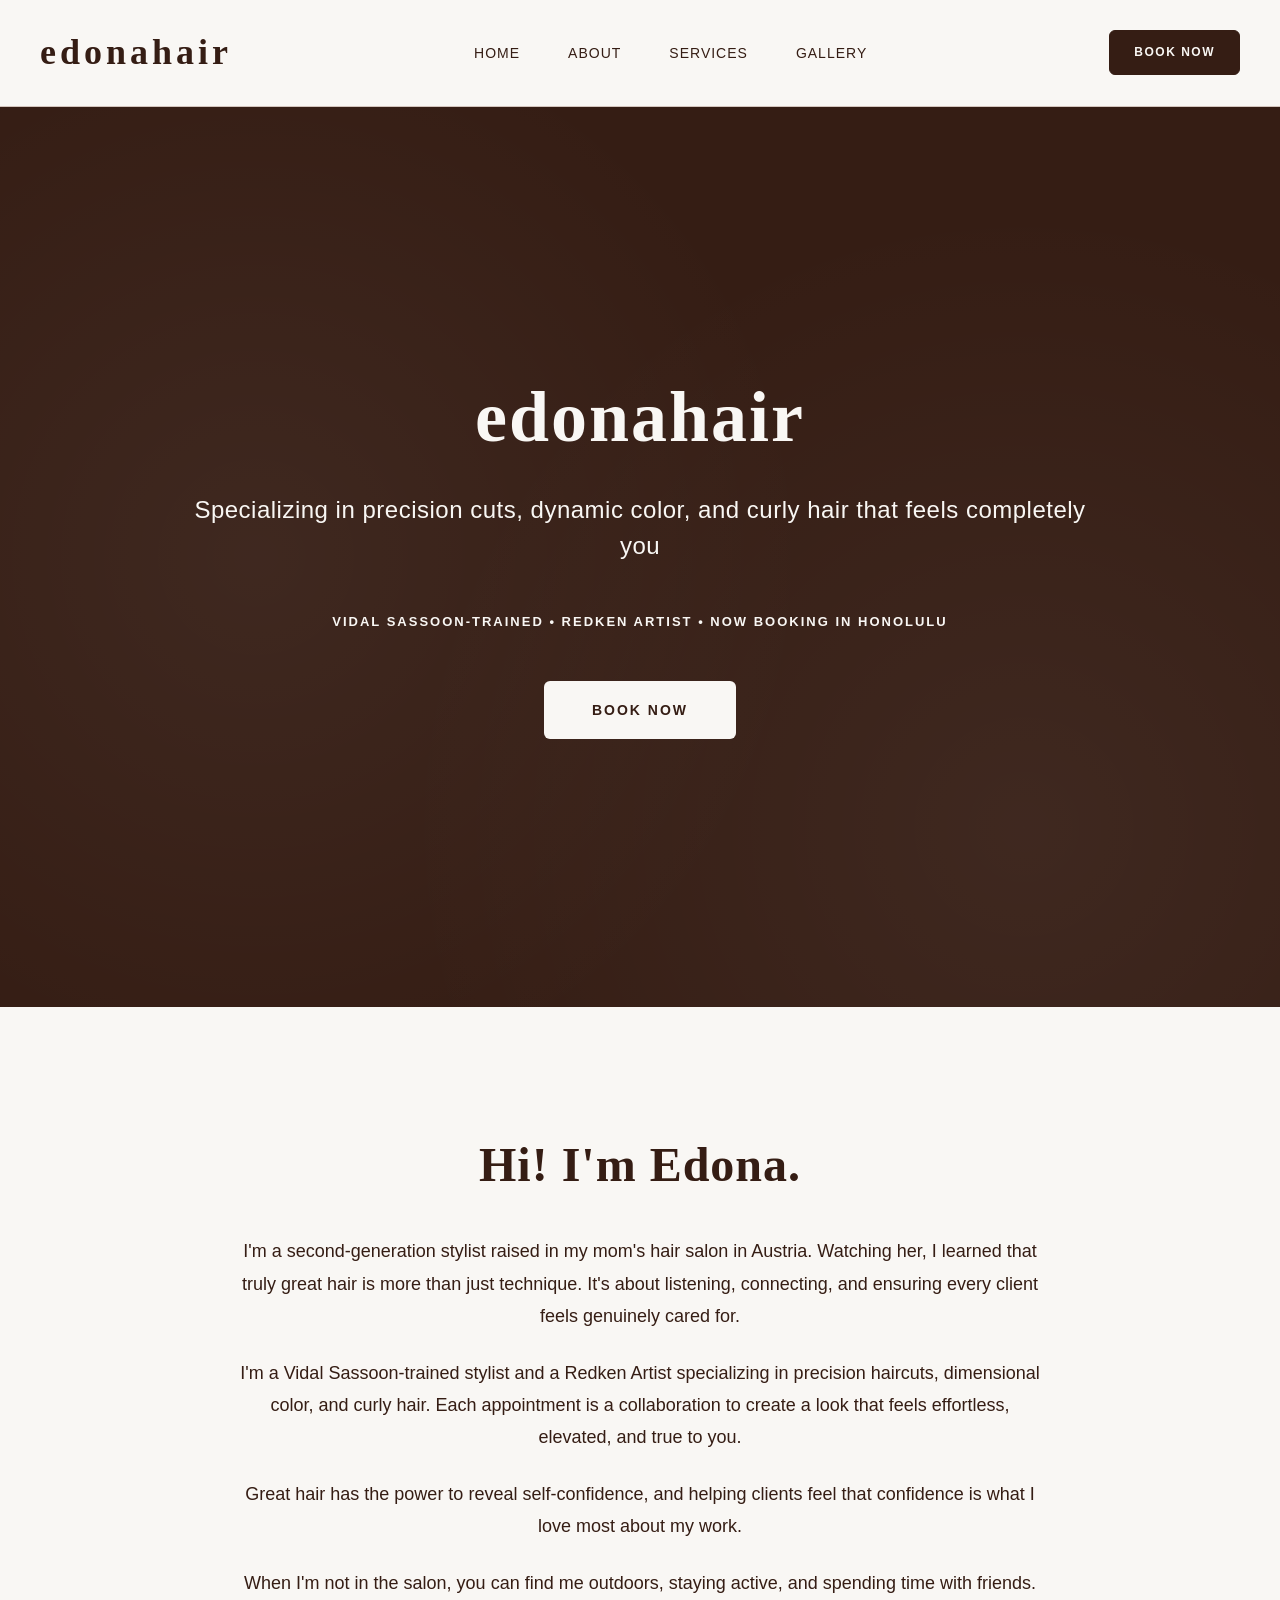
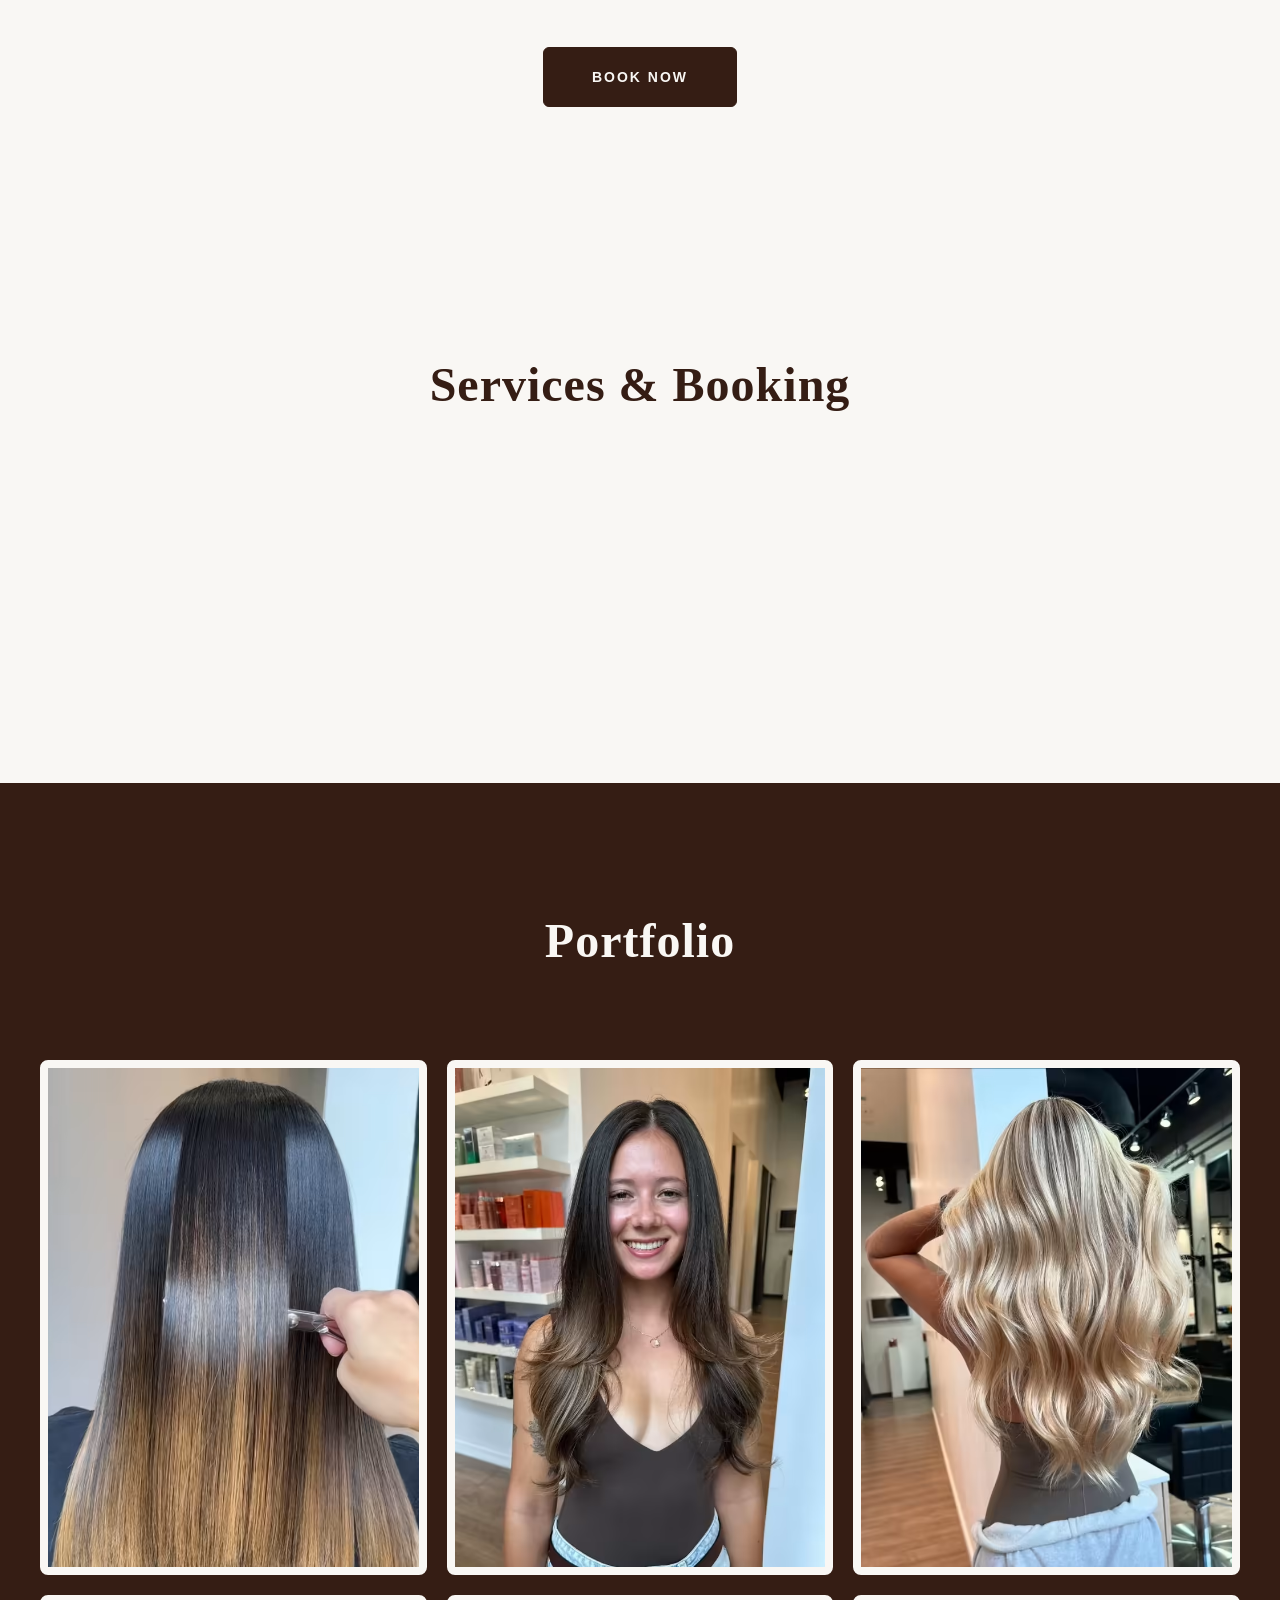
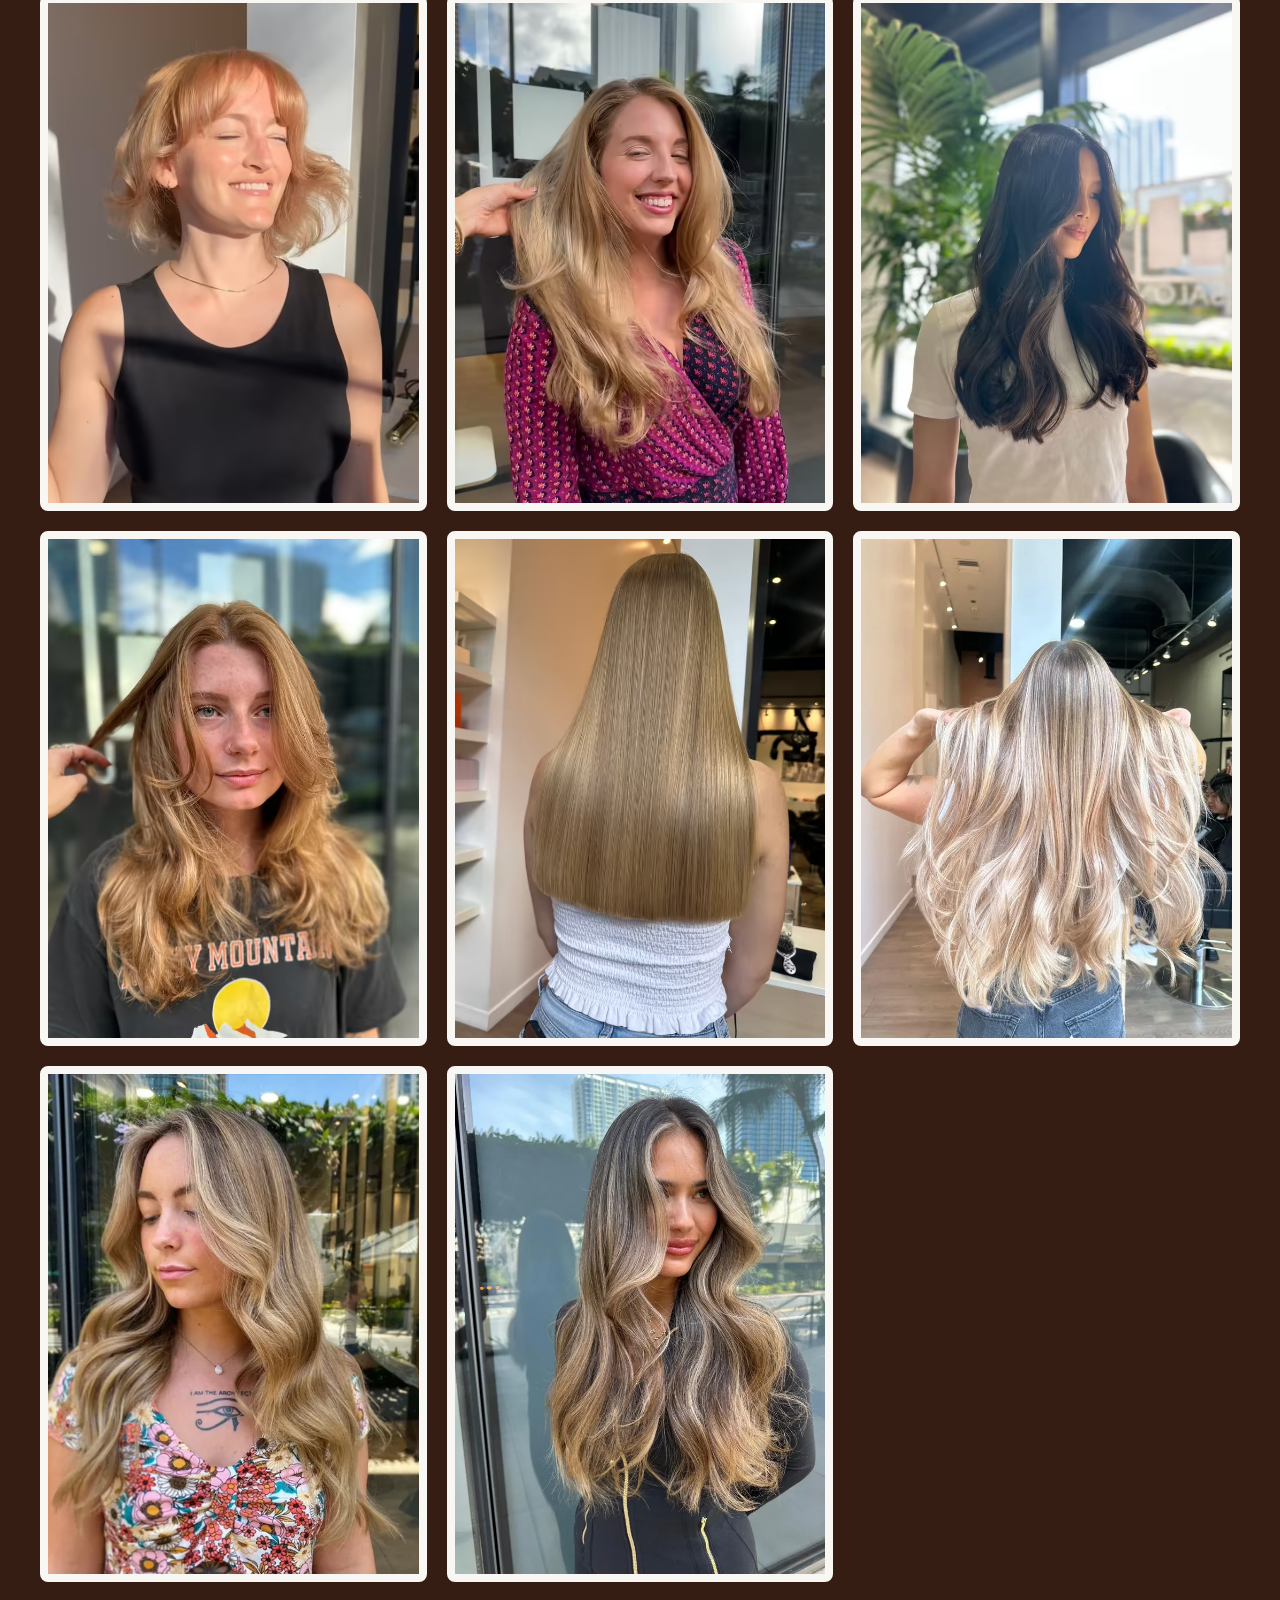
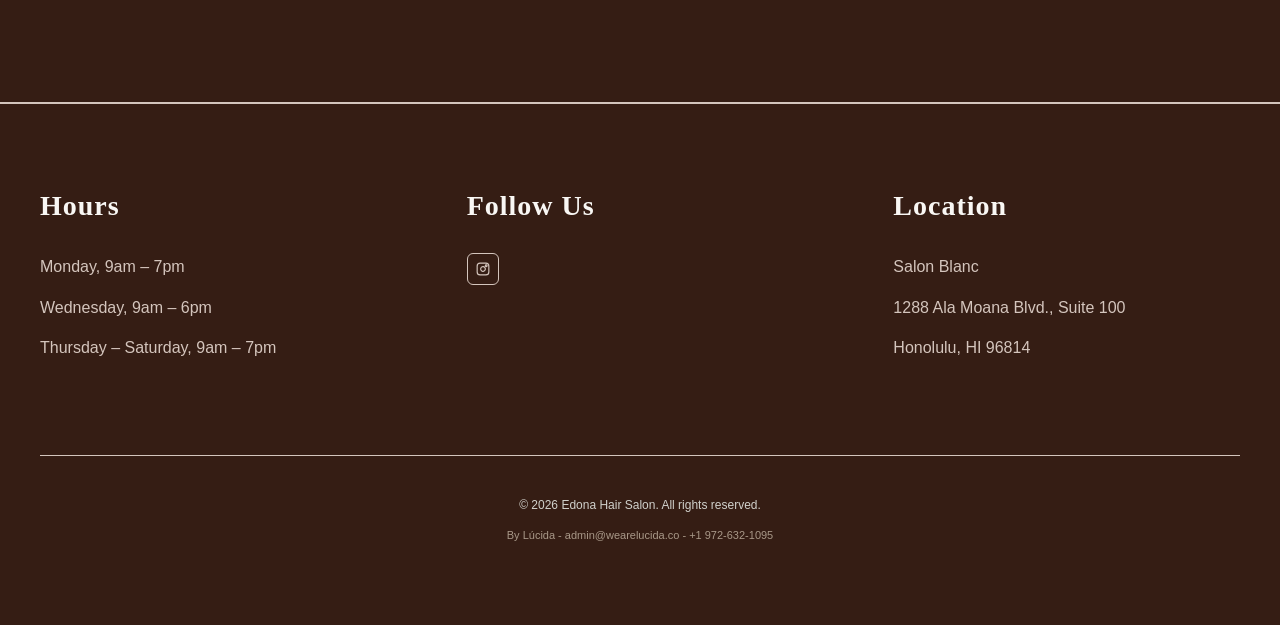
==== index.html @ de40e61d "Add Lúcida agency credit line in footer Added footer credit with: - Agency name 'Lúcida' linked to h" ====
<!doctype html>
<html lang="en">
  <head>
    <meta charset="UTF-8" />
    <meta http-equiv="X-UA-Compatible" content="IE=edge" />
    <meta name="viewport" content="width=device-width, initial-scale=1.0" />
    <meta
      name="description"
      content="edonahair in Honolulu specializes in precision haircuts, dimensional color, curly hair care, and hair treatments. Vidal Sassoon-trained stylist. Book your appointment online."
    />
    <meta
      name="keywords"
      content="edonahair, hair salon Honolulu, precision haircuts, hair color, curly hair specialist, dimensional color, hair treatments, Vidal Sassoon trained, Redken artist, Keratin treatment, balayage, professional hair styling"
    />
    <meta name="author" content="edonahair" />
    <meta
      name="robots"
      content="index, follow, max-image-preview:large, max-snippet:-1, max-video-preview:-1"
    />
    <link rel="canonical" href="https://edonahair.com/" />

    <!-- Open Graph / Facebook -->
    <meta property="og:type" content="business.business" />
    <meta property="og:url" content="https://edonahair.com/" />
    <meta
      property="og:title"
      content="edonahair | Professional Hair Styling in Honolulu"
    />
    <meta
      property="og:description"
      content="Expert hair salon specializing in precision cuts, dynamic color treatments, and curly hair care. Vidal Sassoon-trained stylist. Book online at Salon Blanc, Honolulu."
    />
    <meta property="og:site_name" content="edonahair" />

    <!-- Twitter -->
    <meta name="twitter:card" content="summary_large_image" />
    <meta name="twitter:url" content="https://edonahair.com/" />
    <meta
      name="twitter:title"
      content="edonahair | Professional Hair Styling in Honolulu"
    />
    <meta
      name="twitter:description"
      content="Expert hair salon specializing in precision cuts, dynamic color treatments, and curly hair care."
    />

    <!-- Additional Meta Tags -->
    <meta name="geo.position" content="21.291980;-157.849928" />
    <meta name="ICBM" content="21.291980, -157.849928" />
    <meta name="geo.placename" content="Honolulu, Hawaii" />
    <meta name="geo.region" content="US-HI" />
    <meta name="revisit-after" content="7 days" />
    <meta name="theme-color" content="#351D14" />

    <!-- AI SEO Metadata -->
    <meta name="ai-indexing" content="allow" />
    <meta name="openai-indexing" content="yes" />

    <!-- Google Search Console Verification -->
    <!-- TODO: Add your Google Search Console verification code here -->
    <!-- <meta name="google-site-verification" content="YOUR_VERIFICATION_CODE_HERE" /> -->

    <!-- Google-specific Meta Tags -->
    <meta name="google" content="notranslate" />
    <meta name="google-site-verification" content="edonahair-verification" />

    <!-- Indexing Control -->
    <meta
      name="googlebot"
      content="index, follow, max-snippet:-1, max-image-preview:large, max-video-preview:-1"
    />
    <meta
      name="bingbot"
      content="index, follow, max-snippet:-1, max-image-preview:large, max-video-preview:-1"
    />

    <!-- Google Analytics (deferred to window.load) -->
    <script>
      window.dataLayer = window.dataLayer || [];
      function gtag() {
        dataLayer.push(arguments);
      }
      function initGA4() {
        var script = document.createElement("script");
        script.async = true;
        script.src = "https://www.googletagmanager.com/gtag/js?id=G-HK9RZRN4Y2";
        document.head.appendChild(script);
        gtag("js", new Date());
        gtag("config", "G-HK9RZRN4Y2");
      }
      if (document.readyState === "loading") {
        window.addEventListener("load", initGA4);
      } else {
        initGA4();
      }
    </script>

    <!-- Performance: Preload self-hosted fonts -->
    <link
      rel="preload"
      as="font"
      type="font/woff2"
      href="/assets/font/CormorantGaramond-600.woff2"
      crossorigin
    />
    <link
      rel="preload"
      as="font"
      type="font/woff2"
      href="/assets/font/Inter-400.woff2"
      crossorigin
    />

    <!-- Favicon and Apple Touch Icon -->
    <link
      rel="icon"
      type="image/svg+xml"
      href="data:image/svg+xml,<svg xmlns='http://www.w3.org/2000/svg' viewBox='0 0 100 100'><text y='75' font-size='75' font-family='serif' font-weight='bold' fill='%23351d14'>E</text></svg>"
    />
    <link
      rel="apple-touch-icon"
      type="image/svg+xml"
      href="data:image/svg+xml,<svg xmlns='http://www.w3.org/2000/svg' viewBox='0 0 180 180'><rect fill='%23351d14' width='180' height='180'/><text y='130' x='90' text-anchor='middle' font-size='100' font-family='serif' font-weight='bold' fill='%23f9f7f4'>E</text></svg>"
    />

    <title>edonahair | Precision Cuts & Dynamic Color in Honolulu</title>
    <!-- External CSS (includes self-hosted fonts) -->
    <link rel="stylesheet" href="styles/main.css" />

    <!-- Schema.org Structured Data -->
    <script type="application/ld+json">
      {
        "@context": "https://schema.org",
        "@type": "LocalBusiness",
        "name": "edonahair",
        "description": "Professional hair salon specializing in precision haircuts, dimensional color treatments, and curly hair care in Honolulu.",
        "address": {
          "@type": "PostalAddress",
          "streetAddress": "1288 Ala Moana Blvd., Suite 100",
          "addressLocality": "Honolulu",
          "addressRegion": "HI",
          "postalCode": "96814",
          "addressCountry": "US"
        },
        "telephone": "+1-808-772-7285",
        "email": "contact@edonahair.com",
        "url": "https://edonahair.com",
        "priceRange": "$$",
        "areaServed": {
          "@type": "City",
          "name": "Honolulu, Hawaii"
        },
        "sameAs": ["https://www.instagram.com/edonahair/"],
        "openingHoursSpecification": [
          {
            "@type": "OpeningHoursSpecification",
            "dayOfWeek": "Monday",
            "opens": "09:00",
            "closes": "19:00"
          },
          {
            "@type": "OpeningHoursSpecification",
            "dayOfWeek": "Wednesday",
            "opens": "09:00",
            "closes": "18:00"
          },
          {
            "@type": "OpeningHoursSpecification",
            "dayOfWeek": ["Thursday", "Friday", "Saturday"],
            "opens": "09:00",
            "closes": "19:00"
          }
        ]
      }
    </script>

    <script type="application/ld+json">
      {
        "@context": "https://schema.org",
        "@type": "HairSalon",
        "name": "edonahair",
        "url": "https://edonahair.com",
        "telephone": "+1-808-772-7285",
        "email": "contact@edonahair.com",
        "address": {
          "@type": "PostalAddress",
          "streetAddress": "1288 Ala Moana Blvd., Suite 100",
          "addressLocality": "Honolulu",
          "addressRegion": "HI",
          "postalCode": "96814",
          "addressCountry": "US"
        },
        "geo": {
          "@type": "GeoCoordinates",
          "latitude": "21.291980",
          "longitude": "-157.849928"
        },
        "knowsAbout": [
          "Hair Coloring",
          "Hair Cutting",
          "Hair Styling",
          "Curly Hair Care",
          "Hair Treatments",
          "Keratin Treatment",
          "Balayage",
          "Highlights",
          "Dimensional Color",
          "Precision Cuts"
        ],
        "potentialAction": {
          "@type": "BookAction",
          "target": {
            "@type": "EntryPoint",
            "urlTemplate": "https://edonahair.com/#services"
          }
        }
      }
    </script>

    <!-- Breadcrumb Schema for better SERP appearance -->
    <script type="application/ld+json">
      {
        "@context": "https://schema.org",
        "@type": "BreadcrumbList",
        "itemListElement": [
          {
            "@type": "ListItem",
            "position": 1,
            "name": "Home",
            "item": "https://edonahair.com/#home"
          },
          {
            "@type": "ListItem",
            "position": 2,
            "name": "About",
            "item": "https://edonahair.com/#about"
          },
          {
            "@type": "ListItem",
            "position": 3,
            "name": "Services",
            "item": "https://edonahair.com/#services"
          },
          {
            "@type": "ListItem",
            "position": 4,
            "name": "Portfolio",
            "item": "https://edonahair.com/#gallery"
          }
        ]
      }
    </script>

    <!-- Organization Schema for better brand recognition -->
    <script type="application/ld+json">
      {
        "@context": "https://schema.org",
        "@type": "Organization",
        "name": "edonahair",
        "url": "https://edonahair.com",
        "description": "Professional hair salon specializing in precision haircuts, dimensional color treatments, and curly hair care in Honolulu.",
        "sameAs": ["https://www.instagram.com/edonahair/"],
        "address": {
          "@type": "PostalAddress",
          "streetAddress": "1288 Ala Moana Blvd., Suite 100",
          "addressLocality": "Honolulu",
          "addressRegion": "HI",
          "postalCode": "96814",
          "addressCountry": "US"
        },
        "contactPoint": {
          "@type": "ContactPoint",
          "contactType": "Customer Service",
          "telephone": "+1-808-772-7285",
          "email": "contact@edonahair.com"
        }
      }
    </script>

    <!-- Google Tag Manager (deferred to window.load) -->
    <script>
      function initGTM() {
        (function (w, d, s, l, i) {
          w[l] = w[l] || [];
          w[l].push({ "gtm.start": new Date().getTime(), event: "gtm.js" });
          var f = d.getElementsByTagName(s)[0],
            j = d.createElement(s),
            dl = l != "dataLayer" ? "&l=" + l : "";
          j.async = true;
          j.src = "https://www.googletagmanager.com/gtm.js?id=" + i + dl;
          f.parentNode.insertBefore(j, f);
        })(window, document, "script", "dataLayer", "GTM-N7R44NGS");
      }
      if (document.readyState === "loading") {
        window.addEventListener("load", initGTM);
      } else {
        initGTM();
      }
    </script>
    <!-- End Google Tag Manager -->
  </head>

  <body>
    <!-- Google Tag Manager (noscript) -->
    <noscript
      ><iframe
        src="https://www.googletagmanager.com/ns.html?id=GTM-N7R44NGS"
        height="0"
        width="0"
        style="display: none; visibility: hidden"
      ></iframe
    ></noscript>
    <!-- End Google Tag Manager (noscript) -->

    <!-- HEADER -->
    <header>
      <div class="header-container">
        <!-- LEFT: Logo -->
        <a href="#home" class="logo">edonahair</a>

        <!-- CENTER: Nav Menu -->
        <nav id="navMenu" class="nav-center">
          <button
            class="menu-toggle"
            id="menuToggle"
            aria-label="Toggle navigation menu"
            aria-expanded="false"
            aria-controls="navMenu"
          >
            <span></span>
            <span></span>
            <span></span>
          </button>
          <ul>
            <li><a href="#home">Home</a></li>
            <li><a href="#about">About</a></li>
            <li><a href="#services">Services</a></li>
            <li><a href="#gallery">Gallery</a></li>
            <li class="nav-cta-item"><a href="#services" class="btn-nav-cta btn-nav-cta-mobile">Book Now</a></li>
          </ul>
        </nav>

        <!-- RIGHT: CTA Button (Desktop only) -->
        <a href="#services" class="btn-nav-cta btn-nav-cta-desktop">Book Now</a>
      </div>
    </header>

    <main>
      <!-- HERO SECTION -->
      <section id="home" class="hero">
        <div class="hero-content">
          <h1>edonahair</h1>
          <p class="tagline">
            Specializing in precision cuts, dynamic color, and curly hair that
            feels completely you
          </p>
          <p class="credentials">
            Vidal Sassoon-trained • Redken Artist • Now booking in Honolulu
          </p>
          <a href="#services" class="btn-primary">Book Now</a>
        </div>
      </section>

      <!-- ABOUT SECTION -->
      <section id="about" class="about">
        <div class="about-grid">
          <div>
            <h2>Hi! I'm Edona.</h2>
            <p class="about-text">
              I'm a second-generation stylist raised in my mom's hair salon in
              Austria. Watching her, I learned that truly great hair is more
              than just technique. It's about listening, connecting, and
              ensuring every client feels genuinely cared for.
            </p>
            <p class="about-text">
              I'm a Vidal Sassoon-trained stylist and a Redken Artist
              specializing in precision haircuts, dimensional color, and curly
              hair. Each appointment is a collaboration to create a look that
              feels effortless, elevated, and true to you.
            </p>
            <p class="about-text">
              Great hair has the power to reveal self-confidence, and helping
              clients feel that confidence is what I love most about my work.
            </p>
            <p class="about-text">
              When I'm not in the salon, you can find me outdoors, staying
              active, and spending time with friends.
            </p>
            <div style="margin-top: 48px;">
              <a href="#services" class="btn-primary-dark">Book Now</a>
            </div>
          </div>
        </div>
      </section>

      <!-- SERVICES SECTION -->
      <section id="services" class="services">
        <div class="services-container">
          <h2>Services & Booking</h2>
          <div style="margin-top: 60px; max-width: 100%">
            <iframe
              src="https://official.edonahair.com/booking/edona-hair-salon-booking-page?heightMode=full&showHeader=false"
              allow="payment"
              style="width: 100%; border: none; overflow: hidden"
              scrolling="no"
              id="G7p79NZRAK5zwK5qVTRk_1788448643982"
            ></iframe
            ><br />
            <script
              src="https://official.edonahair.com/js/form_embed.js"
              type="text/javascript"
            ></script>
          </div>
        </div>
      </section>
      <script
        src="https://official.edonahair.com/js/form_embed.js"
        type="text/javascript"
        defer
      ></script>

      <!-- GALLERY SECTION -->
      <section id="gallery" class="gallery">
        <div class="gallery-container">
          <h2>Portfolio</h2>
          <div class="gallery-grid">
            <div class="gallery-item">
              <img
                src="assets/imgs/portoflio (1).avif"
                alt="Professional hair styling - Edona Hair Salon Honolulu"
                width="400"
                height="533"
                loading="lazy"
              />
            </div>
            <div class="gallery-item">
              <img
                src="assets/imgs/portoflio (3).avif"
                alt="Dimensional hair color - Expert colorist Edona"
                width="400"
                height="533"
                loading="lazy"
              />
            </div>
            <div class="gallery-item">
              <img
                src="assets/imgs/portoflio (4).avif"
                alt="Curly hair styling - Specialized curly hair care Honolulu"
                width="400"
                height="533"
                loading="lazy"
              />
            </div>
            <div class="gallery-item">
              <img
                src="assets/imgs/portoflio (5).avif"
                alt="Hair transformation - Before and after salon results"
                width="400"
                height="533"
                loading="lazy"
              />
            </div>
            <div class="gallery-item">
              <img
                src="assets/imgs/morePortfolio (8).avif"
                alt="Precision haircut - Professional styling technique"
                width="400"
                height="533"
                loading="lazy"
              />
            </div>
            <div class="gallery-item">
              <img
                src="assets/imgs/morePortfolio (10).avif"
                alt="Curly hair transformation - Specialty curl styling"
                width="400"
                height="533"
                loading="lazy"
              />
            </div>
            <div class="gallery-item">
              <img
                src="assets/imgs/morePortfolio (11).avif"
                alt="Color correction specialist - Professional color services"
                width="400"
                height="533"
                loading="lazy"
              />
            </div>
            <div class="gallery-item">
              <img
                src="assets/imgs/morePortfolio (12).avif"
                alt="Hair styling expertise - Edona Hair portfolio"
                width="400"
                height="533"
                loading="lazy"
              />
            </div>
            <div class="gallery-item">
              <img
                src="assets/imgs/portf (1).webp"
                alt="Professional hair styling - Expert color and cuts"
                width="400"
                height="533"
                loading="lazy"
              />
            </div>
            <div class="gallery-item">
              <img
                src="assets/imgs/portf (2).webp"
                alt="Hair transformation - Precision styling results"
                width="400"
                height="533"
                loading="lazy"
              />
            </div>
            <div class="gallery-item">
              <img
                src="assets/imgs/portf (3).webp"
                alt="Curly hair expertise - Specialized curl care"
                width="400"
                height="533"
                loading="lazy"
              />
            </div>
          </div>
        </div>
      </section>
    </main>

    <!-- FOOTER -->
    <footer>
      <div class="footer-container">
        <!-- HOURS -->
        <div class="footer-section">
          <h3>Hours</h3>
          <p>Monday, 9am – 7pm</p>
          <p>Wednesday, 9am – 6pm</p>
          <p>Thursday – Saturday, 9am – 7pm</p>
        </div>

        <!-- INSTAGRAM -->
        <div class="footer-section">
          <h3>Follow Us</h3>
          <div class="social-links">
            <a
              href="https://www.instagram.com/edonahair/"
              target="_blank"
              rel="noopener noreferrer"
              title="Instagram"
            >
              <svg
                xmlns="http://www.w3.org/2000/svg"
                viewBox="0 0 24 24"
                fill="none"
                stroke="currentColor"
                stroke-width="2"
                stroke-linecap="round"
                stroke-linejoin="round"
              >
                <rect x="2" y="2" width="20" height="20" rx="5" ry="5"></rect>
                <path
                  d="M16 11.37A4 4 0 1 1 12.63 8 4 4 0 0 1 16 11.37z"
                ></path>
                <circle cx="17.5" cy="6.5" r="1.5"></circle>
              </svg>
            </a>
          </div>
        </div>

        <!-- LOCATION -->
        <div class="footer-section">
          <h3>Location</h3>
          <p>Salon Blanc</p>
          <a
            href="https://maps.app.goo.gl/y6pg4Un8zgK1PC1k6"
            target="_blank"
            rel="noopener noreferrer"
          >
            <p>1288 Ala Moana Blvd., Suite 100</p>
            <p>Honolulu, HI 96814</p>
          </a>
        </div>
      </div>

      <div class="footer-bottom">
        <p>&copy; 2026 Edona Hair Salon. All rights reserved.</p>
        <p class="footer-credit">
          By <a href="https://wearelucida.co" target="_blank" rel="noopener noreferrer">Lúcida</a> -
          <a href="mailto:admin@wearelucida.co">admin@wearelucida.co</a> -
          <a href="tel:+19726321095">+1 972-632-1095</a>
        </p>
      </div>
    </footer>

    <!-- External JavaScript -->
    <script src="js/main.js"></script>
  </body>
</html>
---- styles/main.css ----
/* ========== FONTS (Self-hosted) ========== */
@font-face {
  font-family: "Cormorant Garamond";
  src: url("/assets/font/CormorantGaramond-400.woff2") format("woff2");
  font-weight: 400;
  font-display: swap;
}

@font-face {
  font-family: "Cormorant Garamond";
  src: url("/assets/font/CormorantGaramond-500.woff2") format("woff2");
  font-weight: 500;
  font-display: swap;
}

@font-face {
  font-family: "Cormorant Garamond";
  src: url("/assets/font/CormorantGaramond-600.woff2") format("woff2");
  font-weight: 600;
  font-display: swap;
}

@font-face {
  font-family: "Inter";
  src: url("/assets/font/Inter-300.woff2") format("woff2");
  font-weight: 300;
  font-display: swap;
}

@font-face {
  font-family: "Inter";
  src: url("/assets/font/Inter-400.woff2") format("woff2");
  font-weight: 400;
  font-display: swap;
}

@font-face {
  font-family: "Inter";
  src: url("/assets/font/Inter-500.woff2") format("woff2");
  font-weight: 500;
  font-display: swap;
}

@font-face {
  font-family: "Inter";
  src: url("/assets/font/Inter-600.woff2") format("woff2");
  font-weight: 600;
  font-display: swap;
}

/* ========== GLOBAL STYLES ========== */
* {
  margin: 0;
  padding: 0;
  -webkit-box-sizing: border-box;
  -moz-box-sizing: border-box;
  box-sizing: border-box;
}

html {
  scroll-behavior: smooth;
  /* Fallback for browsers that don't support smooth scroll */
  -webkit-scroll-behavior: smooth;
}

body {
  font-family: "Inter", sans-serif;
  background-color: #f9f7f4;
  color: #351d14;
  line-height: 1.6;
  font-size: 18px;
}

/* ========== HEADER ========== */
header {
  background-color: #f9f7f4;
  border-bottom: 1px solid #d4c5bd;
  position: sticky;
  position: -webkit-sticky;
  top: 0;
  z-index: 100;
  -webkit-backface-visibility: hidden;
  backface-visibility: hidden;
}

.header-container {
  max-width: 1400px;
  margin: 0 auto;
  padding: 24px 40px;
  display: flex;
  justify-content: space-between;
  align-items: center;
  gap: 40px;
}

.logo {
  font-family: "Cormorant Garamond", serif;
  font-size: 36px;
  font-weight: 600;
  letter-spacing: 4px;
  color: #351d14;
  text-decoration: none;
  flex-shrink: 0;
  min-width: fit-content;
}

.nav-center {
  display: flex;
  align-items: center;
  flex: 1;
  justify-content: center;
}

nav ul {
  list-style: none;
  display: flex;
  gap: 48px;
}

.mobile-cta-row {
  display: none;
  background-color: #f9f7f4;
  border-top: 1px solid #d4c5bd;
  padding: 16px 40px;
  text-align: center;
}

nav a {
  text-decoration: none;
  color: #351d14;
  font-size: 14px;
  font-weight: 500;
  letter-spacing: 1px;
  text-transform: uppercase;
  transition: color 0.3s ease;
  -webkit-transition: color 0.3s ease;
  position: relative;
  -webkit-user-select: none;
  -moz-user-select: none;
  user-select: none;
}

nav a:hover {
  color: #d4c5bd;
}

nav a::after {
  content: "";
  position: absolute;
  bottom: -4px;
  left: 0;
  width: 0;
  height: 0.5px;
  background-color: #351d14;
  transition: width 0.3s ease;
}

nav a:hover::after {
  width: 100%;
}

/* Mobile Menu Toggle */
.menu-toggle {
  display: none;
  -webkit-flex-direction: column;
  flex-direction: column;
  cursor: pointer;
  gap: 6px;
  background: none;
  border: none;
  padding: 8px;
  -webkit-appearance: none;
  appearance: none;
  -webkit-tap-highlight-color: transparent;
}

.menu-toggle span {
  width: 24px;
  height: 2px;
  background-color: #351d14;
  transition: all 0.3s ease;
}

.menu-toggle.active span:nth-child(1) {
  -webkit-transform: rotate(45deg) translate(8px, 8px);
  transform: rotate(45deg) translate(8px, 8px);
}

.menu-toggle.active span:nth-child(2) {
  opacity: 0;
}

.menu-toggle.active span:nth-child(3) {
  -webkit-transform: rotate(-45deg) translate(8px, -8px);
  transform: rotate(-45deg) translate(8px, -8px);
}

nav {
  position: static;
  max-height: none;
  opacity: 1;
  display: flex;
}

/* ========== HERO SECTION ========== */
.hero {
  min-height: 100vh;
  display: flex;
  flex-direction: column;
  justify-content: center;
  align-items: center;
  text-align: center;
  padding: 80px 40px;
  background-color: #351d14;
  position: relative;
  overflow: hidden;
}

.hero::before {
  content: "";
  position: absolute;
  top: 0;
  left: 0;
  right: 0;
  bottom: 0;
  background:
    radial-gradient(
      circle at 20% 50%,
      rgba(255, 255, 255, 0.05) 0%,
      transparent 50%
    ),
    radial-gradient(
      circle at 80% 80%,
      rgba(255, 255, 255, 0.05) 0%,
      transparent 50%
    );
  pointer-events: none;
}

.hero-content {
  position: relative;
  z-index: 1;
  max-width: 900px;
}

.hero h1 {
  font-family: "Cormorant Garamond", serif;
  font-size: 72px;
  font-weight: 600;
  letter-spacing: 2px;
  color: #f9f7f4;
  margin-bottom: 32px;
  line-height: 1.2;
}

.hero .tagline {
  font-size: 24px;
  color: #f9f7f4;
  margin-bottom: 48px;
  font-weight: 300;
  letter-spacing: 0.5px;
  line-height: 1.5;
}

.hero .credentials {
  font-size: 13px;
  color: #f9f7f4;
  letter-spacing: 2px;
  text-transform: uppercase;
  margin-bottom: 48px;
  font-weight: 600;
  opacity: 1;
}

.btn-primary {
  display: inline-block;
  padding: 18px 48px;
  background-color: #f9f7f4;
  color: #351d14;
  text-decoration: none;
  font-size: 14px;
  letter-spacing: 2px;
  text-transform: uppercase;
  font-weight: 600;
  border: 1px solid #f9f7f4;
  transition: all 0.3s ease;
  -webkit-transition: all 0.3s ease;
  cursor: pointer;
  border: none;
  border-radius: 6px;
  -webkit-border-radius: 6px;
  -webkit-tap-highlight-color: transparent;
  -webkit-appearance: none;
  appearance: none;
}

.btn-primary:hover {
  background-color: #d4c5bd;
  color: #351d14;
  border-color: #d4c5bd;
}

.btn-primary-dark {
  display: inline-block;
  padding: 18px 48px;
  background-color: #351d14;
  color: #f9f7f4;
  text-decoration: none;
  font-size: 14px;
  letter-spacing: 2px;
  text-transform: uppercase;
  font-weight: 600;
  border: 1px solid #351d14;
  transition: all 0.3s ease;
  -webkit-transition: all 0.3s ease;
  cursor: pointer;
  border-radius: 6px;
  -webkit-border-radius: 6px;
  -webkit-tap-highlight-color: transparent;
  -webkit-appearance: none;
  appearance: none;
}

.btn-primary-dark:hover {
  background-color: #d4c5bd;
  color: #351d14;
  border-color: #d4c5bd;
}

/* ========== NAVIGATION CTA BUTTON ========== */
.btn-nav-cta {
  display: inline-block;
  padding: 12px 24px;
  background-color: #351d14;
  color: #f9f7f4;
  text-decoration: none;
  font-size: 12px;
  letter-spacing: 1.5px;
  text-transform: uppercase;
  font-weight: 600;
  border: 1px solid #351d14;
  transition: all 0.3s ease;
  -webkit-transition: all 0.3s ease;
  cursor: pointer;
  border-radius: 6px;
  -webkit-border-radius: 6px;
  -webkit-tap-highlight-color: transparent;
  -webkit-appearance: none;
  appearance: none;
}

.btn-nav-cta:hover {
  background-color: #d4c5bd;
  color: #351d14;
  border-color: #d4c5bd;
}

.btn-nav-cta-desktop {
  display: inline-block;
  flex-shrink: 0;
}

.nav-cta-item {
  display: none !important;
}

.btn-nav-cta-mobile {
  display: none;
}

/* ========== ABOUT SECTION ========== */
.about {
  padding: 120px 40px;
  background-color: #f9f7f4;
  max-width: 1400px;
  margin: 0 auto;
}

.about-grid {
  display: grid;
  grid-template-columns: 1fr;
  gap: 80px;
  align-items: center;
  max-width: 800px;
  margin: 0 auto;
  text-align: center;
}

.about h2 {
  font-family: "Cormorant Garamond", serif;
  font-size: 48px;
  font-weight: 600;
  letter-spacing: 1px;
  margin-bottom: 32px;
  color: #351d14;
}

.about-text {
  font-size: 18px;
  color: #351d14;
  line-height: 1.8;
  margin-bottom: 24px;
}

.about-text:last-child {
  margin-bottom: 0;
}

.about-image {
  width: 85%;
  aspect-ratio: 3/4;
  display: flex;
  align-items: center;
  justify-content: center;
  overflow: hidden;
  border: 12px solid #351d14;
  border-radius: 8px;
  margin: 0 auto;
}

.about-image img {
  width: 100%;
  height: 100%;
  object-fit: cover;
}

/* ========== SERVICES SECTION ========== */
.services {
  padding: 120px 40px;
  background-color: #f9f7f4;
}

.services-container {
  max-width: 1400px;
  margin: 0 auto;
}

.services h2 {
  font-family: "Cormorant Garamond", serif;
  font-size: 48px;
  font-weight: 600;
  letter-spacing: 1px;
  margin-bottom: 80px;
  color: #351d14;
  text-align: center;
}

.services-grid {
  display: grid;
  grid-template-columns: repeat(2, 1fr);
  gap: 60px;
}

.service-category {
  border-top: 1px solid #d4c5bd;
  padding-top: 40px;
  border-radius: 6px;
}

.service-category h3 {
  font-family: "Cormorant Garamond", serif;
  font-size: 32px;
  font-weight: 600;
  letter-spacing: 1px;
  margin-bottom: 32px;
  color: #351d14;
  text-transform: uppercase;
  font-size: 24px;
}

.service-table {
  width: 100%;
  border-collapse: collapse;
  margin-bottom: 40px;
}

.service-table th {
  border-bottom: 1px solid #d4c5bd;
  padding: 12px 0;
  text-align: left;
  font-weight: 600;
  font-size: 13px;
  letter-spacing: 1px;
  text-transform: uppercase;
  color: #351d14;
}

.service-table td {
  border-bottom: 1px solid #d4c5bd;
  padding: 16px 0;
  font-size: 14px;
  color: #351d14;
}

.service-table td:nth-child(n + 2) {
  text-align: right;
}

.service-table th:nth-child(n + 2) {
  text-align: right;
}

.service-table tr:last-child td {
  border-bottom: none;
}

/* ========== GALLERY SECTION ========== */
.gallery {
  padding: 120px 40px;
  background-color: #351d14;
}

.gallery-container {
  max-width: 1400px;
  margin: 0 auto;
}

.gallery h2 {
  font-family: "Cormorant Garamond", serif;
  font-size: 48px;
  font-weight: 600;
  letter-spacing: 1px;
  margin-bottom: 80px;
  color: #f9f7f4;
  text-align: center;
}

.gallery-grid {
  display: grid;
  grid-template-columns: repeat(3, 1fr);
  gap: 20px;
}

.gallery-item {
  aspect-ratio: 3/4;
  display: flex;
  align-items: center;
  justify-content: center;
  overflow: hidden;
  border-radius: 8px;
  border: 8px solid #f9f7f4;
}

.gallery-item img {
  width: 100%;
  height: 100%;
  object-fit: cover;
  display: block;
}

/* ========== FOOTER ========== */
footer {
  background-color: #351d14;
  color: #f9f7f4;
  padding: 80px 40px;
  border-top: 2px solid #d4c5bd;
}

.footer-container {
  max-width: 1400px;
  margin: 0 auto;
  display: grid;
  grid-template-columns: repeat(3, 1fr);
  gap: 80px;
}

.footer-section h3 {
  font-family: "Cormorant Garamond", serif;
  font-size: 28px;
  font-weight: 600;
  letter-spacing: 1px;
  margin-bottom: 24px;
  color: #f9f7f4;
}

.footer-section p {
  font-size: 16px;
  line-height: 1.8;
  margin-bottom: 12px;
  color: #d4c5bd;
}

.footer-section a {
  color: #d4c5bd;
  text-decoration: none;
  transition: color 0.3s ease;
}

.footer-section a:hover {
  color: #f9f7f4;
}

.social-links {
  display: flex;
  gap: 12px;
  margin-top: 12px;
}

.social-links a {
  display: inline-flex;
  align-items: center;
  justify-content: center;
  width: 32px;
  height: 32px;
  border: 1px solid #d4c5bd;
  border-radius: 6px;
  transition: all 0.3s ease;
  color: #d4c5bd;
}

.social-links a:hover {
  background-color: #d4c5bd;
  color: #351d14;
}

.social-links svg {
  width: 14px;
  height: 14px;
}

.footer-bottom {
  max-width: 1400px;
  margin: 80px auto 0;
  padding-top: 40px;
  border-top: 1px solid #d4c5bd;
  text-align: center;
  font-size: 12px;
  color: #d1d1cc;
}

.footer-credit {
  margin-top: 12px;
  font-size: 11px;
  color: #a89888;
}

.footer-credit a {
  color: #a89888;
  text-decoration: none;
  transition: color 0.3s ease;
}

.footer-credit a:hover {
  color: #d4c5bd;
}

/* ========== RESPONSIVE DESIGN ========== */
@media (max-width: 1024px) {
  .header-container {
    padding: 20px 30px;
    gap: 24px;
  }

  nav ul {
    gap: 32px;
  }

  .btn-nav-cta-desktop {
    padding: 14px 28px;
    font-size: 11px;
  }

  .hero h1 {
    font-size: 48px;
  }

  .hero .tagline {
    font-size: 18px;
  }

  .about-grid {
    grid-template-columns: 1fr;
    gap: 48px;
  }

  .services-grid {
    grid-template-columns: 1fr;
  }

  .gallery-grid {
    grid-template-columns: repeat(2, 1fr);
  }

  .footer-container {
    grid-template-columns: 1fr;
    gap: 40px;
  }
}

@media (max-width: 768px) {
  /* HEADER */
  .header-container {
    padding: 16px 20px;
  }

  .logo {
    font-size: 24px;
    letter-spacing: 3px;
  }

  .menu-toggle {
    display: flex;
    position: absolute;
    right: 20px;
    top: 16px;
  }

  /* Mobile Layout: Stack into 3 rows */
  .header-container {
    flex-direction: column;
    gap: 0;
    padding: 16px 20px;
    position: relative;
  }

  .logo {
    font-size: 32px;
    letter-spacing: 3px;
    width: 100%;
    text-align: center;
    padding: 12px 0;
  }

  .nav-center {
    width: 100%;
    display: flex;
    justify-content: center;
    align-items: center;
  }

  nav {
    position: static;
    background-color: transparent;
    border: none;
    max-height: none;
    opacity: 1;
    transition: all 0.3s ease;
    z-index: 99;
    display: flex;
    justify-content: center;
    width: 100%;
    padding: 0;
  }

  nav.active {
    max-height: none;
    opacity: 1;
  }

  nav ul {
    flex-direction: column;
    gap: 0;
    padding: 0;
    align-items: center;
    width: 100%;
    justify-content: center;
    max-height: 0;
    overflow: hidden;
    opacity: 0;
    transition: all 0.3s ease;
  }

  nav.active ul {
    max-height: 300px;
    opacity: 1;
  }

  nav li {
    border-bottom: 1px solid #d4c5bd;
    width: 100%;
    text-align: center;
  }

  nav li:first-child {
    border-top: none;
  }

  nav li:last-child {
    border-bottom: 1px solid #d4c5bd;
  }

  nav a {
    display: block;
    padding: 16px 20px;
    font-size: 13px;
    text-align: center;
  }

  .btn-nav-cta-desktop {
    display: none;
  }

  /* CTA Button inside nav menu on mobile */
  .nav-cta-item {
    display: block !important;
    border-bottom: none;
    padding: 12px 20px;
  }

  .nav-cta-item .btn-nav-cta-mobile {
    display: inline-block;
    padding: 10px 28px;
    font-size: 12px;
    width: auto;
  }

  /* Add top border to nav when menu opens */
  nav ul {
    border-top: 1px solid #d4c5bd;
  }

  /* HERO */
  .hero {
    padding: 60px 20px;
    min-height: 70vh;
  }

  .hero h1 {
    font-size: 36px;
    margin-bottom: 20px;
    line-height: 1.2;
  }

  .hero .tagline {
    font-size: 18px;
    margin-bottom: 24px;
  }

  .hero .credentials {
    font-size: 12px;
    margin-bottom: 32px;
  }

  .btn-primary {
    padding: 16px 40px;
    font-size: 13px;
    letter-spacing: 1.5px;
    width: 100%;
    max-width: 280px;
  }

  /* ABOUT */
  .about {
    padding: 60px 20px;
  }

  .about-grid {
    gap: 32px;
  }

  .about h2 {
    font-size: 32px;
    margin-bottom: 24px;
  }

  .about-text {
    font-size: 16px;
    margin-bottom: 16px;
  }

  .about-image {
    width: 100%;
    border: 8px solid #351d14;
  }

  /* SERVICES */
  .services {
    padding: 60px 20px;
  }

  .services h2 {
    font-size: 32px;
    margin-bottom: 40px;
  }

  /* GALLERY */
  .gallery {
    padding: 60px 20px;
  }

  .gallery h2 {
    font-size: 32px;
    margin-bottom: 40px;
  }

  .gallery-grid {
    grid-template-columns: repeat(2, 1fr);
    gap: 15px;
  }

  /* FOOTER */
  footer {
    padding: 40px 20px;
  }

  .footer-container {
    grid-template-columns: 1fr;
    gap: 30px;
  }

  .footer-section h3 {
    font-size: 22px;
    margin-bottom: 16px;
  }

  .footer-section p {
    font-size: 15px;
  }

  .footer-bottom {
    margin-top: 30px;
    padding-top: 20px;
    font-size: 11px;
  }

  .footer-credit {
    font-size: 10px;
    margin-top: 10px;
  }
}

@media (max-width: 480px) {
  /* HEADER */
  .header-container {
    padding: 14px 16px;
    gap: 16px;
  }

  .logo {
    font-size: 28px;
    letter-spacing: 2px;
    padding: 10px 0;
  }

  .header-container {
    padding: 14px 16px;
  }

  nav {
    padding: 0;
  }

  nav ul {
    border-top: 1px solid #d4c5bd;
  }

  .nav-cta-item .btn-nav-cta-mobile {
    padding: 10px 26px;
    font-size: 11px;
  }

  /* HERO */
  .hero {
    padding: 50px 16px;
    min-height: 60vh;
  }

  .hero h1 {
    font-size: 28px;
    margin-bottom: 16px;
  }

  .hero .tagline {
    font-size: 16px;
    margin-bottom: 20px;
    line-height: 1.5;
  }

  .hero .credentials {
    font-size: 11px;
    letter-spacing: 1.5px;
    margin-bottom: 28px;
  }

  .btn-primary {
    padding: 14px 36px;
    font-size: 12px;
    width: 100%;
    max-width: 260px;
  }

  /* ABOUT */
  .about {
    padding: 50px 16px;
  }

  .about-grid {
    gap: 24px;
  }

  .about h2 {
    font-size: 28px;
    margin-bottom: 20px;
  }

  .about-text {
    font-size: 15px;
    margin-bottom: 14px;
    line-height: 1.6;
  }

  .about-image {
    width: 100%;
    aspect-ratio: 3/4;
    border: 6px solid #351d14;
    border-radius: 6px;
  }

  /* SERVICES */
  .services {
    padding: 50px 16px;
  }

  .services h2 {
    font-size: 28px;
    margin-bottom: 32px;
  }

  /* GALLERY */
  .gallery {
    padding: 50px 16px;
  }

  .gallery h2 {
    font-size: 28px;
    margin-bottom: 32px;
  }

  .gallery-grid {
    grid-template-columns: 1fr;
    gap: 12px;
  }

  .gallery-item {
    aspect-ratio: 3/4;
    border-radius: 6px;
    border: 6px solid #f9f7f4;
  }

  /* FOOTER */
  footer {
    padding: 36px 16px;
  }

  .footer-container {
    grid-template-columns: 1fr;
    gap: 24px;
  }

  .footer-section h3 {
    font-size: 20px;
    margin-bottom: 14px;
  }

  .footer-section p {
    font-size: 14px;
    margin-bottom: 10px;
  }

  .social-links {
    gap: 10px;
    margin-top: 10px;
  }

  .social-links a {
    width: 36px;
    height: 36px;
    border-radius: 6px;
  }

  .social-links svg {
    width: 16px;
    height: 16px;
  }

  .footer-bottom {
    margin-top: 24px;
    padding-top: 16px;
    font-size: 10px;
  }

  .footer-credit {
    font-size: 9px;
    margin-top: 8px;
  }
}
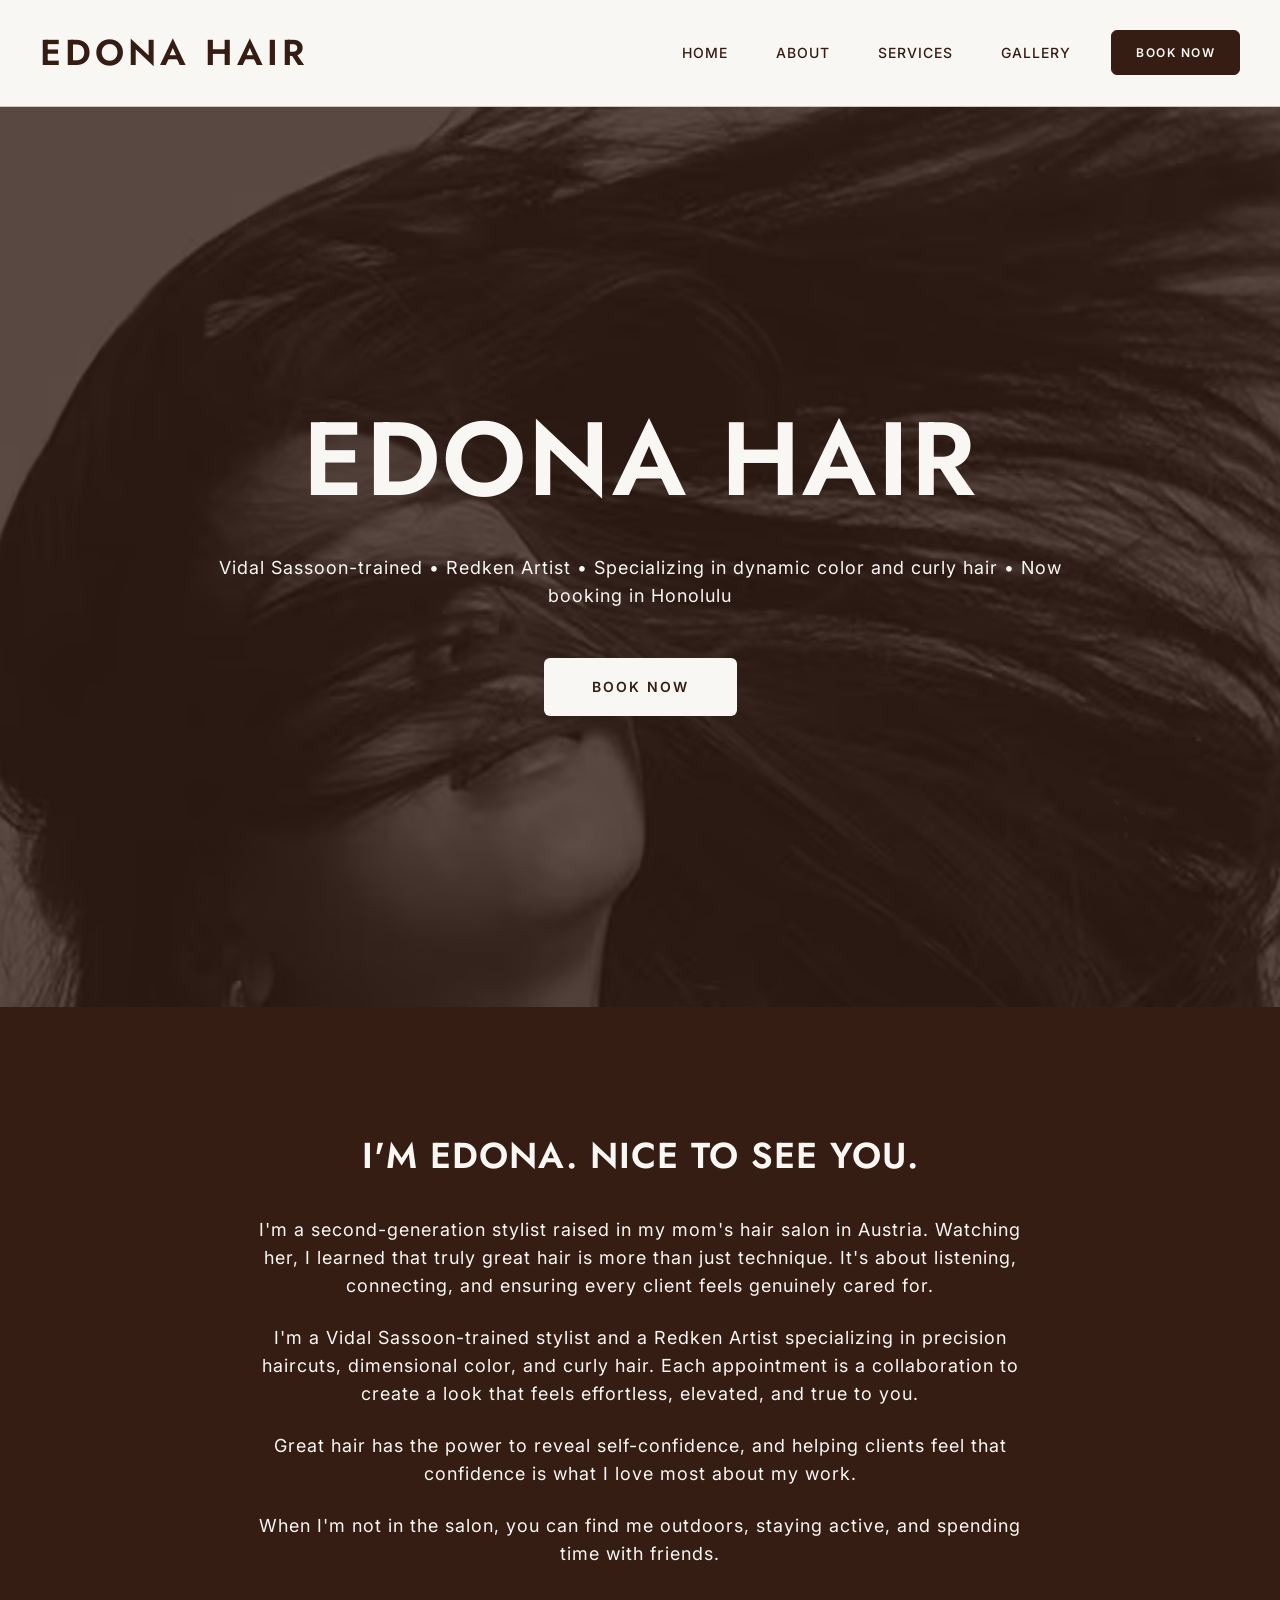
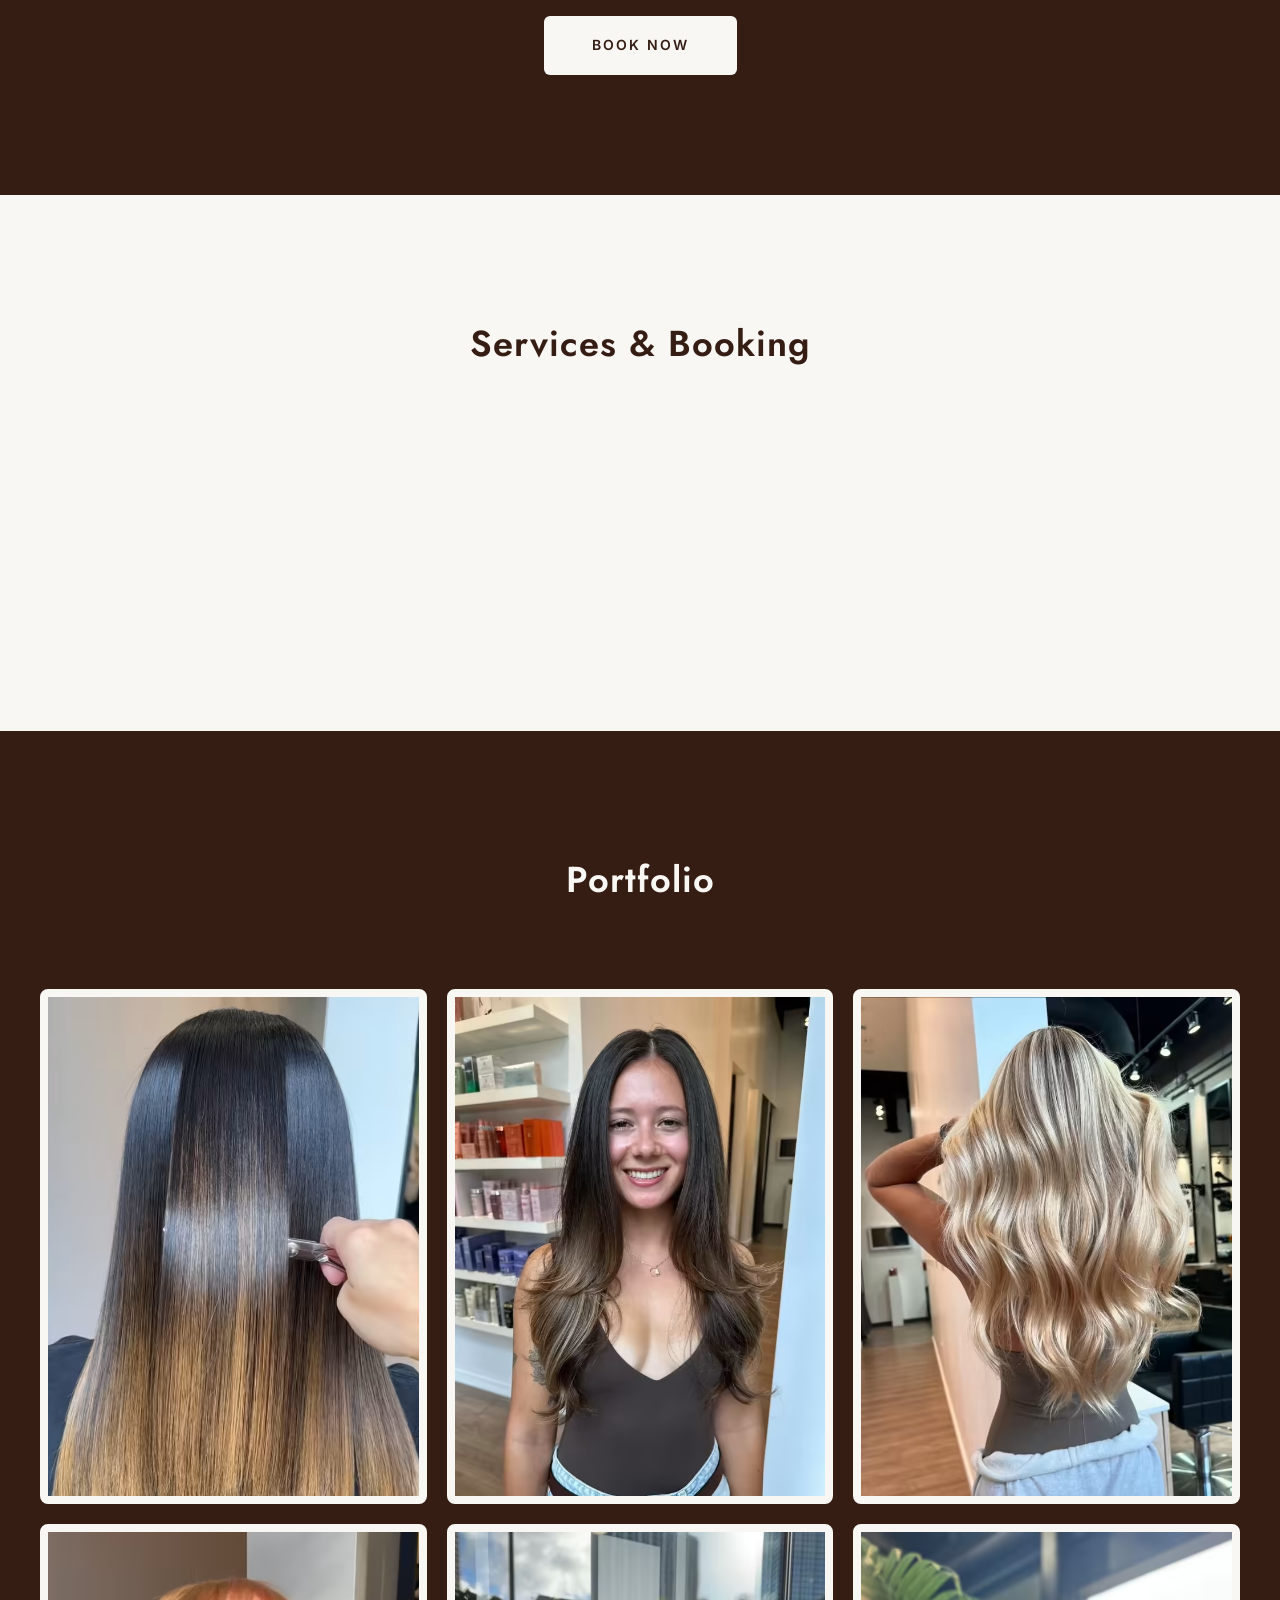
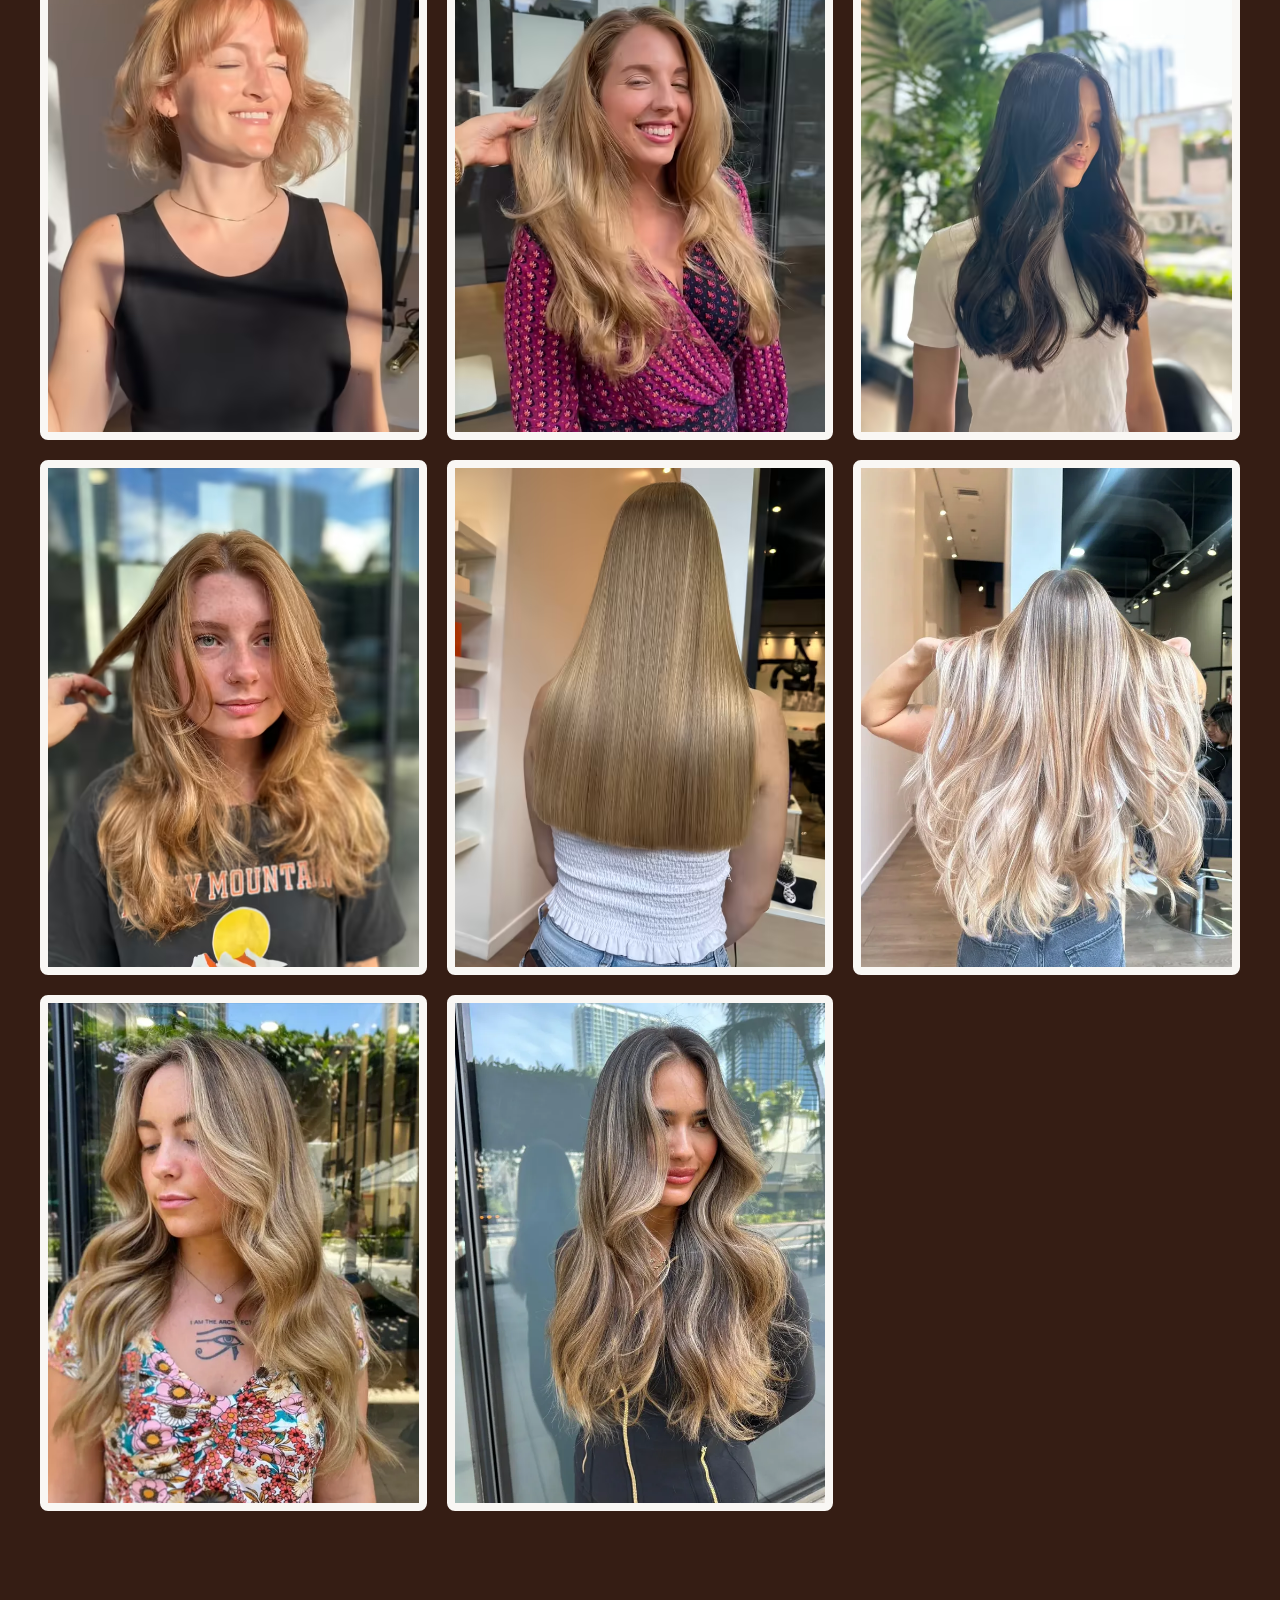
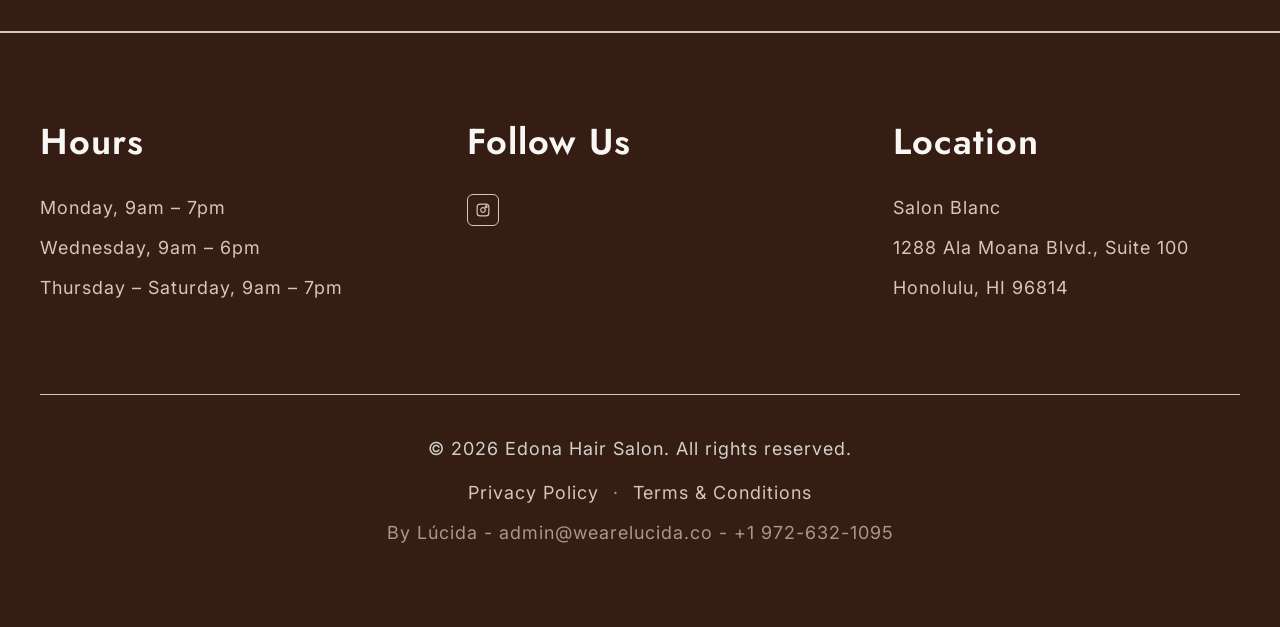
==== commit a6ee2b62: "added new privacy policies and T&C pages and updates and pushed live updates to main index files" ====
--- a/index.html
+++ b/index.html
@@ -100,15 +100,24 @@
       rel="preload"
       as="font"
       type="font/woff2"
-      href="/assets/font/CormorantGaramond-600.woff2"
+      href="/assets/font/Jost-SemiBold.woff2"
       crossorigin
     />
     <link
       rel="preload"
       as="font"
       type="font/woff2"
-      href="/assets/font/Inter-400.woff2"
+      href="/assets/font/Inter-Variable.woff2"
       crossorigin
+    />
+
+    <!-- Performance: Preload hero background image (LCP) -->
+    <link
+      rel="preload"
+      as="image"
+      type="image/avif"
+      href="/assets/imgs/EDONA_StylisticHero_Approved.avif"
+      fetchpriority="high"
     />
 
     <!-- Favicon and Apple Touch Icon -->
@@ -316,32 +325,39 @@
     <header>
       <div class="header-container">
         <!-- LEFT: Logo -->
-        <a href="#home" class="logo">edonahair</a>
-
-        <!-- CENTER: Nav Menu -->
-        <nav id="navMenu" class="nav-center">
-          <button
-            class="menu-toggle"
-            id="menuToggle"
-            aria-label="Toggle navigation menu"
-            aria-expanded="false"
-            aria-controls="navMenu"
+        <a href="#home" class="logo">Edona Hair</a>
+
+        <!-- RIGHT: Nav Menu + CTA -->
+        <div class="nav-actions">
+          <nav id="navMenu" class="nav-center">
+            <button
+              class="menu-toggle"
+              id="menuToggle"
+              aria-label="Toggle navigation menu"
+              aria-expanded="false"
+              aria-controls="navMenu"
+            >
+              <span></span>
+              <span></span>
+              <span></span>
+            </button>
+            <ul>
+              <li><a href="#home">Home</a></li>
+              <li><a href="#about">About</a></li>
+              <li><a href="#services">Services</a></li>
+              <li><a href="#gallery">Gallery</a></li>
+              <li class="nav-cta-item">
+                <a href="#services" class="btn-nav-cta btn-nav-cta-mobile"
+                  >Book Now</a
+                >
+              </li>
+            </ul>
+          </nav>
+
+          <a href="#services" class="btn-nav-cta btn-nav-cta-desktop"
+            >Book Now</a
           >
-            <span></span>
-            <span></span>
-            <span></span>
-          </button>
-          <ul>
-            <li><a href="#home">Home</a></li>
-            <li><a href="#about">About</a></li>
-            <li><a href="#services">Services</a></li>
-            <li><a href="#gallery">Gallery</a></li>
-            <li class="nav-cta-item"><a href="#services" class="btn-nav-cta btn-nav-cta-mobile">Book Now</a></li>
-          </ul>
-        </nav>
-
-        <!-- RIGHT: CTA Button (Desktop only) -->
-        <a href="#services" class="btn-nav-cta btn-nav-cta-desktop">Book Now</a>
+        </div>
       </div>
     </header>
 
@@ -349,13 +365,10 @@
       <!-- HERO SECTION -->
       <section id="home" class="hero">
         <div class="hero-content">
-          <h1>edonahair</h1>
+          <h1>Edona Hair</h1>
           <p class="tagline">
-            Specializing in precision cuts, dynamic color, and curly hair that
-            feels completely you
-          </p>
-          <p class="credentials">
-            Vidal Sassoon-trained • Redken Artist • Now booking in Honolulu
+            Vidal Sassoon-trained • Redken Artist • Specializing in dynamic
+            color and curly hair • Now booking in Honolulu
           </p>
           <a href="#services" class="btn-primary">Book Now</a>
         </div>
@@ -365,7 +378,7 @@
       <section id="about" class="about">
         <div class="about-grid">
           <div>
-            <h2>Hi! I'm Edona.</h2>
+            <h2>I'm Edona. Nice to see you.</h2>
             <p class="about-text">
               I'm a second-generation stylist raised in my mom's hair salon in
               Austria. Watching her, I learned that truly great hair is more
@@ -386,8 +399,8 @@
               When I'm not in the salon, you can find me outdoors, staying
               active, and spending time with friends.
             </p>
-            <div style="margin-top: 48px;">
-              <a href="#services" class="btn-primary-dark">Book Now</a>
+            <div style="margin-top: 48px">
+              <a href="#services" class="btn-primary">Book Now</a>
             </div>
           </div>
         </div>
@@ -585,9 +598,20 @@
 
       <div class="footer-bottom">
         <p>&copy; 2026 Edona Hair Salon. All rights reserved.</p>
+        <p class="footer-legal-links">
+          <a href="privacy-policy.html">Privacy Policy</a>
+          <span class="footer-legal-sep" aria-hidden="true">&middot;</span>
+          <a href="terms-and-conditions.html">Terms &amp; Conditions</a>
+        </p>
         <p class="footer-credit">
-          By <a href="https://wearelucida.co" target="_blank" rel="noopener noreferrer">Lúcida</a> -
-          <a href="mailto:admin@wearelucida.co">admin@wearelucida.co</a> -
+          By
+          <a
+            href="https://wearelucida.co"
+            target="_blank"
+            rel="noopener noreferrer"
+            >Lúcida</a
+          >
+          - <a href="mailto:admin@wearelucida.co">admin@wearelucida.co</a> -
           <a href="tel:+19726321095">+1 972-632-1095</a>
         </p>
       </div>
--- a/styles/main.css
+++ b/styles/main.css
@@ -1,50 +1,20 @@
 /* ========== FONTS (Self-hosted) ========== */
-@font-face {
-  font-family: "Cormorant Garamond";
-  src: url("/assets/font/CormorantGaramond-400.woff2") format("woff2");
-  font-weight: 400;
-  font-display: swap;
-}
-
-@font-face {
-  font-family: "Cormorant Garamond";
-  src: url("/assets/font/CormorantGaramond-500.woff2") format("woff2");
-  font-weight: 500;
-  font-display: swap;
-}
-
-@font-face {
-  font-family: "Cormorant Garamond";
-  src: url("/assets/font/CormorantGaramond-600.woff2") format("woff2");
-  font-weight: 600;
-  font-display: swap;
-}
-
+/* Variable font: one file covers weights 100-900 (and optical size) for all
+   body copy, nav, and button text set in Inter. */
 @font-face {
   font-family: "Inter";
-  src: url("/assets/font/Inter-300.woff2") format("woff2");
-  font-weight: 300;
+  src: url("/assets/font/Inter-Variable.woff2") format("woff2");
+  font-weight: 100 900;
+  font-style: normal;
   font-display: swap;
 }
 
+/* Headline typeface: only the SemiBold weight is used (h1 and h2-h6). */
 @font-face {
-  font-family: "Inter";
-  src: url("/assets/font/Inter-400.woff2") format("woff2");
-  font-weight: 400;
-  font-display: swap;
-}
-
-@font-face {
-  font-family: "Inter";
-  src: url("/assets/font/Inter-500.woff2") format("woff2");
-  font-weight: 500;
-  font-display: swap;
-}
-
-@font-face {
-  font-family: "Inter";
-  src: url("/assets/font/Inter-600.woff2") format("woff2");
+  font-family: "Jost";
+  src: url("/assets/font/Jost-SemiBold.woff2") format("woff2");
   font-weight: 600;
+  font-style: normal;
   font-display: swap;
 }
 
@@ -69,6 +39,27 @@
   color: #351d14;
   line-height: 1.6;
   font-size: 18px;
+}
+
+/* ========== BASE TYPOGRAPHY ========== */
+/* All body copy: Inter Regular, 18px, 28px line-height, 1px letter-spacing */
+p {
+  font-family: "Inter", sans-serif;
+  font-weight: 400;
+  font-size: 18px;
+  line-height: 28px;
+  letter-spacing: 1px;
+}
+
+/* All section headlines (h1 is sized/handled separately in the hero) */
+h2,
+h3,
+h4,
+h5,
+h6 {
+  font-family: "Jost", sans-serif;
+  font-size: 36px;
+  font-weight: 600;
 }
 
 /* ========== HEADER ========== */
@@ -94,21 +85,27 @@
 }
 
 .logo {
-  font-family: "Cormorant Garamond", serif;
+  font-family: "Jost", sans-serif;
   font-size: 36px;
   font-weight: 600;
   letter-spacing: 4px;
+  text-transform: uppercase;
   color: #351d14;
   text-decoration: none;
   flex-shrink: 0;
   min-width: fit-content;
 }
 
+/* RIGHT: Nav menu + CTA grouped together */
+.nav-actions {
+  display: flex;
+  align-items: center;
+  gap: 40px;
+}
+
 .nav-center {
   display: flex;
   align-items: center;
-  flex: 1;
-  justify-content: center;
 }
 
 nav ul {
@@ -212,10 +209,15 @@
   text-align: center;
   padding: 80px 40px;
   background-color: #351d14;
+  background-image: url("/assets/imgs/EDONA_StylisticHero_Approved.avif");
+  background-size: cover;
+  background-position: center;
+  background-repeat: no-repeat;
   position: relative;
   overflow: hidden;
 }
 
+/* Primary brown overlay at 50% opacity over the hero background image */
 .hero::before {
   content: "";
   position: absolute;
@@ -223,17 +225,7 @@
   left: 0;
   right: 0;
   bottom: 0;
-  background:
-    radial-gradient(
-      circle at 20% 50%,
-      rgba(255, 255, 255, 0.05) 0%,
-      transparent 50%
-    ),
-    radial-gradient(
-      circle at 80% 80%,
-      rgba(255, 255, 255, 0.05) 0%,
-      transparent 50%
-    );
+  background-color: rgba(53, 29, 20, 0.5);
   pointer-events: none;
 }
 
@@ -244,32 +236,19 @@
 }
 
 .hero h1 {
-  font-family: "Cormorant Garamond", serif;
-  font-size: 72px;
+  font-family: "Jost", sans-serif;
+  font-size: 104px;
   font-weight: 600;
   letter-spacing: 2px;
+  text-transform: uppercase;
   color: #f9f7f4;
   margin-bottom: 32px;
   line-height: 1.2;
 }
 
 .hero .tagline {
-  font-size: 24px;
   color: #f9f7f4;
   margin-bottom: 48px;
-  font-weight: 300;
-  letter-spacing: 0.5px;
-  line-height: 1.5;
-}
-
-.hero .credentials {
-  font-size: 13px;
-  color: #f9f7f4;
-  letter-spacing: 2px;
-  text-transform: uppercase;
-  margin-bottom: 48px;
-  font-weight: 600;
-  opacity: 1;
 }
 
 .btn-primary {
@@ -371,9 +350,7 @@
 /* ========== ABOUT SECTION ========== */
 .about {
   padding: 120px 40px;
-  background-color: #f9f7f4;
-  max-width: 1400px;
-  margin: 0 auto;
+  background-color: #351d14;
 }
 
 .about-grid {
@@ -387,18 +364,14 @@
 }
 
 .about h2 {
-  font-family: "Cormorant Garamond", serif;
-  font-size: 48px;
-  font-weight: 600;
   letter-spacing: 1px;
+  text-transform: uppercase;
   margin-bottom: 32px;
-  color: #351d14;
+  color: #f9f7f4;
 }
 
 .about-text {
-  font-size: 18px;
-  color: #351d14;
-  line-height: 1.8;
+  color: #f9f7f4;
   margin-bottom: 24px;
 }
 
@@ -436,9 +409,6 @@
 }
 
 .services h2 {
-  font-family: "Cormorant Garamond", serif;
-  font-size: 48px;
-  font-weight: 600;
   letter-spacing: 1px;
   margin-bottom: 80px;
   color: #351d14;
@@ -458,14 +428,10 @@
 }
 
 .service-category h3 {
-  font-family: "Cormorant Garamond", serif;
-  font-size: 32px;
-  font-weight: 600;
   letter-spacing: 1px;
   margin-bottom: 32px;
   color: #351d14;
   text-transform: uppercase;
-  font-size: 24px;
 }
 
 .service-table {
@@ -516,9 +482,6 @@
 }
 
 .gallery h2 {
-  font-family: "Cormorant Garamond", serif;
-  font-size: 48px;
-  font-weight: 600;
   letter-spacing: 1px;
   margin-bottom: 80px;
   color: #f9f7f4;
@@ -548,6 +511,119 @@
   display: block;
 }
 
+/* ========== LEGAL / POLICY PAGES ========== */
+.legal-hero {
+  padding: 100px 40px 60px;
+  background-color: #351d14;
+  text-align: center;
+}
+
+.legal-hero h1 {
+  font-family: "Jost", sans-serif;
+  font-size: 56px;
+  font-weight: 600;
+  letter-spacing: 1px;
+  text-transform: uppercase;
+  color: #f9f7f4;
+  margin-bottom: 16px;
+}
+
+.legal-hero .updated {
+  font-size: 13px;
+  letter-spacing: 2px;
+  text-transform: uppercase;
+  color: #d4c5bd;
+  font-weight: 500;
+}
+
+.legal-content {
+  padding: 100px 40px;
+}
+
+.legal-content-inner {
+  max-width: 800px;
+  margin: 0 auto;
+}
+
+.legal-back-link {
+  display: inline-block;
+  margin-bottom: 48px;
+  color: #351d14;
+  font-size: 14px;
+  font-weight: 500;
+  letter-spacing: 0.5px;
+  text-decoration: none;
+  border-bottom: 1px solid #d4c5bd;
+  transition: color 0.3s ease, border-color 0.3s ease;
+}
+
+.legal-back-link:hover {
+  color: #a89888;
+  border-color: #a89888;
+}
+
+.legal-content-inner h2 {
+  margin-top: 56px;
+  margin-bottom: 20px;
+  color: #351d14;
+}
+
+.legal-content-inner h2:first-of-type {
+  margin-top: 0;
+}
+
+.legal-content-inner h3 {
+  font-size: 22px;
+  margin-top: 32px;
+  margin-bottom: 12px;
+  color: #351d14;
+}
+
+.legal-content-inner p {
+  margin-bottom: 20px;
+  color: #351d14;
+}
+
+.legal-content-inner ul,
+.legal-content-inner ol {
+  margin: 0 0 20px 24px;
+}
+
+.legal-content-inner li {
+  margin-bottom: 10px;
+  font-family: "Inter", sans-serif;
+  font-size: 18px;
+  line-height: 28px;
+  letter-spacing: 1px;
+  color: #351d14;
+}
+
+.legal-content-inner a {
+  color: #351d14;
+  text-decoration: underline;
+  text-underline-offset: 3px;
+}
+
+.legal-content-inner a:hover {
+  color: #a89888;
+}
+
+.legal-callout {
+  background-color: rgba(212, 197, 189, 0.25);
+  border-left: 4px solid #351d14;
+  padding: 24px 28px;
+  margin-bottom: 20px;
+  border-radius: 4px;
+}
+
+.legal-callout p {
+  margin-bottom: 0;
+}
+
+.legal-callout p + p {
+  margin-top: 16px;
+}
+
 /* ========== FOOTER ========== */
 footer {
   background-color: #351d14;
@@ -565,17 +641,12 @@
 }
 
 .footer-section h3 {
-  font-family: "Cormorant Garamond", serif;
-  font-size: 28px;
-  font-weight: 600;
   letter-spacing: 1px;
   margin-bottom: 24px;
   color: #f9f7f4;
 }
 
 .footer-section p {
-  font-size: 16px;
-  line-height: 1.8;
   margin-bottom: 12px;
   color: #d4c5bd;
 }
@@ -624,13 +695,30 @@
   padding-top: 40px;
   border-top: 1px solid #d4c5bd;
   text-align: center;
-  font-size: 12px;
   color: #d1d1cc;
+}
+
+.footer-legal-links {
+  margin-top: 16px;
+}
+
+.footer-legal-links a {
+  color: #d4c5bd;
+  text-decoration: none;
+  transition: color 0.3s ease;
+}
+
+.footer-legal-links a:hover {
+  color: #f9f7f4;
+}
+
+.footer-legal-links .footer-legal-sep {
+  color: #a89888;
+  margin: 0 8px;
 }
 
 .footer-credit {
   margin-top: 12px;
-  font-size: 11px;
   color: #a89888;
 }
 
@@ -661,11 +749,19 @@
   }
 
   .hero h1 {
-    font-size: 48px;
-  }
-
-  .hero .tagline {
-    font-size: 18px;
+    font-size: 72px;
+  }
+
+  .legal-hero {
+    padding: 90px 30px 50px;
+  }
+
+  .legal-hero h1 {
+    font-size: 44px;
+  }
+
+  .legal-content {
+    padding: 80px 30px;
   }
 
   .about-grid {
@@ -705,7 +801,7 @@
     top: 16px;
   }
 
-  /* Mobile Layout: Stack into 3 rows */
+  /* Mobile Layout: Stack into 2 rows */
   .header-container {
     flex-direction: column;
     gap: 0;
@@ -719,6 +815,12 @@
     width: 100%;
     text-align: center;
     padding: 12px 0;
+  }
+
+  .nav-actions {
+    width: 100%;
+    flex-direction: column;
+    gap: 0;
   }
 
   .nav-center {
@@ -816,19 +918,34 @@
   }
 
   .hero h1 {
-    font-size: 36px;
+    font-size: 56px;
     margin-bottom: 20px;
     line-height: 1.2;
   }
 
   .hero .tagline {
-    font-size: 18px;
-    margin-bottom: 24px;
-  }
-
-  .hero .credentials {
-    font-size: 12px;
     margin-bottom: 32px;
+  }
+
+  .legal-hero {
+    padding: 70px 20px 40px;
+  }
+
+  .legal-hero h1 {
+    font-size: 32px;
+  }
+
+  .legal-content {
+    padding: 60px 20px;
+  }
+
+  .legal-content-inner h2 {
+    margin-top: 40px;
+    margin-bottom: 16px;
+  }
+
+  .legal-callout {
+    padding: 20px;
   }
 
   .btn-primary {
@@ -849,12 +966,10 @@
   }
 
   .about h2 {
-    font-size: 32px;
     margin-bottom: 24px;
   }
 
   .about-text {
-    font-size: 16px;
     margin-bottom: 16px;
   }
 
@@ -869,7 +984,6 @@
   }
 
   .services h2 {
-    font-size: 32px;
     margin-bottom: 40px;
   }
 
@@ -879,7 +993,6 @@
   }
 
   .gallery h2 {
-    font-size: 32px;
     margin-bottom: 40px;
   }
 
@@ -899,22 +1012,15 @@
   }
 
   .footer-section h3 {
-    font-size: 22px;
     margin-bottom: 16px;
-  }
-
-  .footer-section p {
-    font-size: 15px;
   }
 
   .footer-bottom {
     margin-top: 30px;
     padding-top: 20px;
-    font-size: 11px;
   }
 
   .footer-credit {
-    font-size: 10px;
     margin-top: 10px;
   }
 }
@@ -956,20 +1062,37 @@
   }
 
   .hero h1 {
-    font-size: 28px;
+    font-size: 40px;
     margin-bottom: 16px;
   }
 
   .hero .tagline {
-    font-size: 16px;
-    margin-bottom: 20px;
-    line-height: 1.5;
-  }
-
-  .hero .credentials {
-    font-size: 11px;
-    letter-spacing: 1.5px;
     margin-bottom: 28px;
+  }
+
+  .legal-hero {
+    padding: 56px 16px 32px;
+  }
+
+  .legal-hero h1 {
+    font-size: 26px;
+  }
+
+  .legal-content {
+    padding: 50px 16px;
+  }
+
+  .legal-content-inner h2 {
+    margin-top: 32px;
+    margin-bottom: 14px;
+  }
+
+  .legal-content-inner h3 {
+    font-size: 19px;
+  }
+
+  .legal-callout {
+    padding: 16px;
   }
 
   .btn-primary {
@@ -989,14 +1112,11 @@
   }
 
   .about h2 {
-    font-size: 28px;
     margin-bottom: 20px;
   }
 
   .about-text {
-    font-size: 15px;
     margin-bottom: 14px;
-    line-height: 1.6;
   }
 
   .about-image {
@@ -1012,7 +1132,6 @@
   }
 
   .services h2 {
-    font-size: 28px;
     margin-bottom: 32px;
   }
 
@@ -1022,7 +1141,6 @@
   }
 
   .gallery h2 {
-    font-size: 28px;
     margin-bottom: 32px;
   }
 
@@ -1048,13 +1166,7 @@
   }
 
   .footer-section h3 {
-    font-size: 20px;
     margin-bottom: 14px;
-  }
-
-  .footer-section p {
-    font-size: 14px;
-    margin-bottom: 10px;
   }
 
   .social-links {
@@ -1076,11 +1188,9 @@
   .footer-bottom {
     margin-top: 24px;
     padding-top: 16px;
-    font-size: 10px;
   }
 
   .footer-credit {
-    font-size: 9px;
     margin-top: 8px;
   }
 }
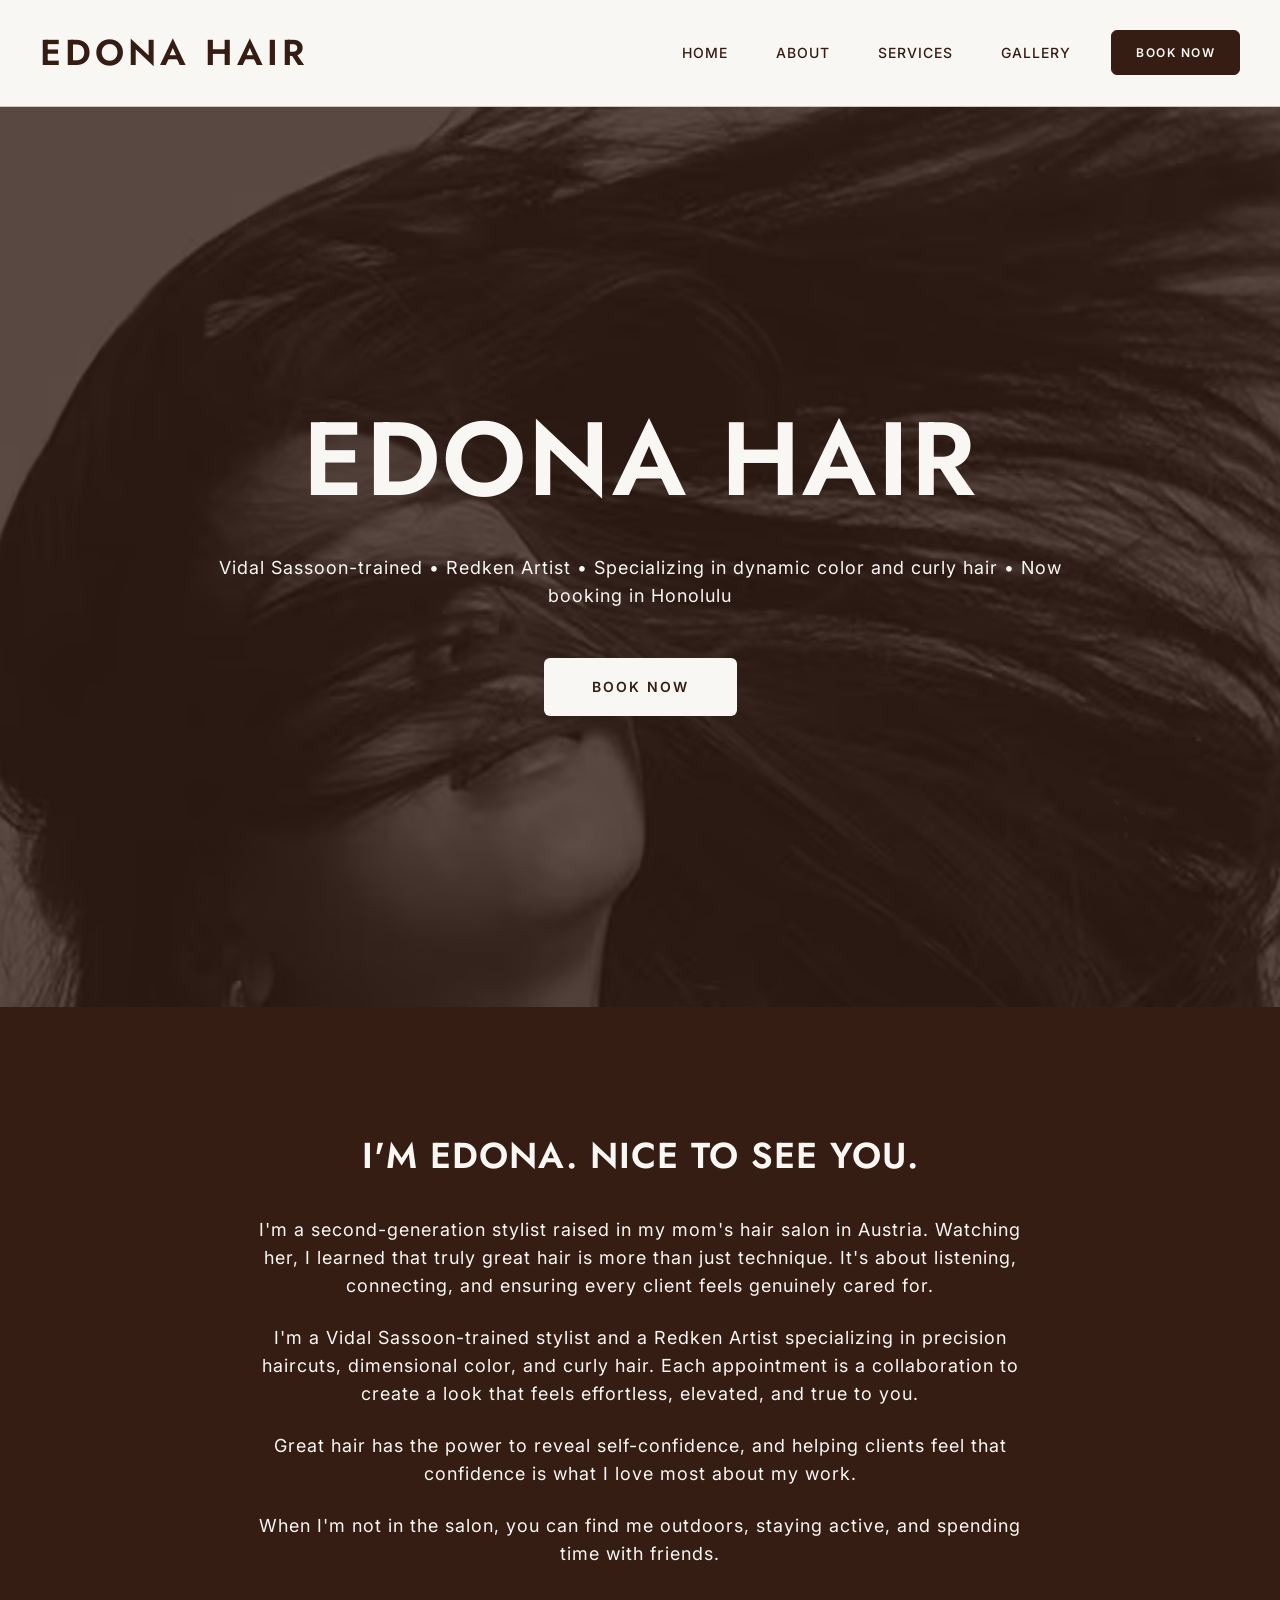
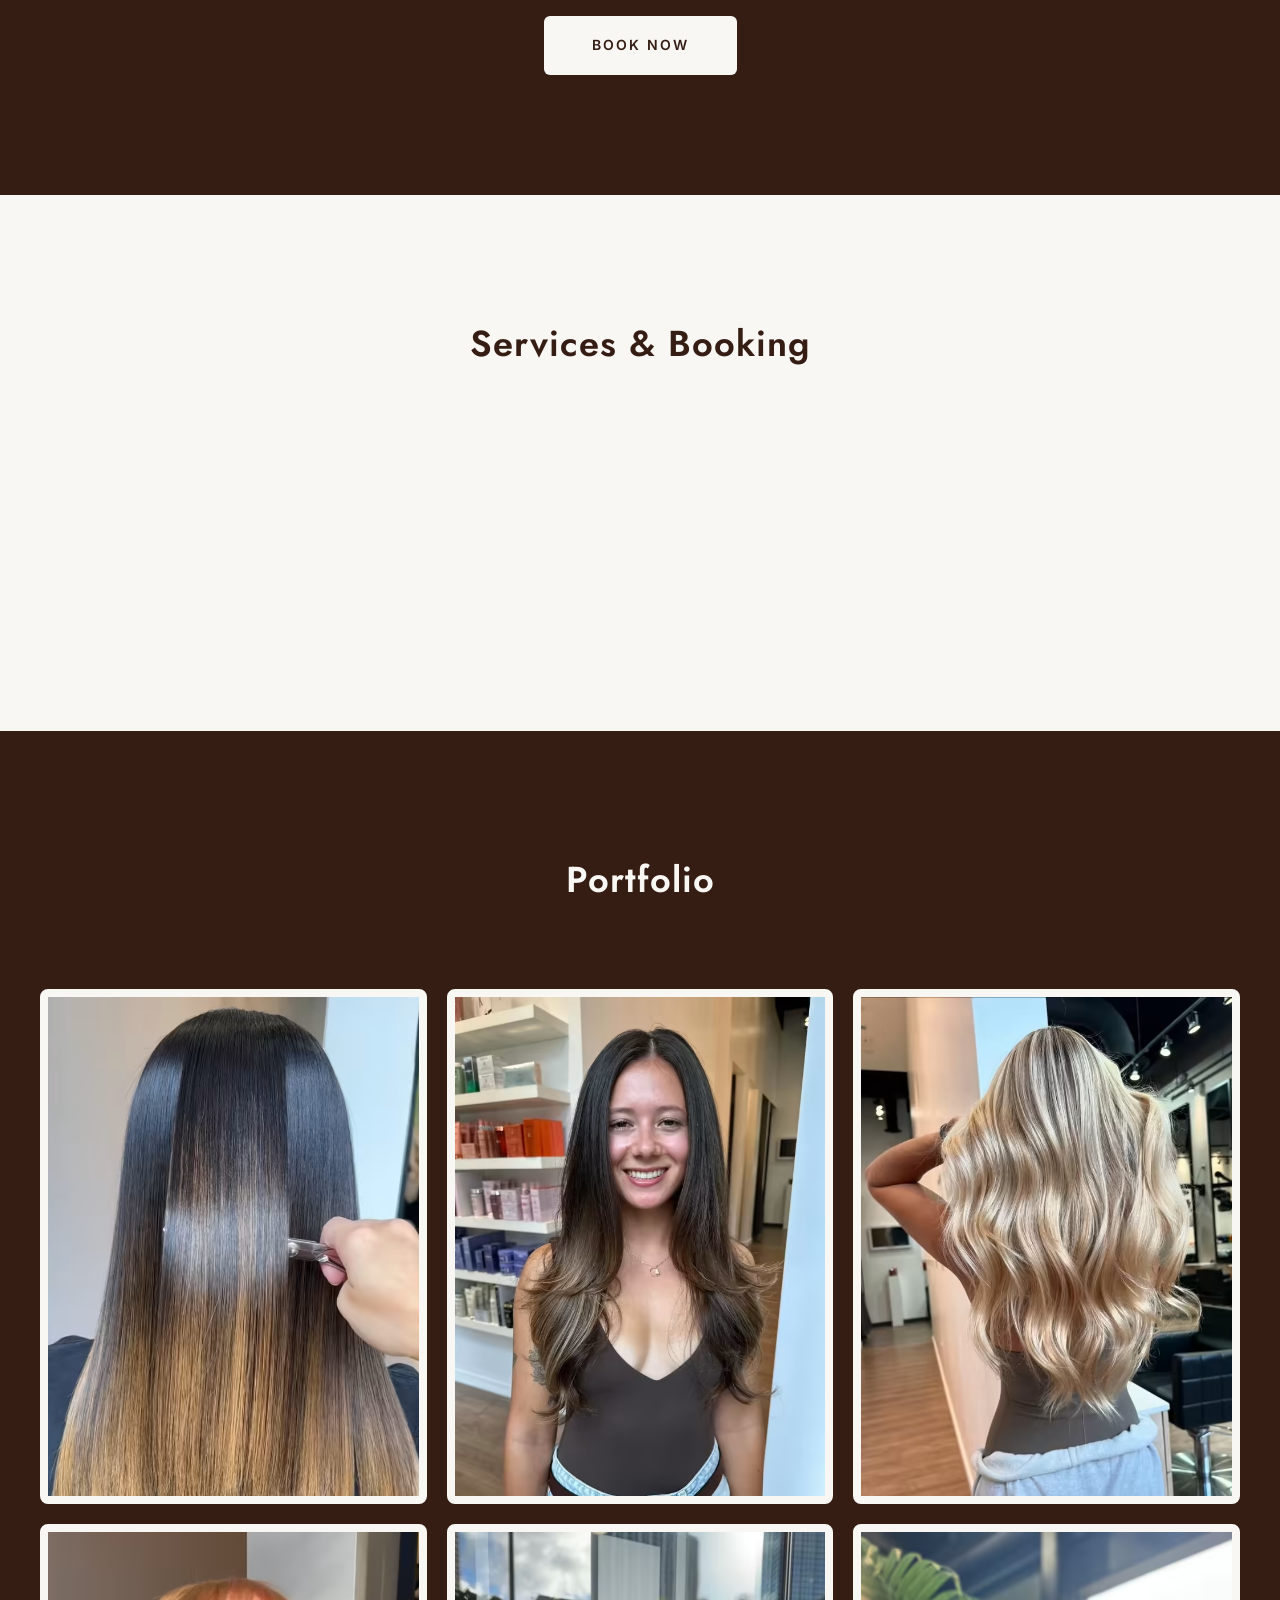
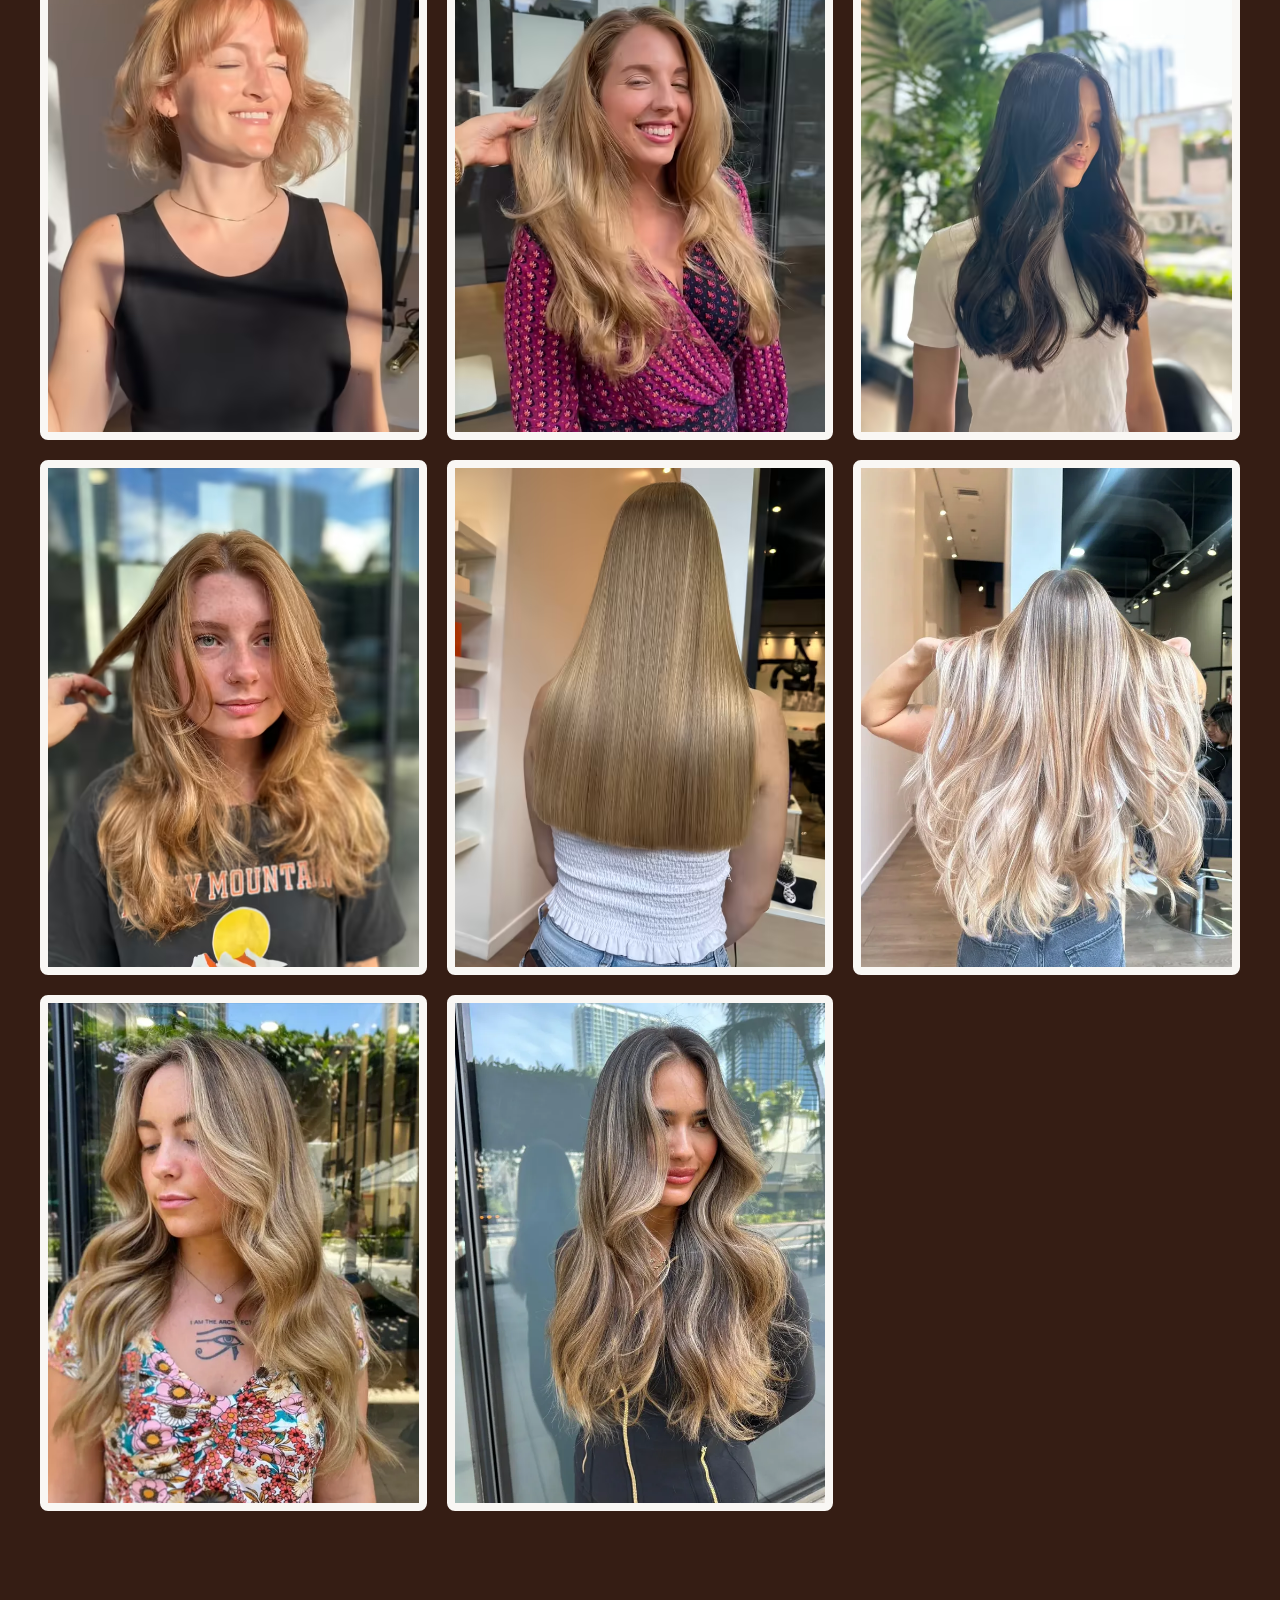
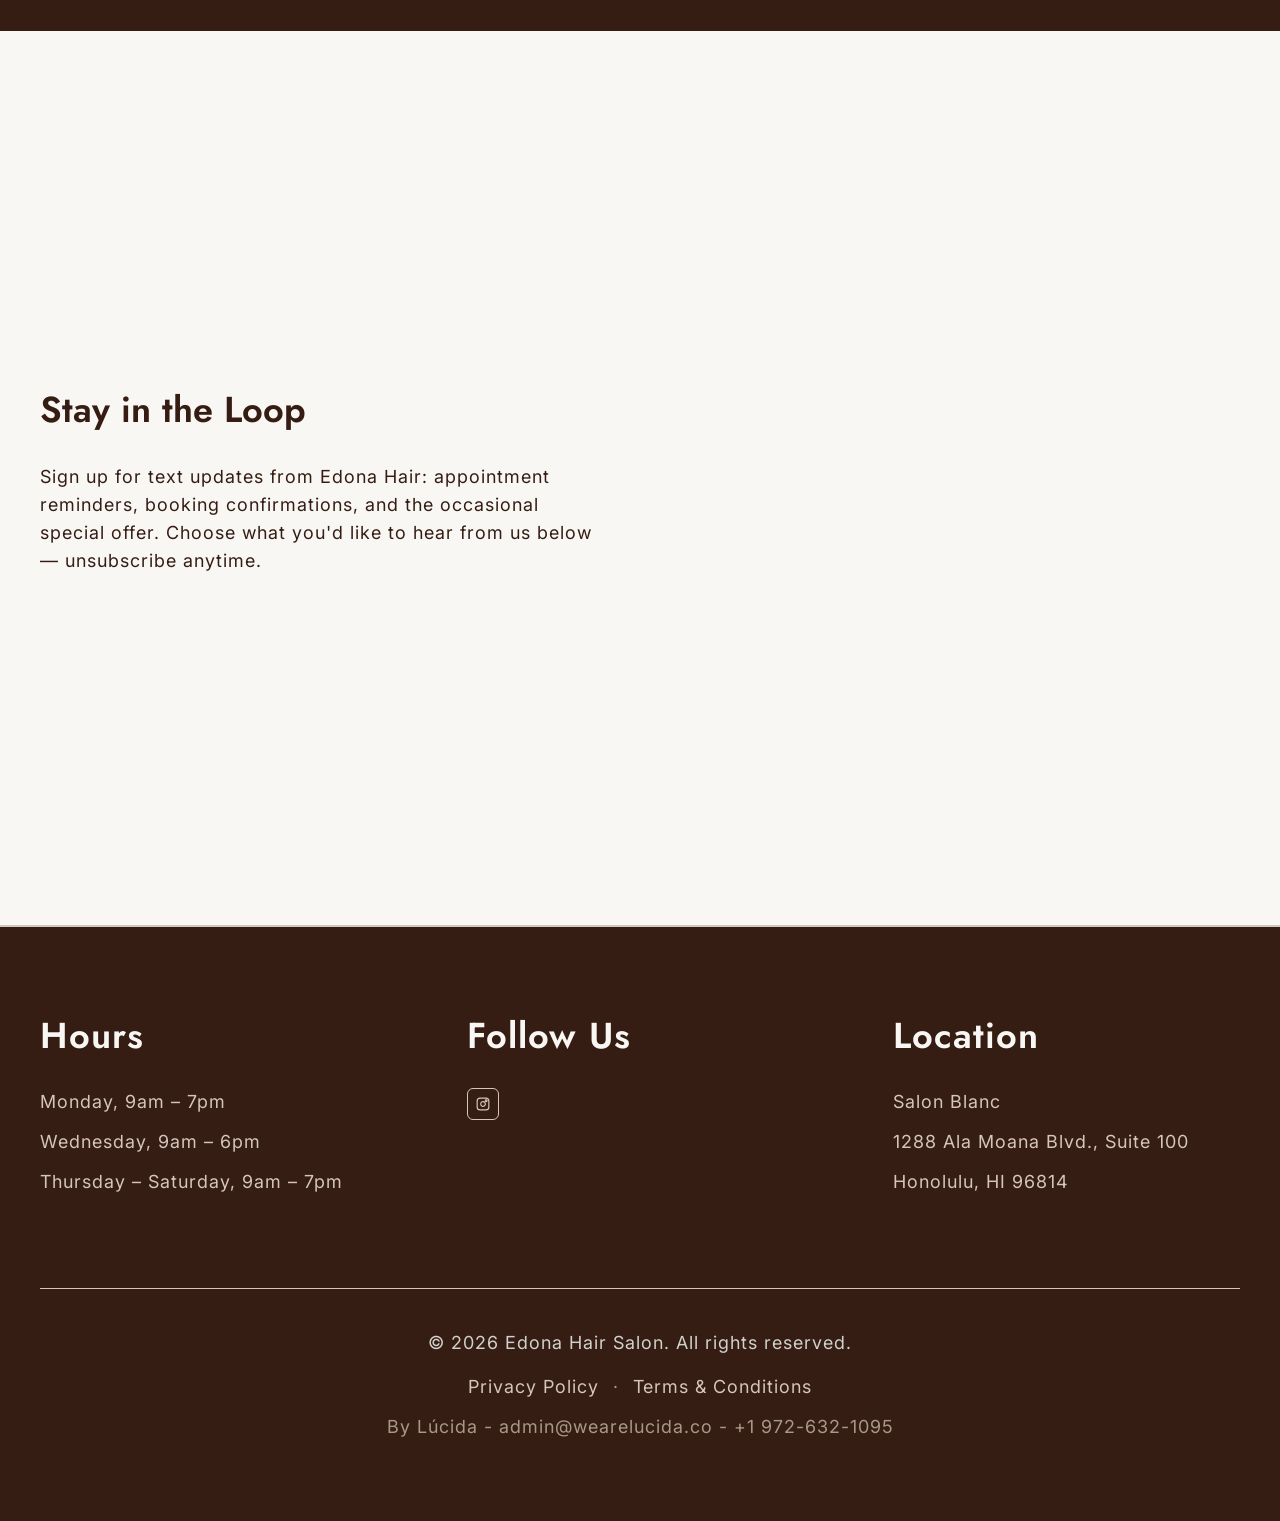
==== commit ca090af3: "added new opt in form temporary for a2p 10dlc approval" ====
--- a/index.html
+++ b/index.html
@@ -539,6 +539,47 @@
           </div>
         </div>
       </section>
+
+      <!-- OPT-IN FORM SECTION -->
+      <section id="opt-in-form" class="opt-in-form">
+        <div class="opt-in-form-inner">
+          <div class="opt-in-copy">
+            <h2>Stay in the Loop</h2>
+            <p>
+              Sign up for text updates from Edona Hair: appointment
+              reminders, booking confirmations, and the occasional special
+              offer. Choose what you'd like to hear from us below &mdash;
+              unsubscribe anytime.
+            </p>
+          </div>
+          <div class="opt-in-form-container">
+            <iframe
+              src="https://official.edonahair.com/widget/form/ePWlOsAscKeYZUwLT9wh"
+              style="
+                width: 100%;
+                height: 100%;
+                border: none;
+                border-radius: 8px;
+              "
+              id="inline-ePWlOsAscKeYZUwLT9wh"
+              data-layout="{'id':'INLINE'}"
+              data-trigger-type="alwaysShow"
+              data-trigger-value=""
+              data-activation-type="alwaysActivated"
+              data-activation-value=""
+              data-deactivation-type="neverDeactivate"
+              data-deactivation-value=""
+              data-form-name="A2P - 10DLC Opt-in Form"
+              data-height="654"
+              data-layout-iframe-id="inline-ePWlOsAscKeYZUwLT9wh"
+              data-form-id="ePWlOsAscKeYZUwLT9wh"
+              data-cookie-consent="true"
+              data-cookie-consent-provider="auto"
+              title="A2P - 10DLC Opt-in Form"
+            ></iframe>
+          </div>
+        </div>
+      </section>
     </main>
 
     <!-- FOOTER -->
--- a/styles/main.css
+++ b/styles/main.css
@@ -511,6 +511,38 @@
   display: block;
 }
 
+/* ========== OPT-IN FORM SECTION ========== */
+.opt-in-form {
+  padding: 120px 40px;
+  background-color: #f9f7f4;
+}
+
+.opt-in-form-inner {
+  max-width: 1400px;
+  margin: 0 auto;
+  display: grid;
+  grid-template-columns: 1fr 1fr;
+  gap: 80px;
+  align-items: center;
+}
+
+.opt-in-copy h2 {
+  margin-bottom: 24px;
+  color: #351d14;
+}
+
+.opt-in-copy p {
+  color: #351d14;
+}
+
+.opt-in-form-container {
+  height: 654px;
+}
+
+.opt-in-form-container iframe {
+  display: block;
+}
+
 /* ========== LEGAL / POLICY PAGES ========== */
 .legal-hero {
   padding: 100px 40px 60px;
@@ -775,6 +807,11 @@
 
   .gallery-grid {
     grid-template-columns: repeat(2, 1fr);
+  }
+
+  .opt-in-form-inner {
+    grid-template-columns: 1fr;
+    gap: 48px;
   }
 
   .footer-container {
@@ -1001,6 +1038,11 @@
     gap: 15px;
   }
 
+  /* OPT-IN FORM */
+  .opt-in-form {
+    padding: 60px 20px;
+  }
+
   /* FOOTER */
   footer {
     padding: 40px 20px;
@@ -1155,6 +1197,11 @@
     border: 6px solid #f9f7f4;
   }
 
+  /* OPT-IN FORM */
+  .opt-in-form {
+    padding: 50px 16px;
+  }
+
   /* FOOTER */
   footer {
     padding: 36px 16px;
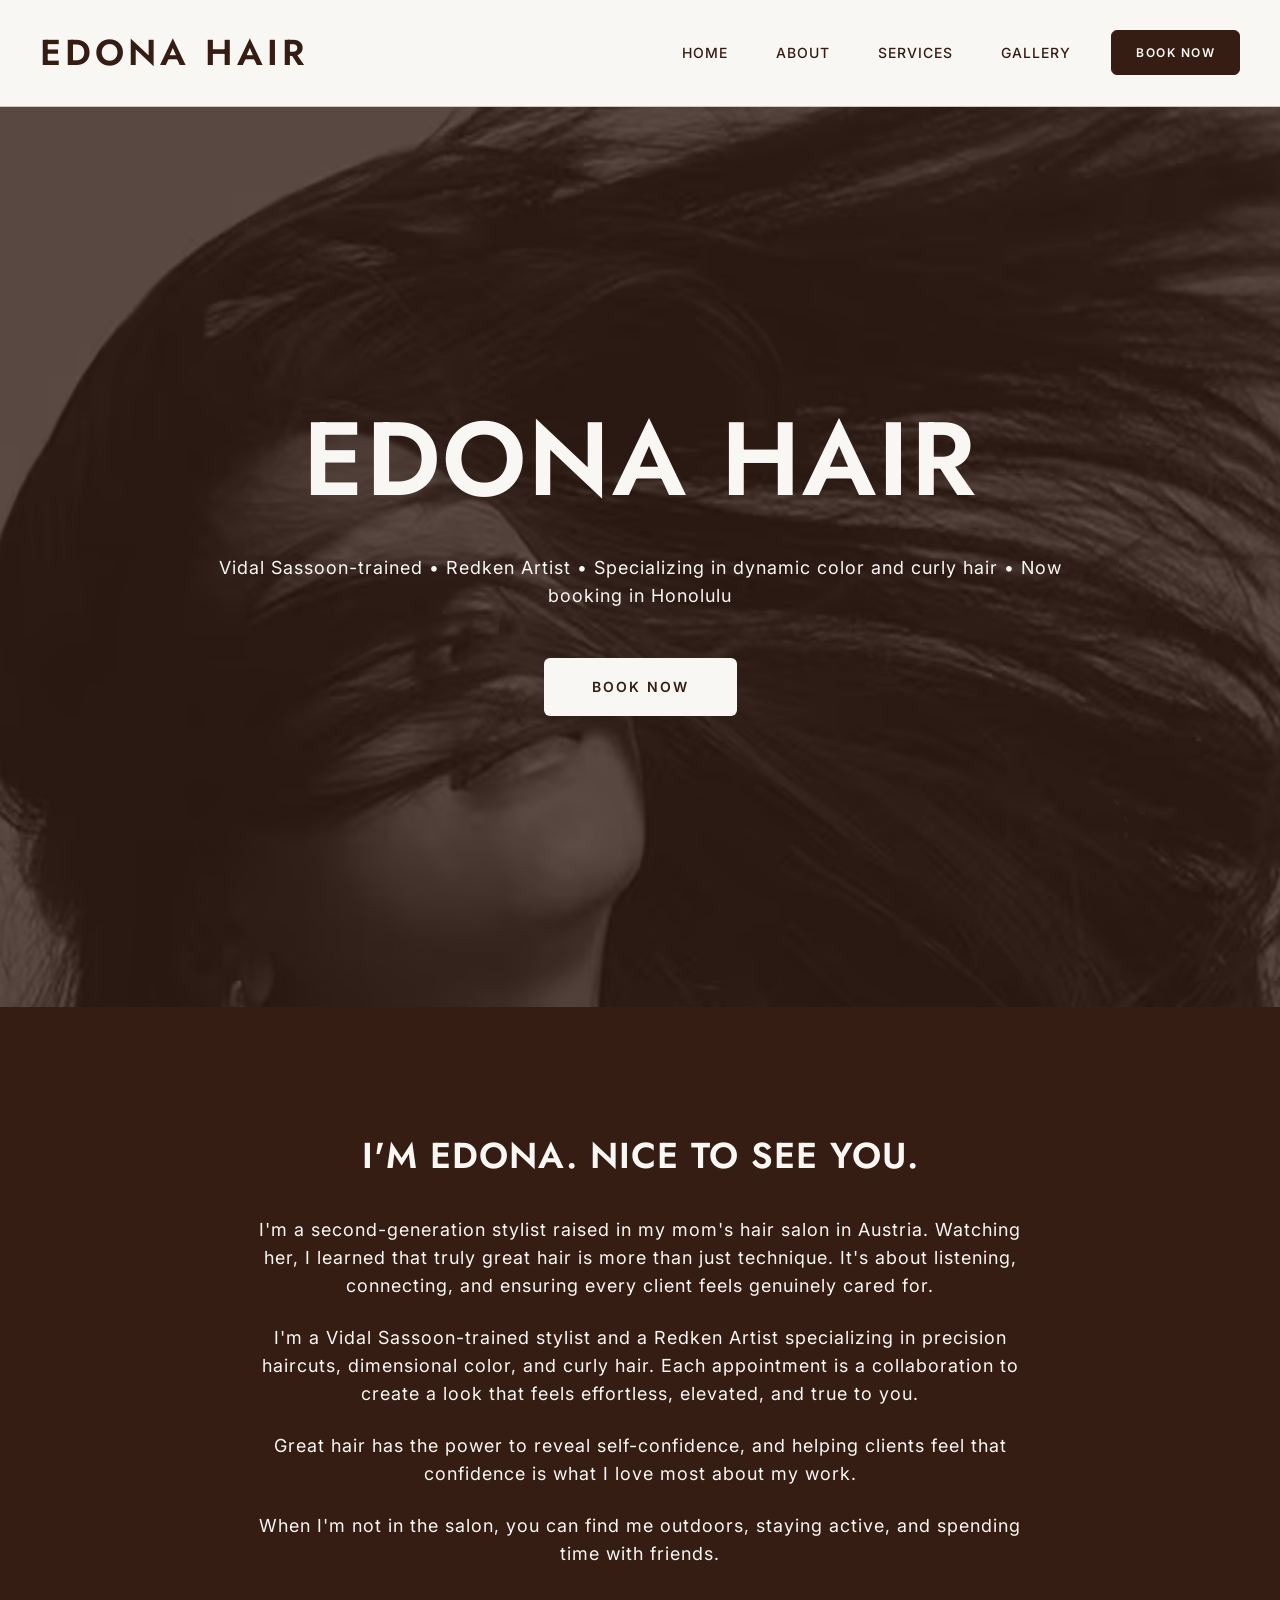
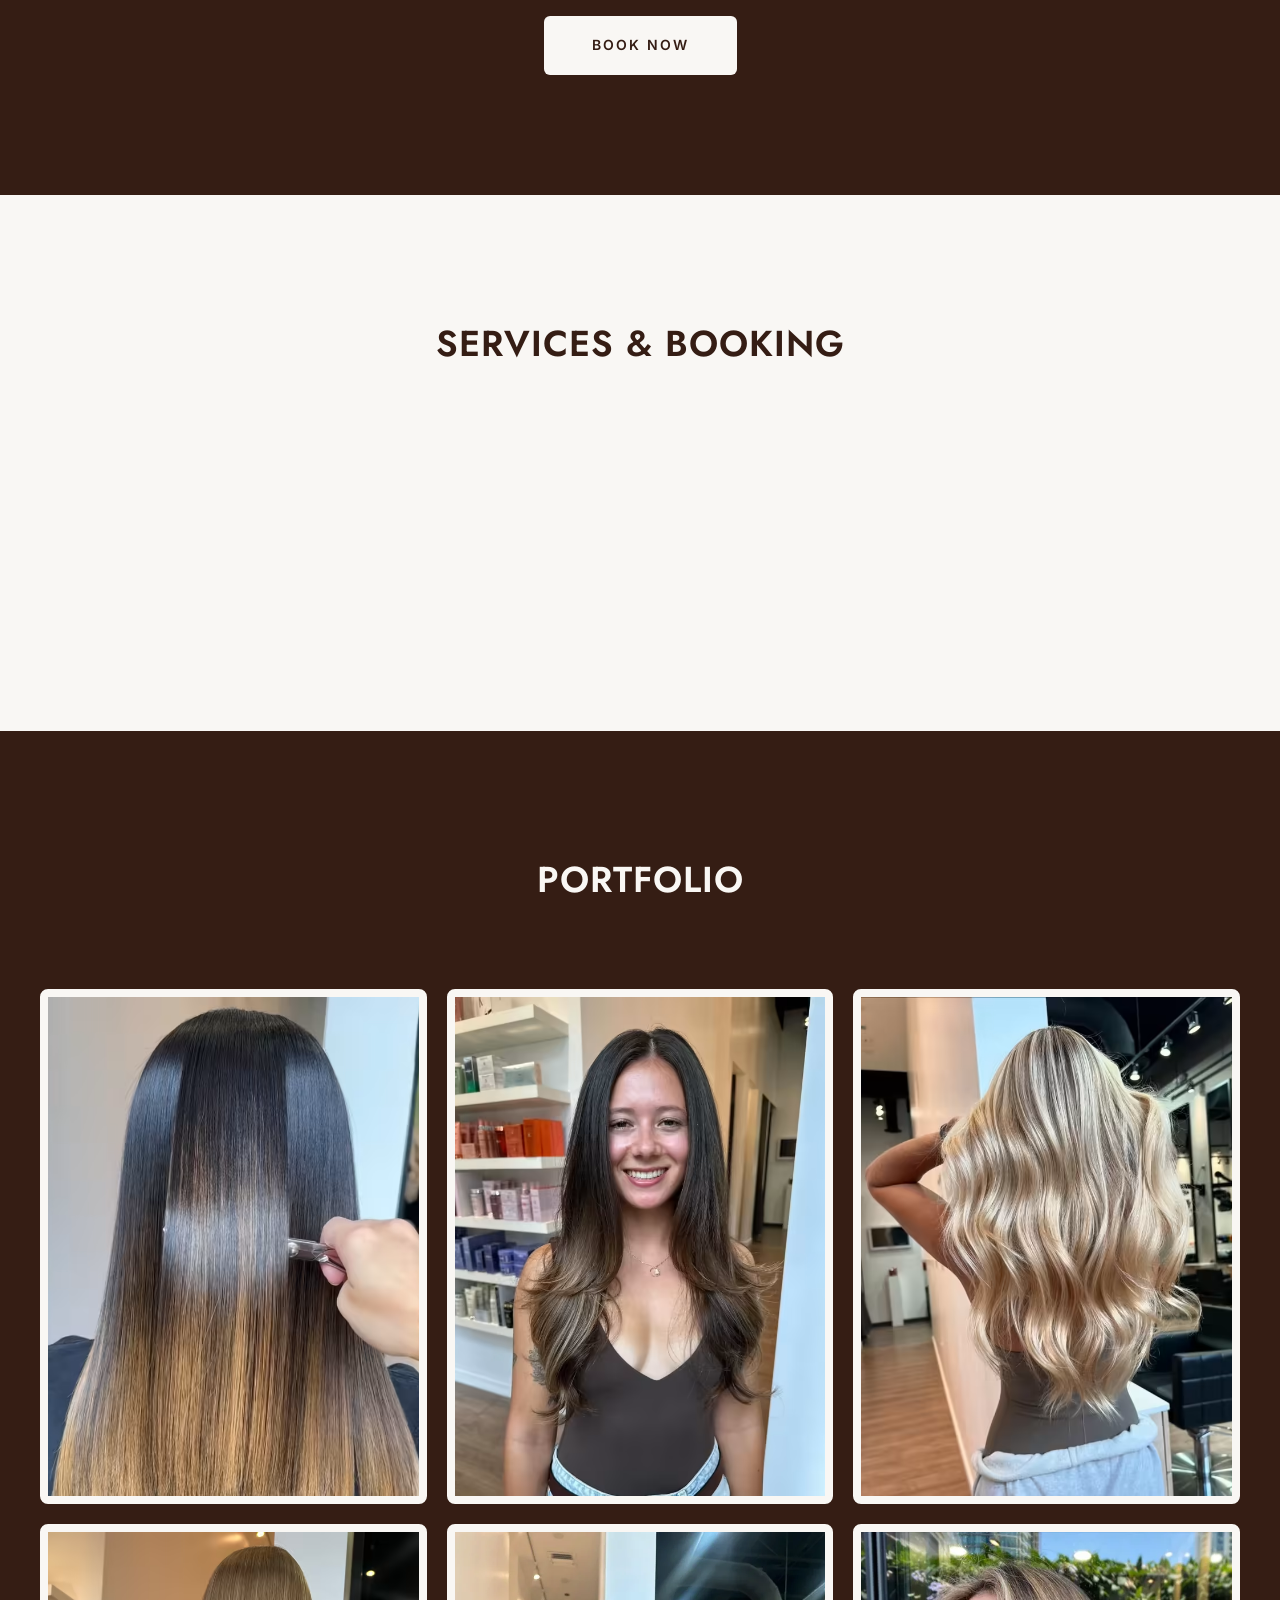
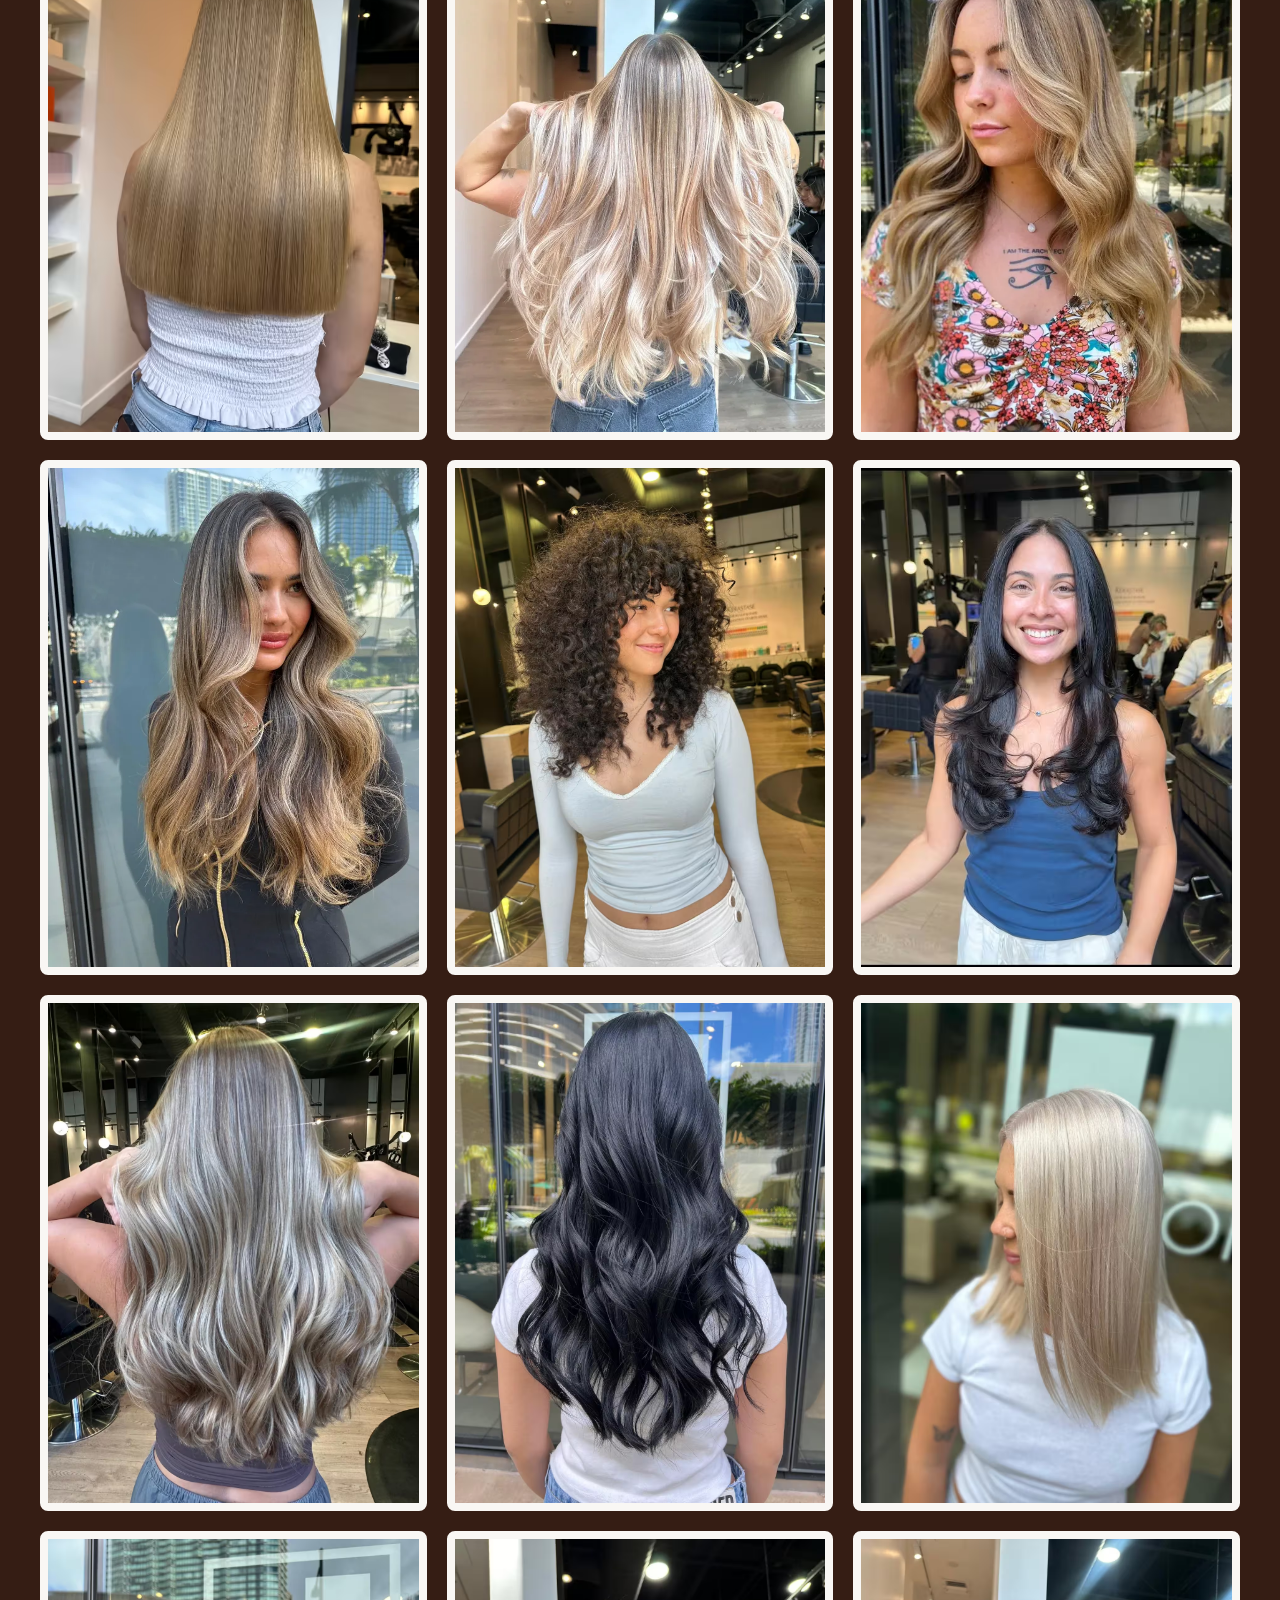
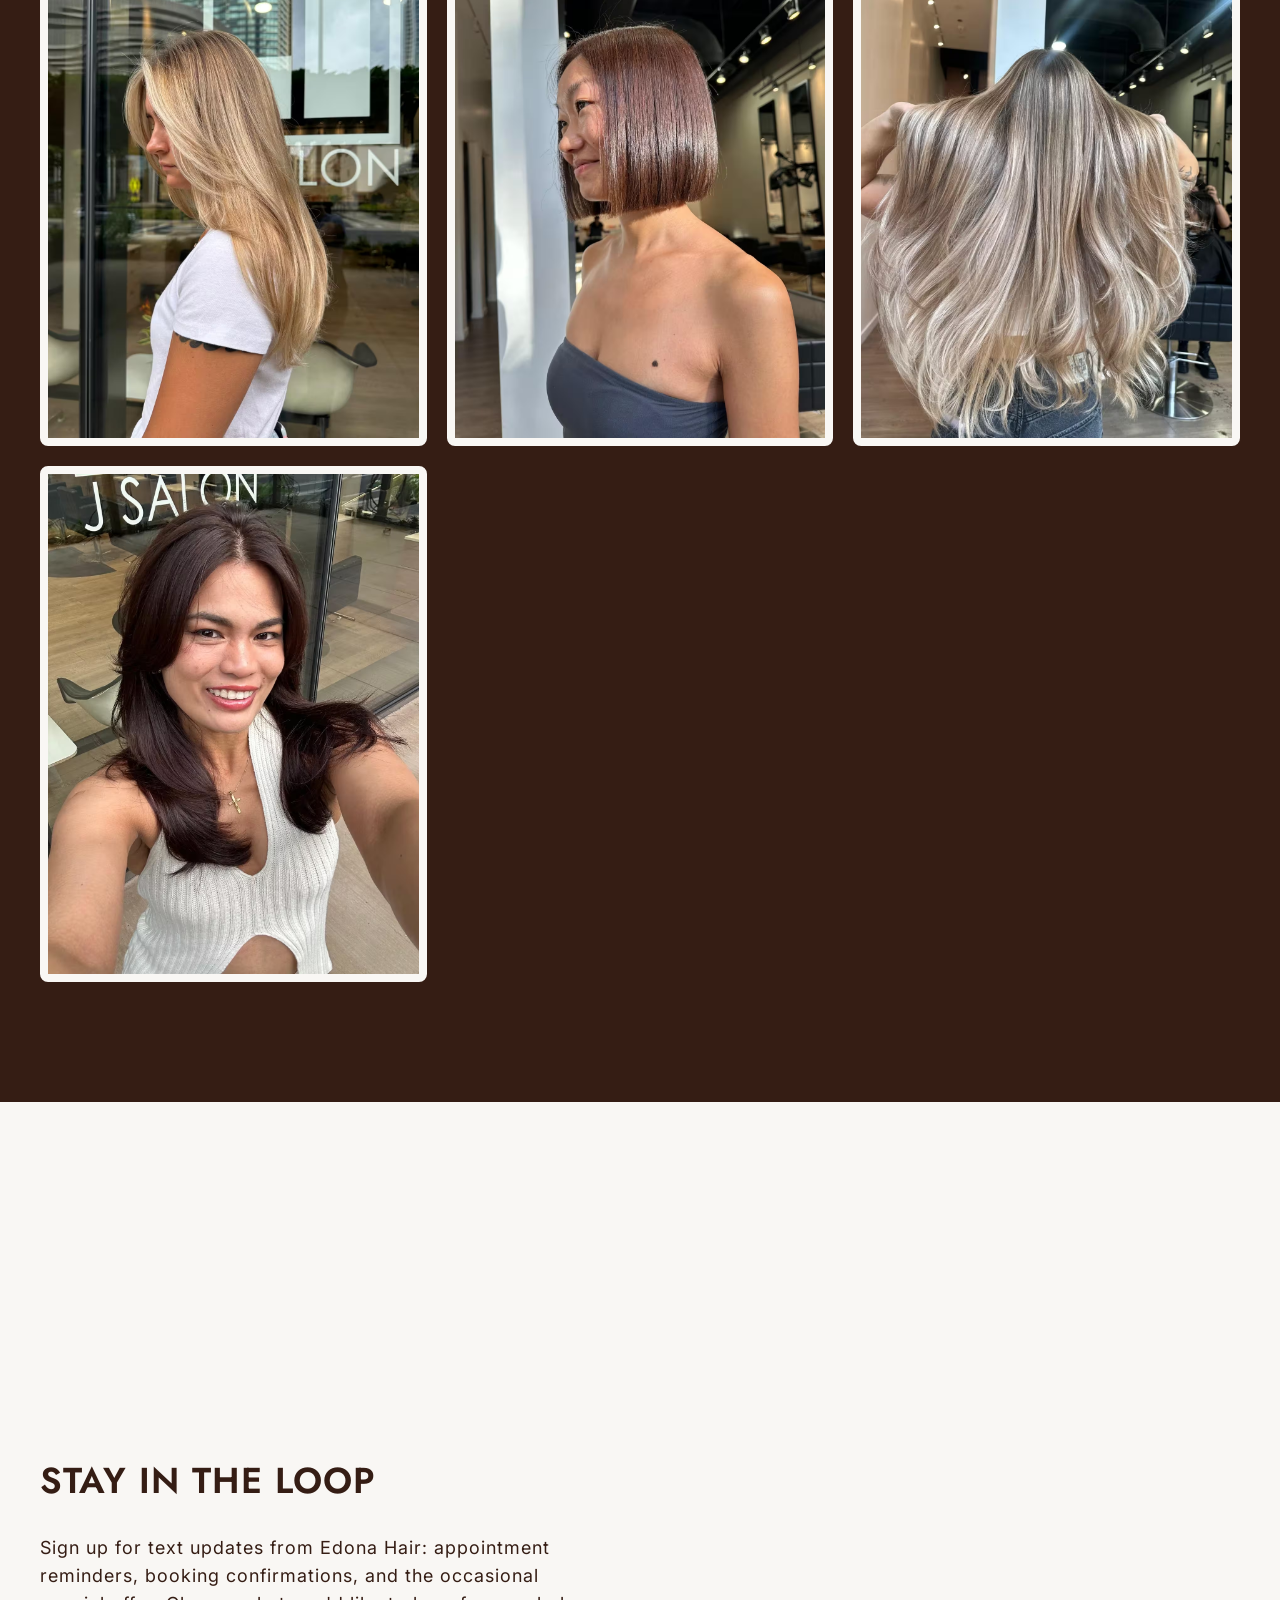
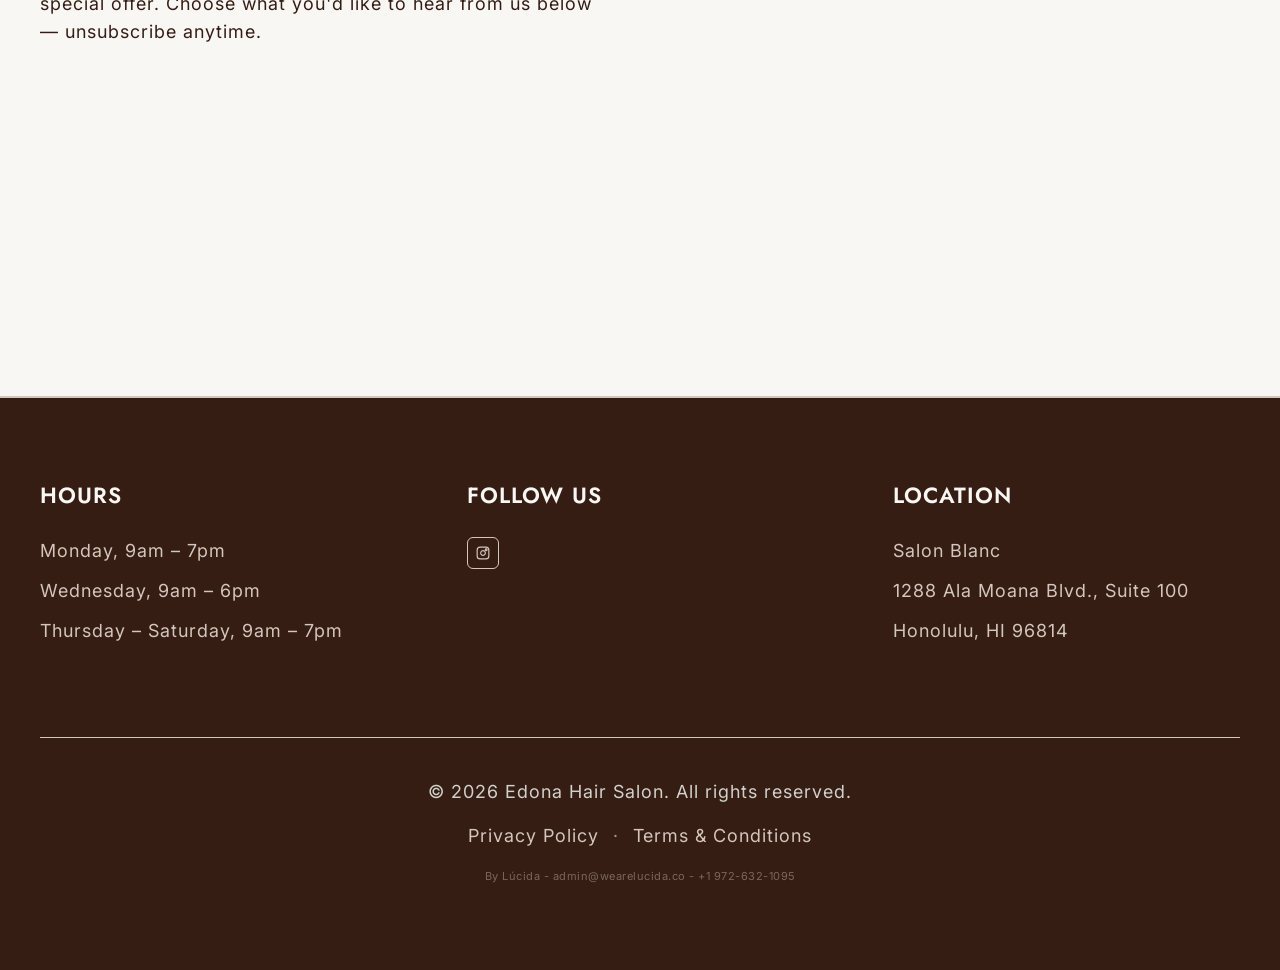
==== commit 01b76285: "updated images and gallery style" ====
--- a/index.html
+++ b/index.html
@@ -466,42 +466,6 @@
             </div>
             <div class="gallery-item">
               <img
-                src="assets/imgs/portoflio (5).avif"
-                alt="Hair transformation - Before and after salon results"
-                width="400"
-                height="533"
-                loading="lazy"
-              />
-            </div>
-            <div class="gallery-item">
-              <img
-                src="assets/imgs/morePortfolio (8).avif"
-                alt="Precision haircut - Professional styling technique"
-                width="400"
-                height="533"
-                loading="lazy"
-              />
-            </div>
-            <div class="gallery-item">
-              <img
-                src="assets/imgs/morePortfolio (10).avif"
-                alt="Curly hair transformation - Specialty curl styling"
-                width="400"
-                height="533"
-                loading="lazy"
-              />
-            </div>
-            <div class="gallery-item">
-              <img
-                src="assets/imgs/morePortfolio (11).avif"
-                alt="Color correction specialist - Professional color services"
-                width="400"
-                height="533"
-                loading="lazy"
-              />
-            </div>
-            <div class="gallery-item">
-              <img
                 src="assets/imgs/morePortfolio (12).avif"
                 alt="Hair styling expertise - Edona Hair portfolio"
                 width="400"
@@ -531,6 +495,87 @@
               <img
                 src="assets/imgs/portf (3).webp"
                 alt="Curly hair expertise - Specialized curl care"
+                width="400"
+                height="533"
+                loading="lazy"
+              />
+            </div>
+            <div class="gallery-item">
+              <img
+                src="assets/imgs/morePortfolio1 (1).avif"
+                alt="Voluminous long curly hair with curtain bangs - curly hair styling Honolulu"
+                width="400"
+                height="533"
+                loading="lazy"
+              />
+            </div>
+            <div class="gallery-item">
+              <img
+                src="assets/imgs/morePortfolio1 (2).avif"
+                alt="Long black hair with soft layers and bouncy blowout waves - layered haircut Honolulu"
+                width="400"
+                height="533"
+                loading="lazy"
+              />
+            </div>
+            <div class="gallery-item">
+              <img
+                src="assets/imgs/morePortfolio1 (3).avif"
+                alt="Long silver-blonde balayage with soft waves, back view - blonde hair color Honolulu"
+                width="400"
+                height="533"
+                loading="lazy"
+              />
+            </div>
+            <div class="gallery-item">
+              <img
+                src="assets/imgs/morePortfolio1 (5).avif"
+                alt="Long glossy black hair with loose waves and dark sheen, back view - dark hair color Honolulu"
+                width="400"
+                height="533"
+                loading="lazy"
+              />
+            </div>
+            <div class="gallery-item">
+              <img
+                src="assets/imgs/morePortfolio1 (6).avif"
+                alt="Icy platinum blonde shoulder-length hair with sleek straight finish - platinum blonde color Honolulu"
+                width="400"
+                height="533"
+                loading="lazy"
+              />
+            </div>
+            <div class="gallery-item">
+              <img
+                src="assets/imgs/morePortfolio1 (7).avif"
+                alt="Long golden blonde layered hair with face-framing layers, side view - blonde highlights Honolulu"
+                width="400"
+                height="533"
+                loading="lazy"
+              />
+            </div>
+            <div class="gallery-item">
+              <img
+                src="assets/imgs/morePortfolio1 (8).avif"
+                alt="Sleek chocolate-brown blunt bob with glossy shine, side view - bob haircut Honolulu"
+                width="400"
+                height="533"
+                loading="lazy"
+              />
+            </div>
+            <div class="gallery-item">
+              <img
+                src="assets/imgs/morePortfolio1 (9).avif"
+                alt="Long ash-blonde balayage with dimensional lowlights and volume, back view - highlights Honolulu"
+                width="400"
+                height="533"
+                loading="lazy"
+              />
+            </div>
+            <div class="gallery-item">
+              <img
+                src="assets/imgs/morePortfolio1 (10).avif"
+                alt="Dark brown layered haircut with face-framing layers and soft volume - brunette hair color Honolulu"
                 width="400"
                 height="533"
                 loading="lazy"
@@ -546,10 +591,9 @@
           <div class="opt-in-copy">
             <h2>Stay in the Loop</h2>
             <p>
-              Sign up for text updates from Edona Hair: appointment
-              reminders, booking confirmations, and the occasional special
-              offer. Choose what you'd like to hear from us below &mdash;
-              unsubscribe anytime.
+              Sign up for text updates from Edona Hair: appointment reminders,
+              booking confirmations, and the occasional special offer. Choose
+              what you'd like to hear from us below &mdash; unsubscribe anytime.
             </p>
           </div>
           <div class="opt-in-form-container">
--- a/styles/main.css
+++ b/styles/main.css
@@ -410,6 +410,7 @@
 
 .services h2 {
   letter-spacing: 1px;
+  text-transform: uppercase;
   margin-bottom: 80px;
   color: #351d14;
   text-align: center;
@@ -483,6 +484,7 @@
 
 .gallery h2 {
   letter-spacing: 1px;
+  text-transform: uppercase;
   margin-bottom: 80px;
   color: #f9f7f4;
   text-align: center;
@@ -527,6 +529,8 @@
 }
 
 .opt-in-copy h2 {
+  letter-spacing: 1px;
+  text-transform: uppercase;
   margin-bottom: 24px;
   color: #351d14;
 }
@@ -673,7 +677,9 @@
 }
 
 .footer-section h3 {
+  font-size: 22px;
   letter-spacing: 1px;
+  text-transform: uppercase;
   margin-bottom: 24px;
   color: #f9f7f4;
 }
@@ -751,10 +757,15 @@
 
 .footer-credit {
   margin-top: 12px;
+  font-size: 11px;
+  font-weight: 400;
+  letter-spacing: 0.5px;
   color: #a89888;
+  opacity: 0.6;
 }
 
 .footer-credit a {
+  font-weight: 400;
   color: #a89888;
   text-decoration: none;
   transition: color 0.3s ease;
@@ -812,6 +823,11 @@
   .opt-in-form-inner {
     grid-template-columns: 1fr;
     gap: 48px;
+  }
+
+  .opt-in-form-container {
+    height: auto;
+    min-height: 400px;
   }
 
   .footer-container {
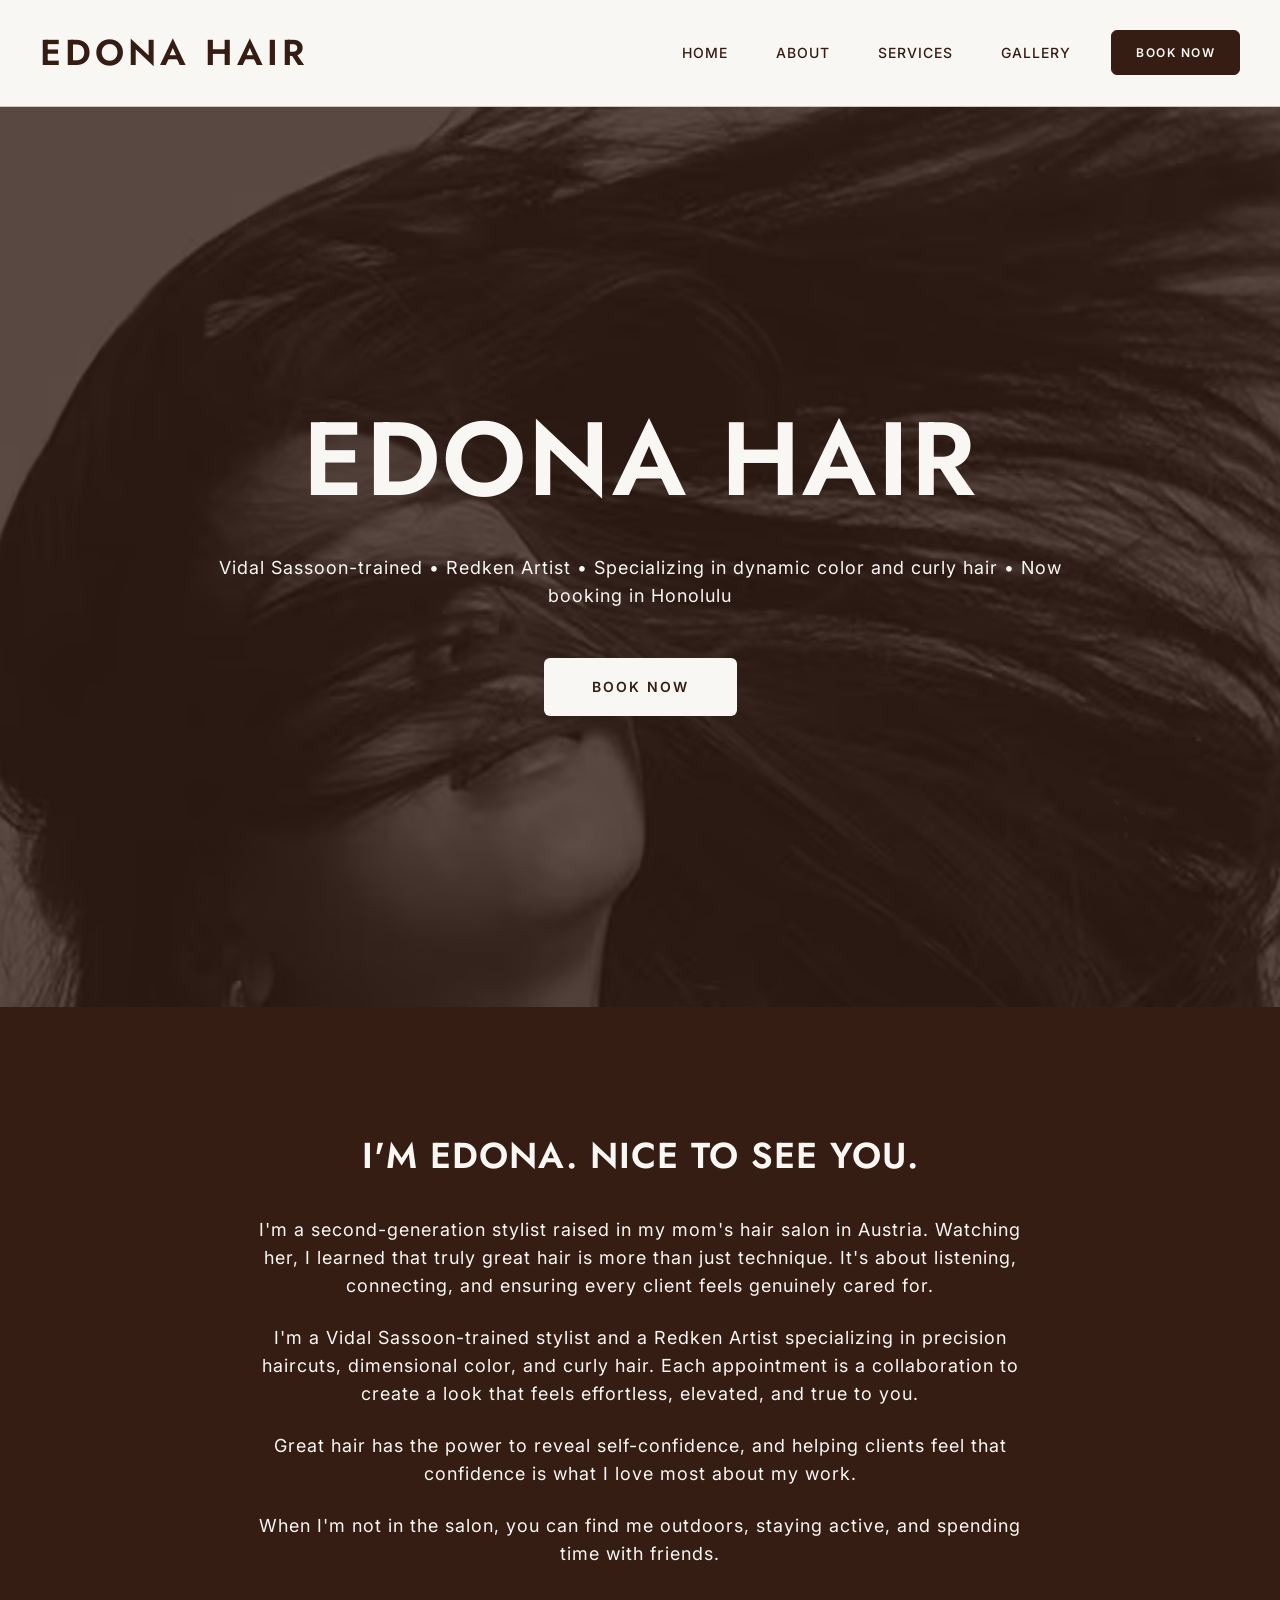
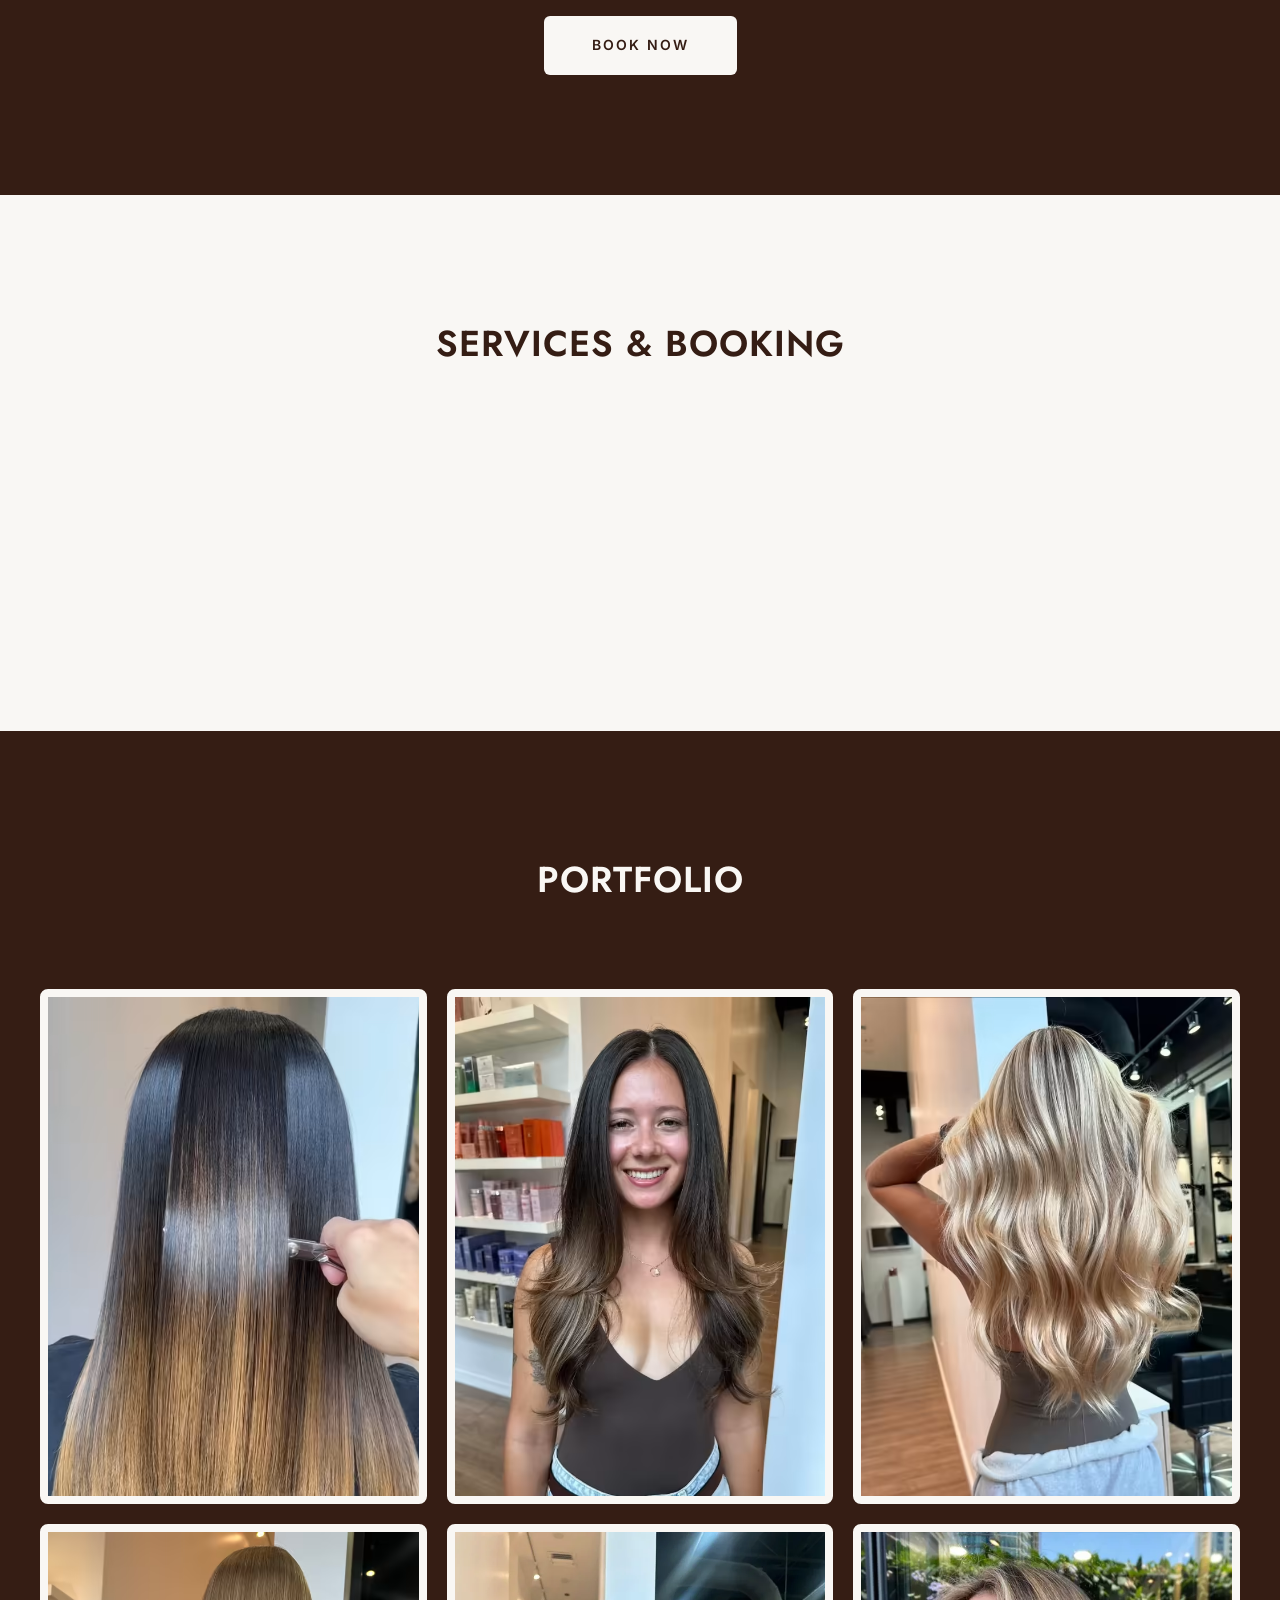
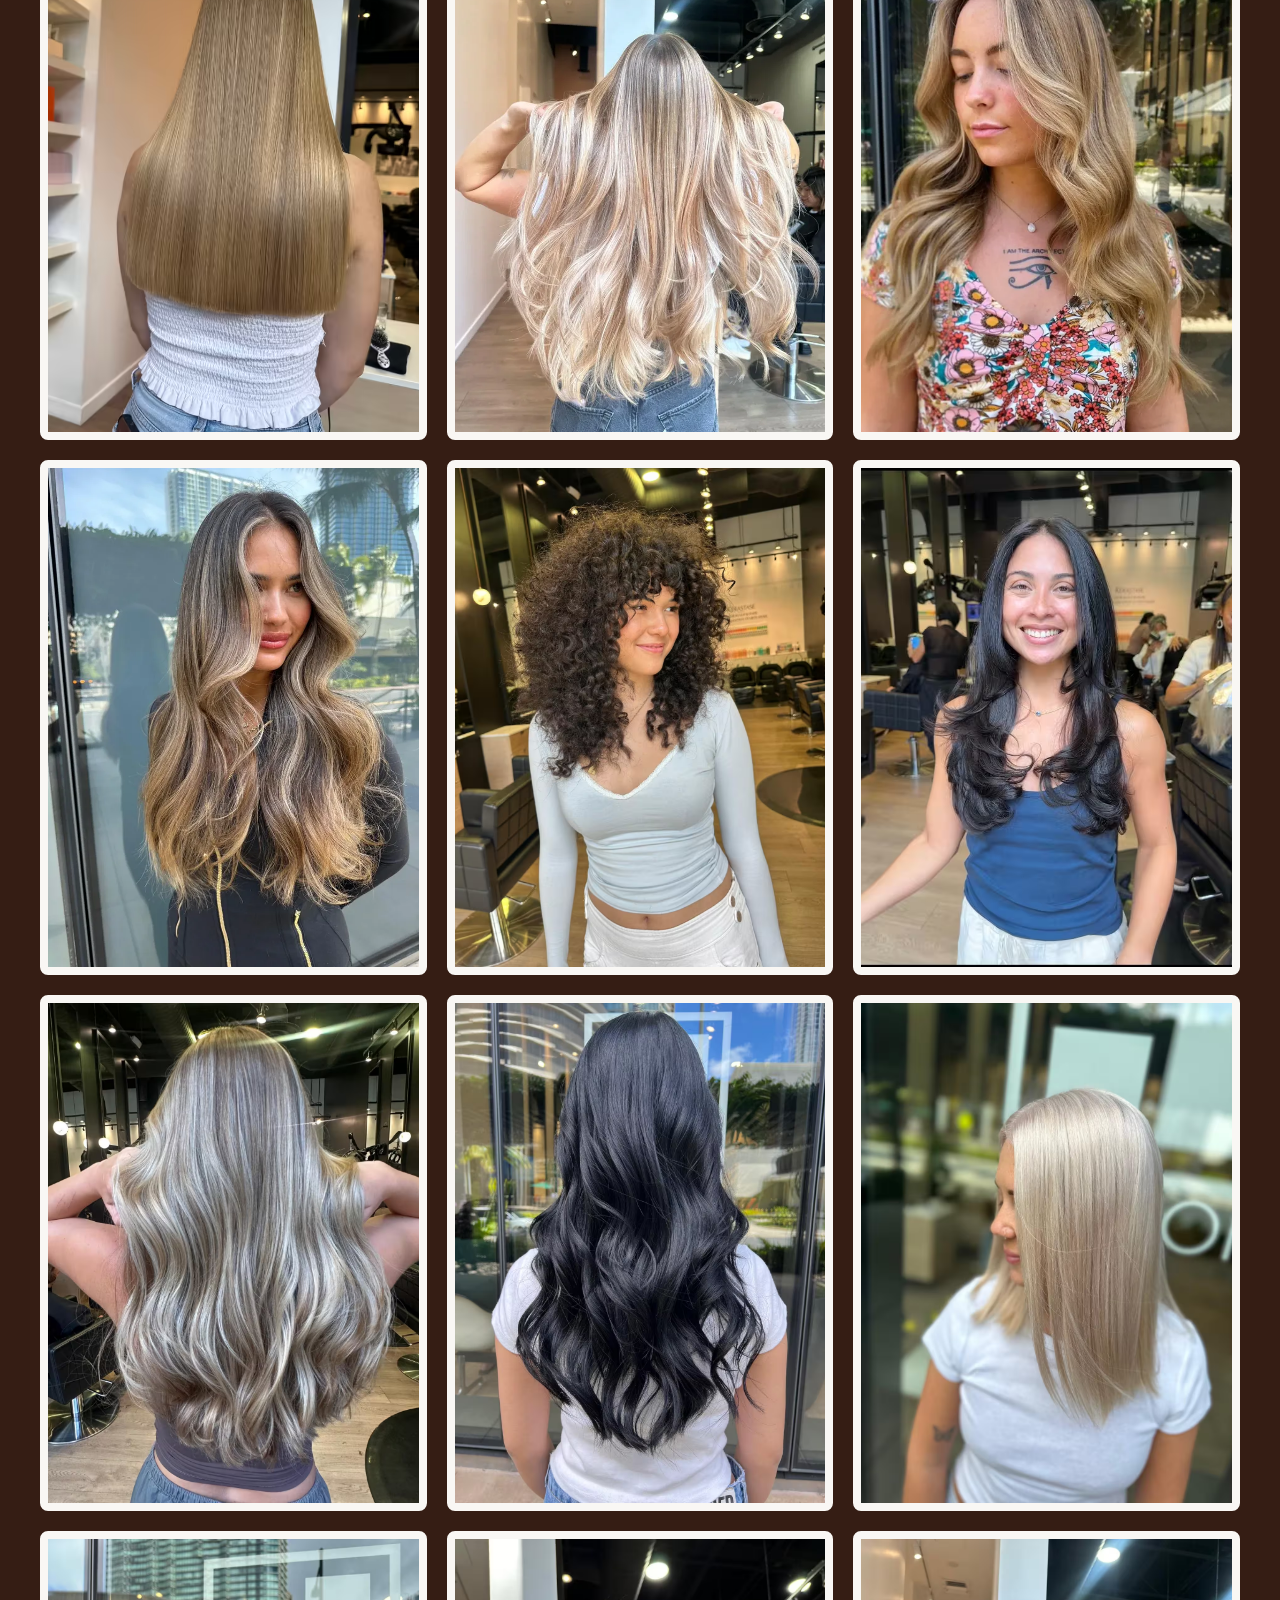
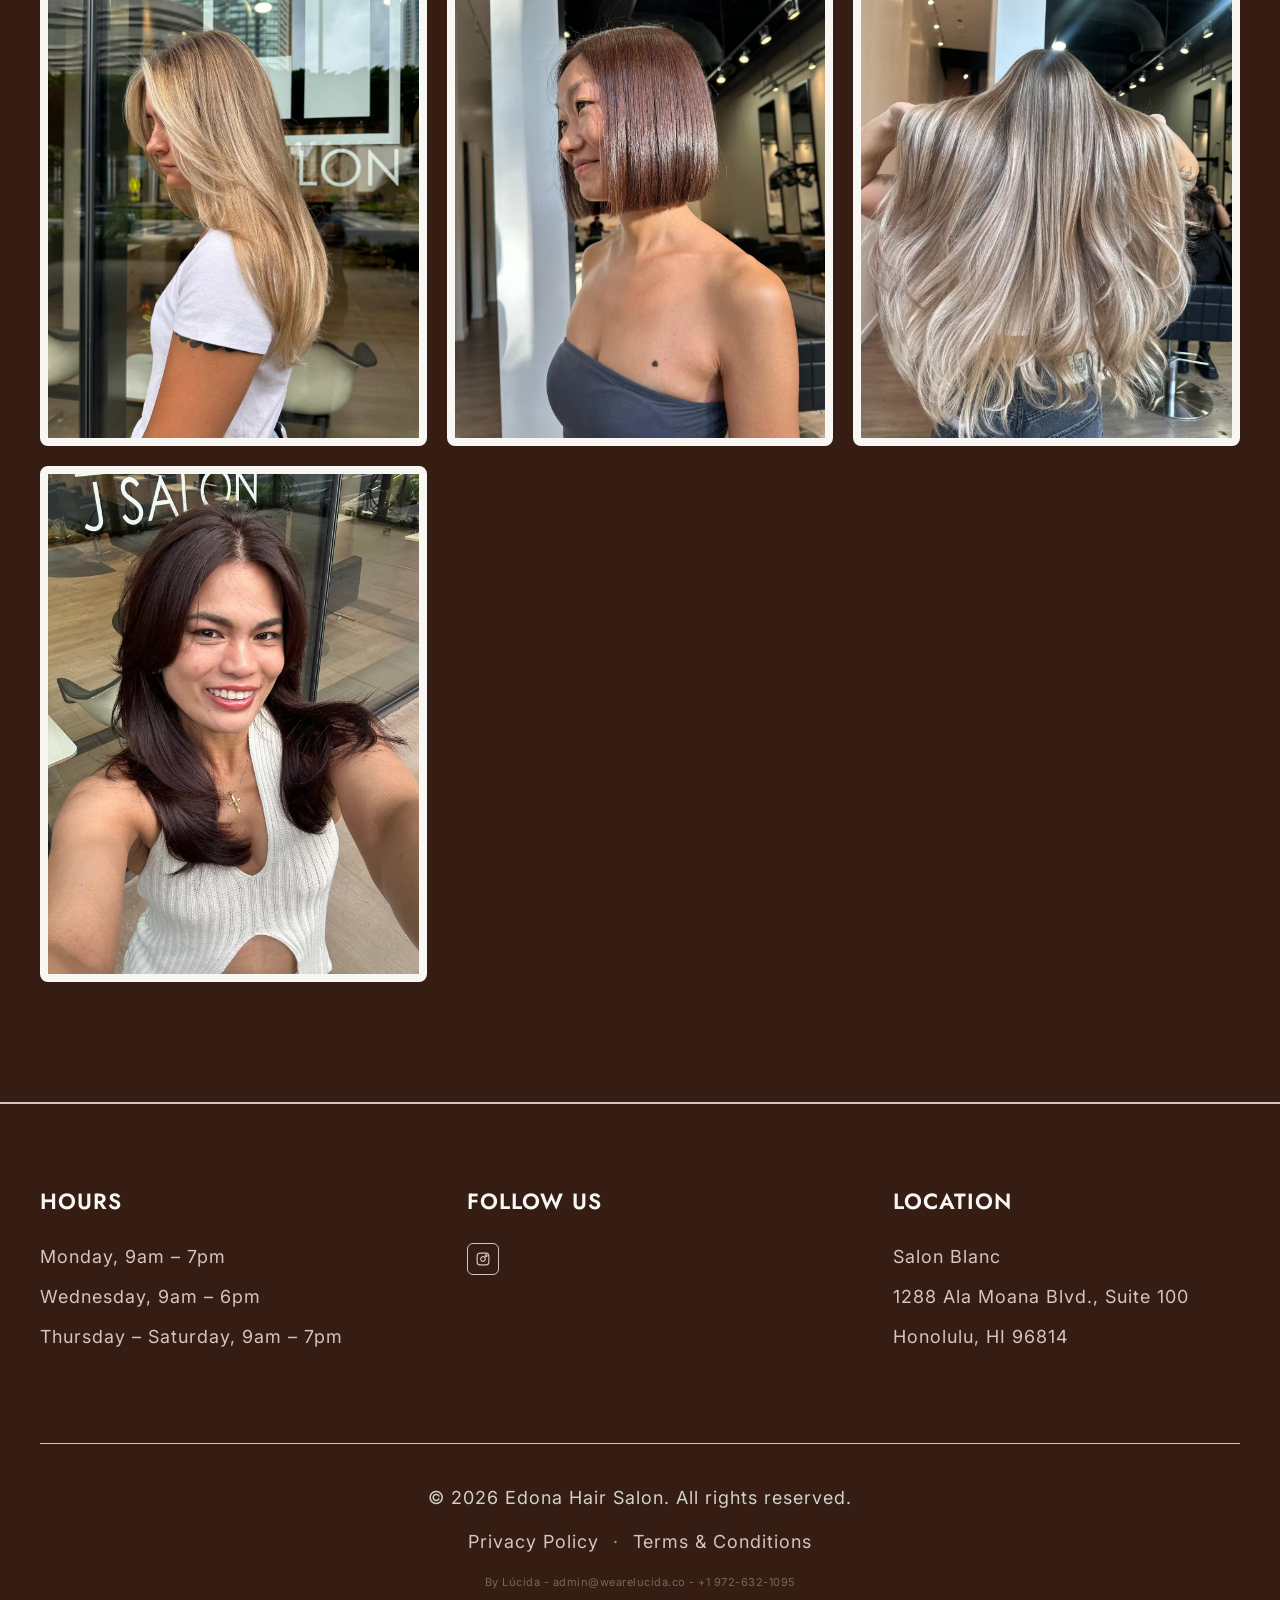
==== commit c08dda9f: "removed opt in form and left it only our chat widget for A2P compliance" ====
--- a/index.html
+++ b/index.html
@@ -307,6 +307,12 @@
       }
     </script>
     <!-- End Google Tag Manager -->
+    <script
+      src="https://widgets.leadconnectorhq.com/loader.js"
+      data-resources-url="https://widgets.leadconnectorhq.com/chat-widget/loader.js"
+      data-widget-id="6ac5a41cf71147f2c249a0ff"
+      data-source="WEB_USER"
+    ></script>
   </head>
 
   <body>
@@ -584,46 +590,6 @@
           </div>
         </div>
       </section>
-
-      <!-- OPT-IN FORM SECTION -->
-      <section id="opt-in-form" class="opt-in-form">
-        <div class="opt-in-form-inner">
-          <div class="opt-in-copy">
-            <h2>Stay in the Loop</h2>
-            <p>
-              Sign up for text updates from Edona Hair: appointment reminders,
-              booking confirmations, and the occasional special offer. Choose
-              what you'd like to hear from us below &mdash; unsubscribe anytime.
-            </p>
-          </div>
-          <div class="opt-in-form-container">
-            <iframe
-              src="https://official.edonahair.com/widget/form/ePWlOsAscKeYZUwLT9wh"
-              style="
-                width: 100%;
-                height: 100%;
-                border: none;
-                border-radius: 8px;
-              "
-              id="inline-ePWlOsAscKeYZUwLT9wh"
-              data-layout="{'id':'INLINE'}"
-              data-trigger-type="alwaysShow"
-              data-trigger-value=""
-              data-activation-type="alwaysActivated"
-              data-activation-value=""
-              data-deactivation-type="neverDeactivate"
-              data-deactivation-value=""
-              data-form-name="A2P - 10DLC Opt-in Form"
-              data-height="654"
-              data-layout-iframe-id="inline-ePWlOsAscKeYZUwLT9wh"
-              data-form-id="ePWlOsAscKeYZUwLT9wh"
-              data-cookie-consent="true"
-              data-cookie-consent-provider="auto"
-              title="A2P - 10DLC Opt-in Form"
-            ></iframe>
-          </div>
-        </div>
-      </section>
     </main>
 
     <!-- FOOTER -->
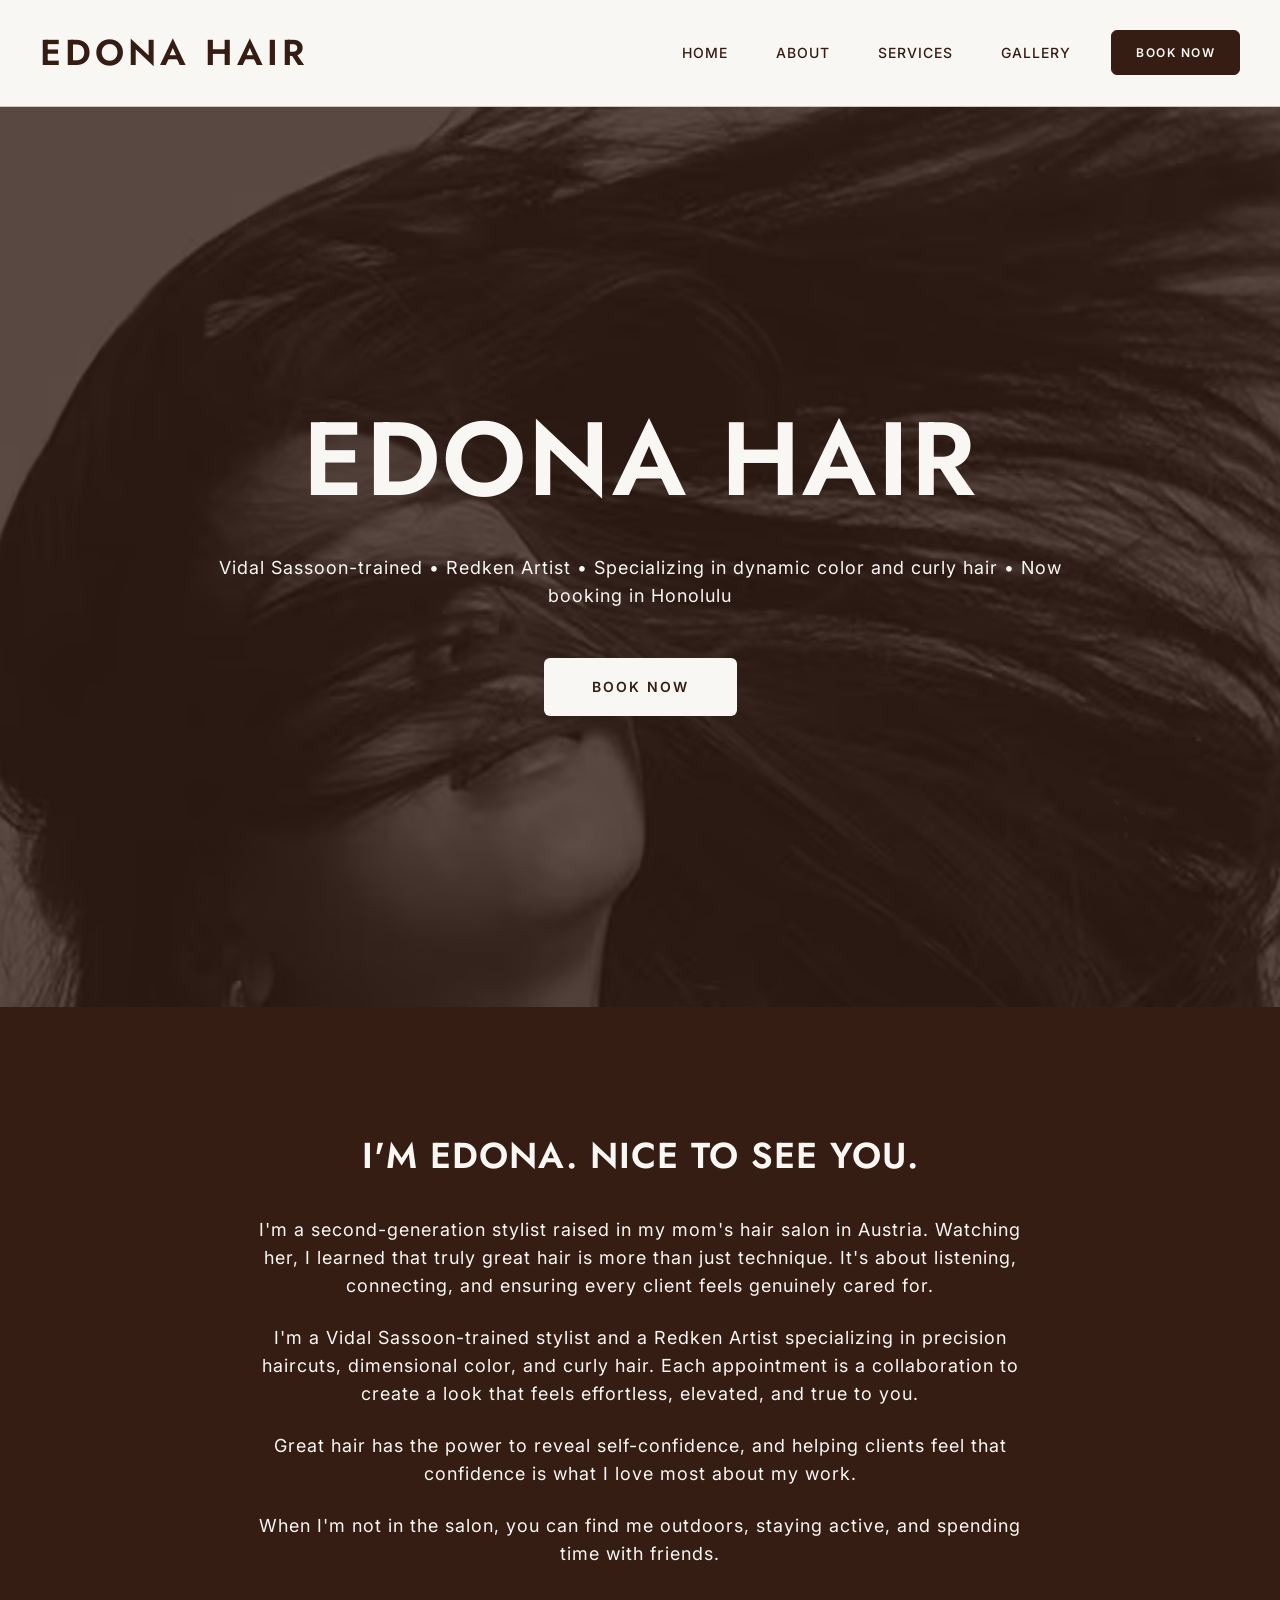
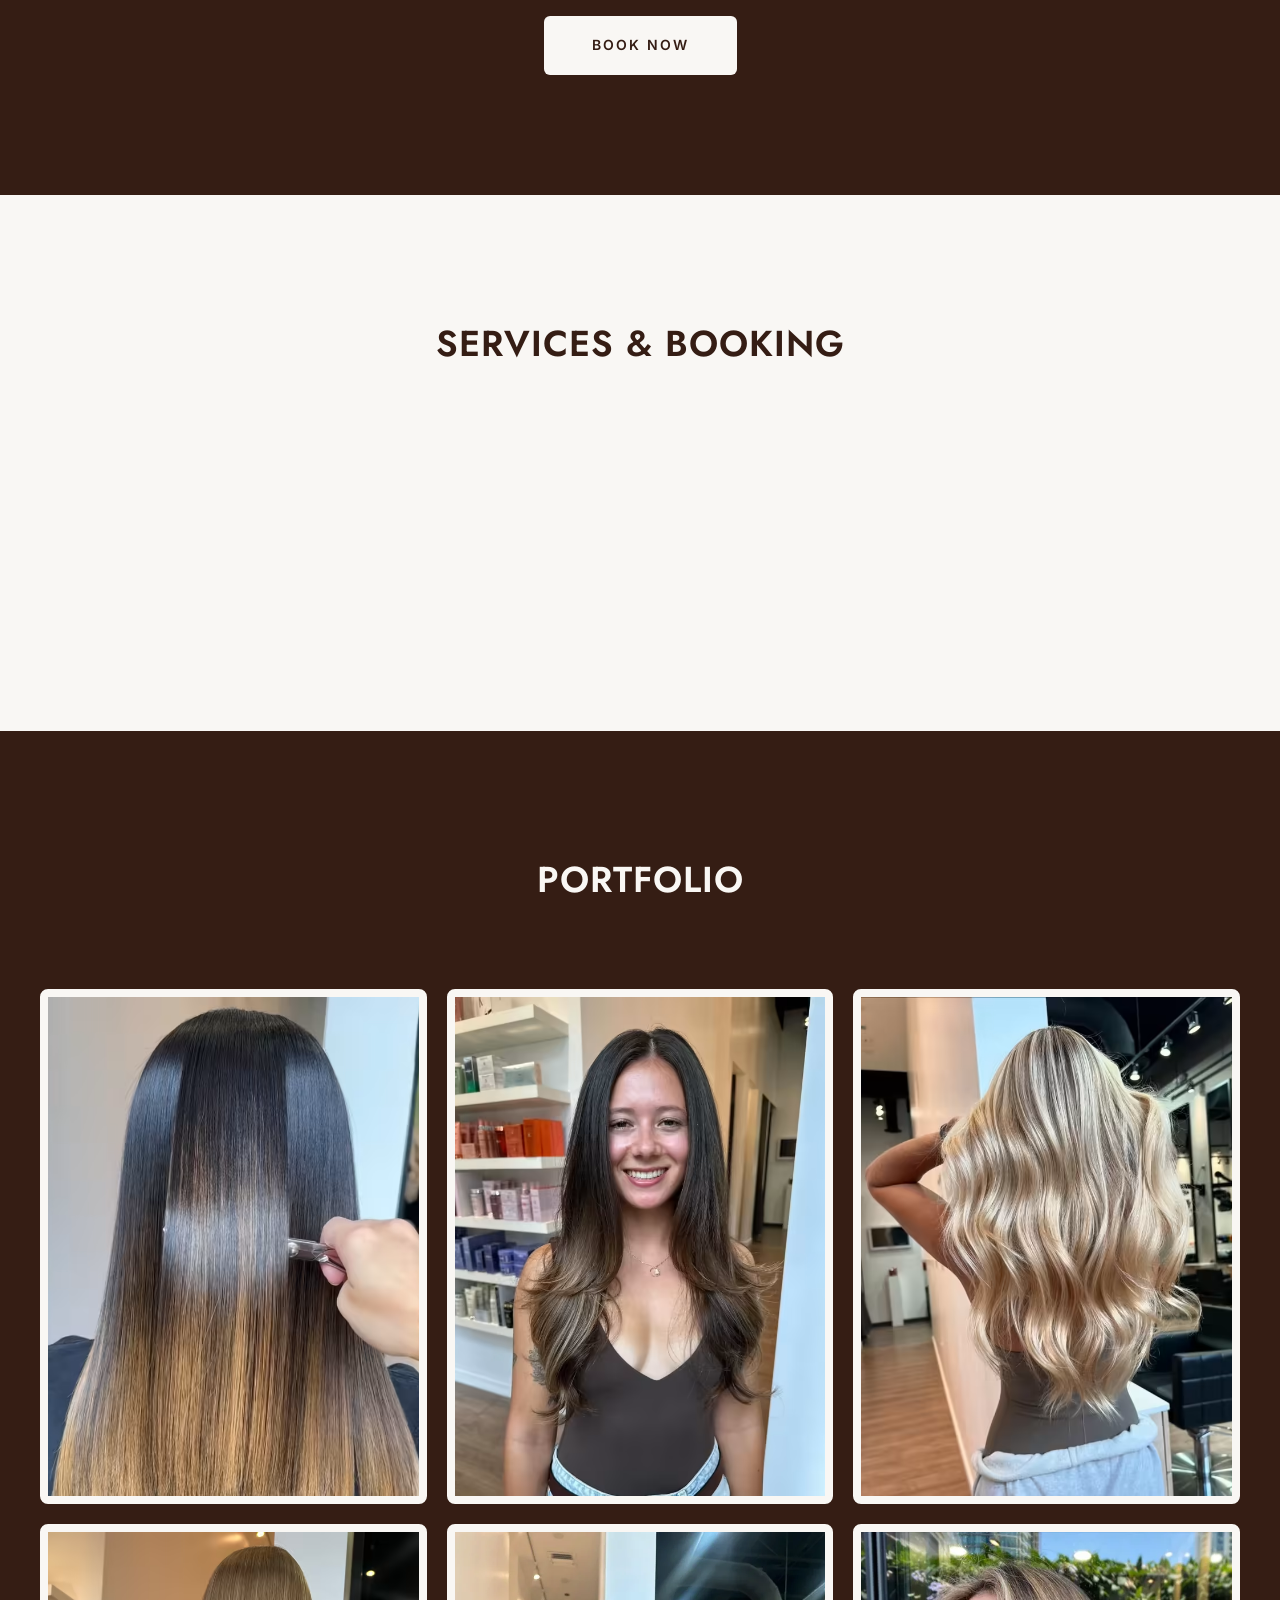
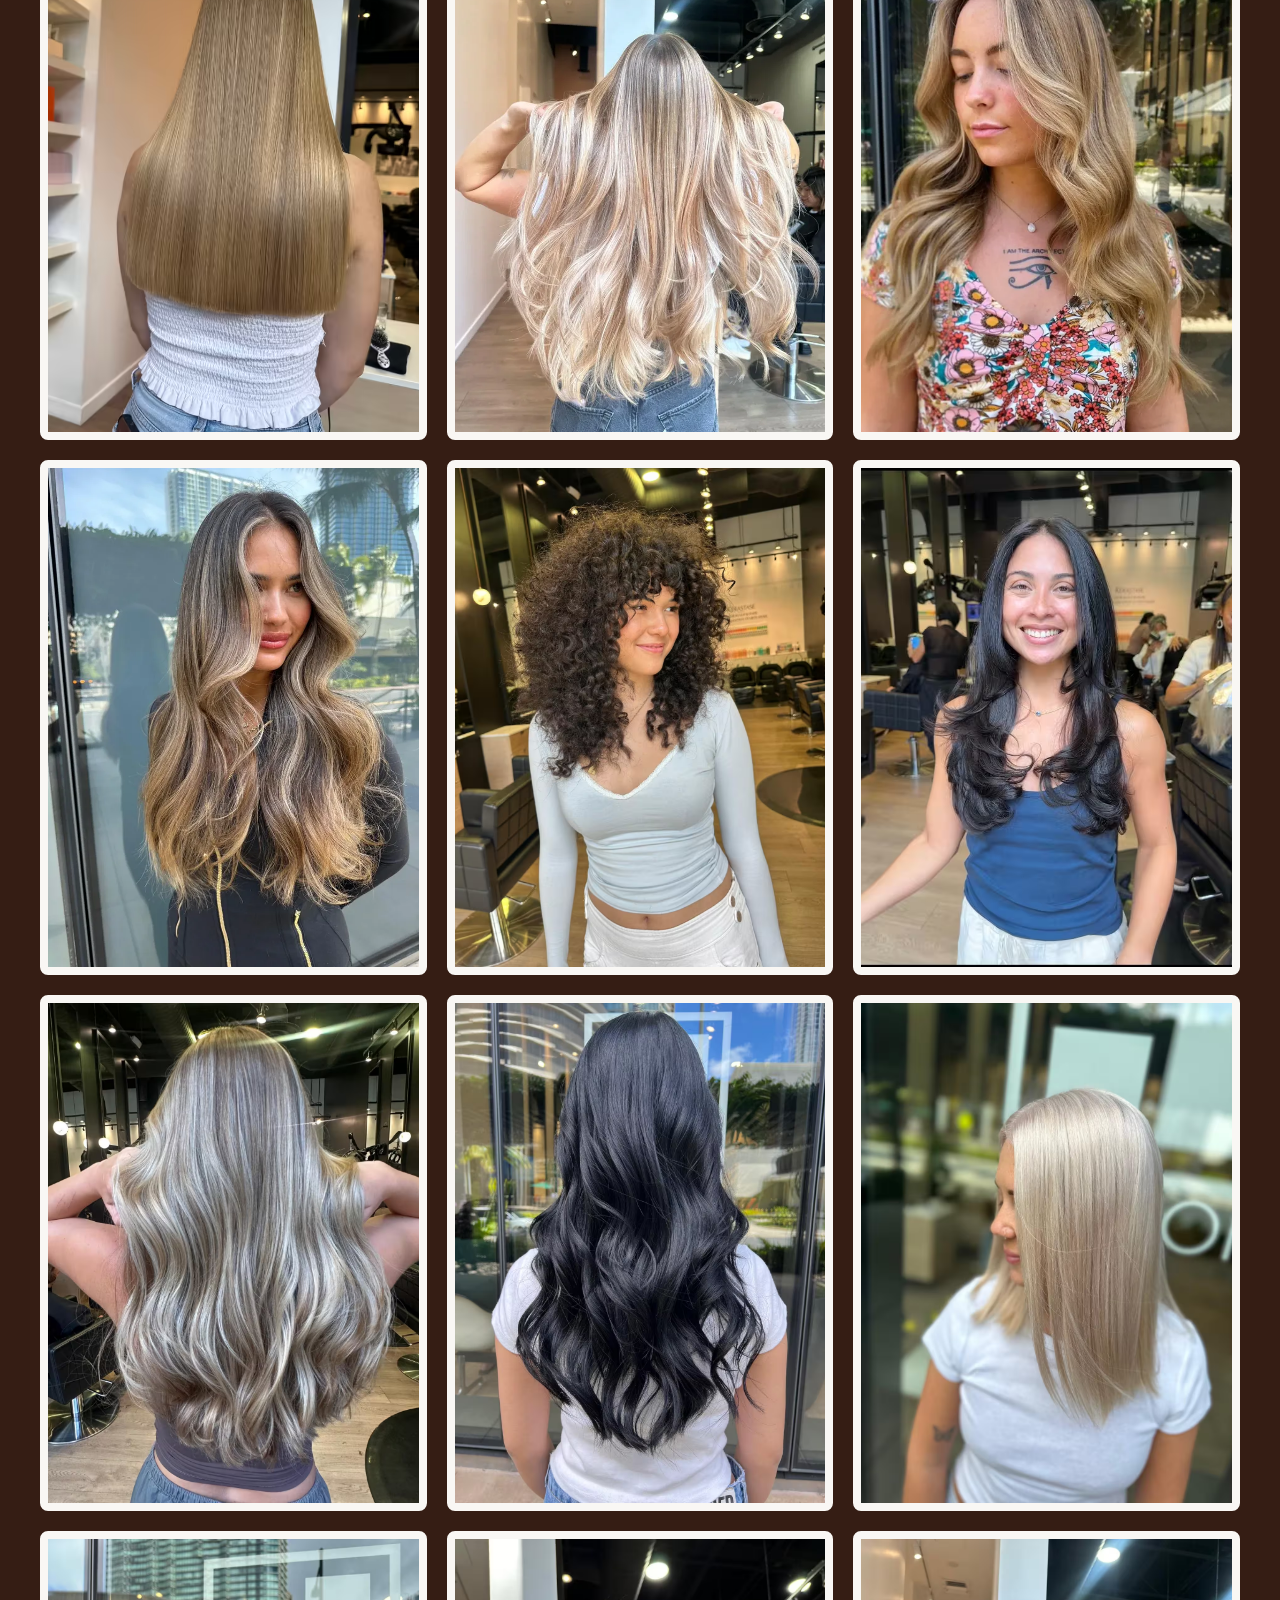
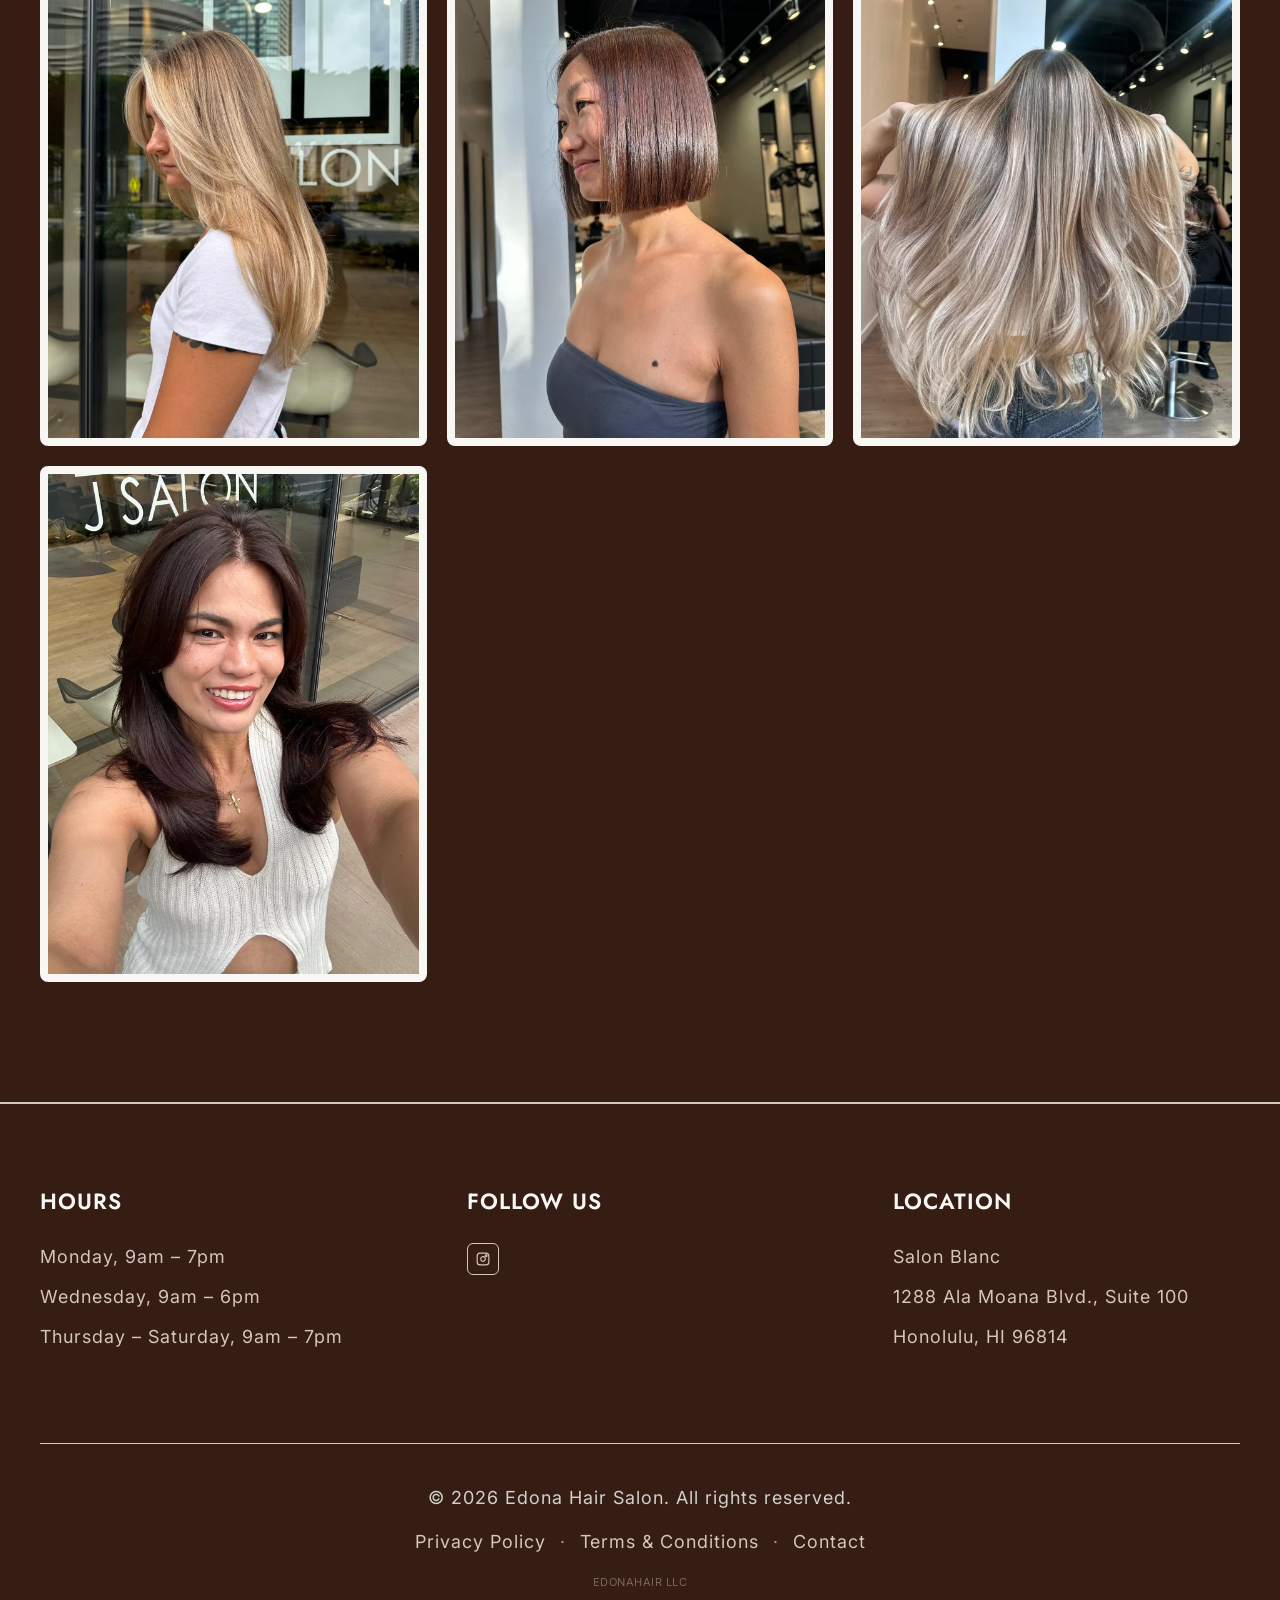
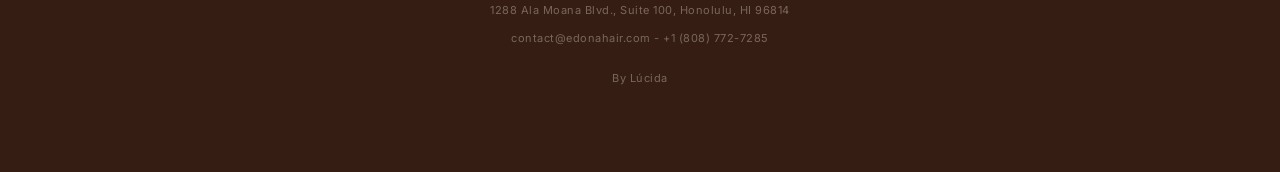
==== commit 3a554cec: "A2P compliance: footer contact info, privacy policy edits, isolated chat widget on contact page Remo" ====
--- a/index.html
+++ b/index.html
@@ -307,12 +307,6 @@
       }
     </script>
     <!-- End Google Tag Manager -->
-    <script
-      src="https://widgets.leadconnectorhq.com/loader.js"
-      data-resources-url="https://widgets.leadconnectorhq.com/chat-widget/loader.js"
-      data-widget-id="6ac5a41cf71147f2c249a0ff"
-      data-source="WEB_USER"
-    ></script>
   </head>
 
   <body>
@@ -653,6 +647,14 @@
           <a href="privacy-policy.html">Privacy Policy</a>
           <span class="footer-legal-sep" aria-hidden="true">&middot;</span>
           <a href="terms-and-conditions.html">Terms &amp; Conditions</a>
+          <span class="footer-legal-sep" aria-hidden="true">&middot;</span>
+          <a href="contact.html">Contact</a>
+        </p>
+        <p class="footer-credit">
+          EDONAHAIR LLC<br />
+          1288 Ala Moana Blvd., Suite 100, Honolulu, HI 96814<br />
+          <a href="mailto:contact@edonahair.com">contact@edonahair.com</a> -
+          <a href="tel:+18087727285">+1 (808) 772-7285</a>
         </p>
         <p class="footer-credit">
           By
@@ -662,8 +664,6 @@
             rel="noopener noreferrer"
             >Lúcida</a
           >
-          - <a href="mailto:admin@wearelucida.co">admin@wearelucida.co</a> -
-          <a href="tel:+19726321095">+1 972-632-1095</a>
         </p>
       </div>
     </footer>
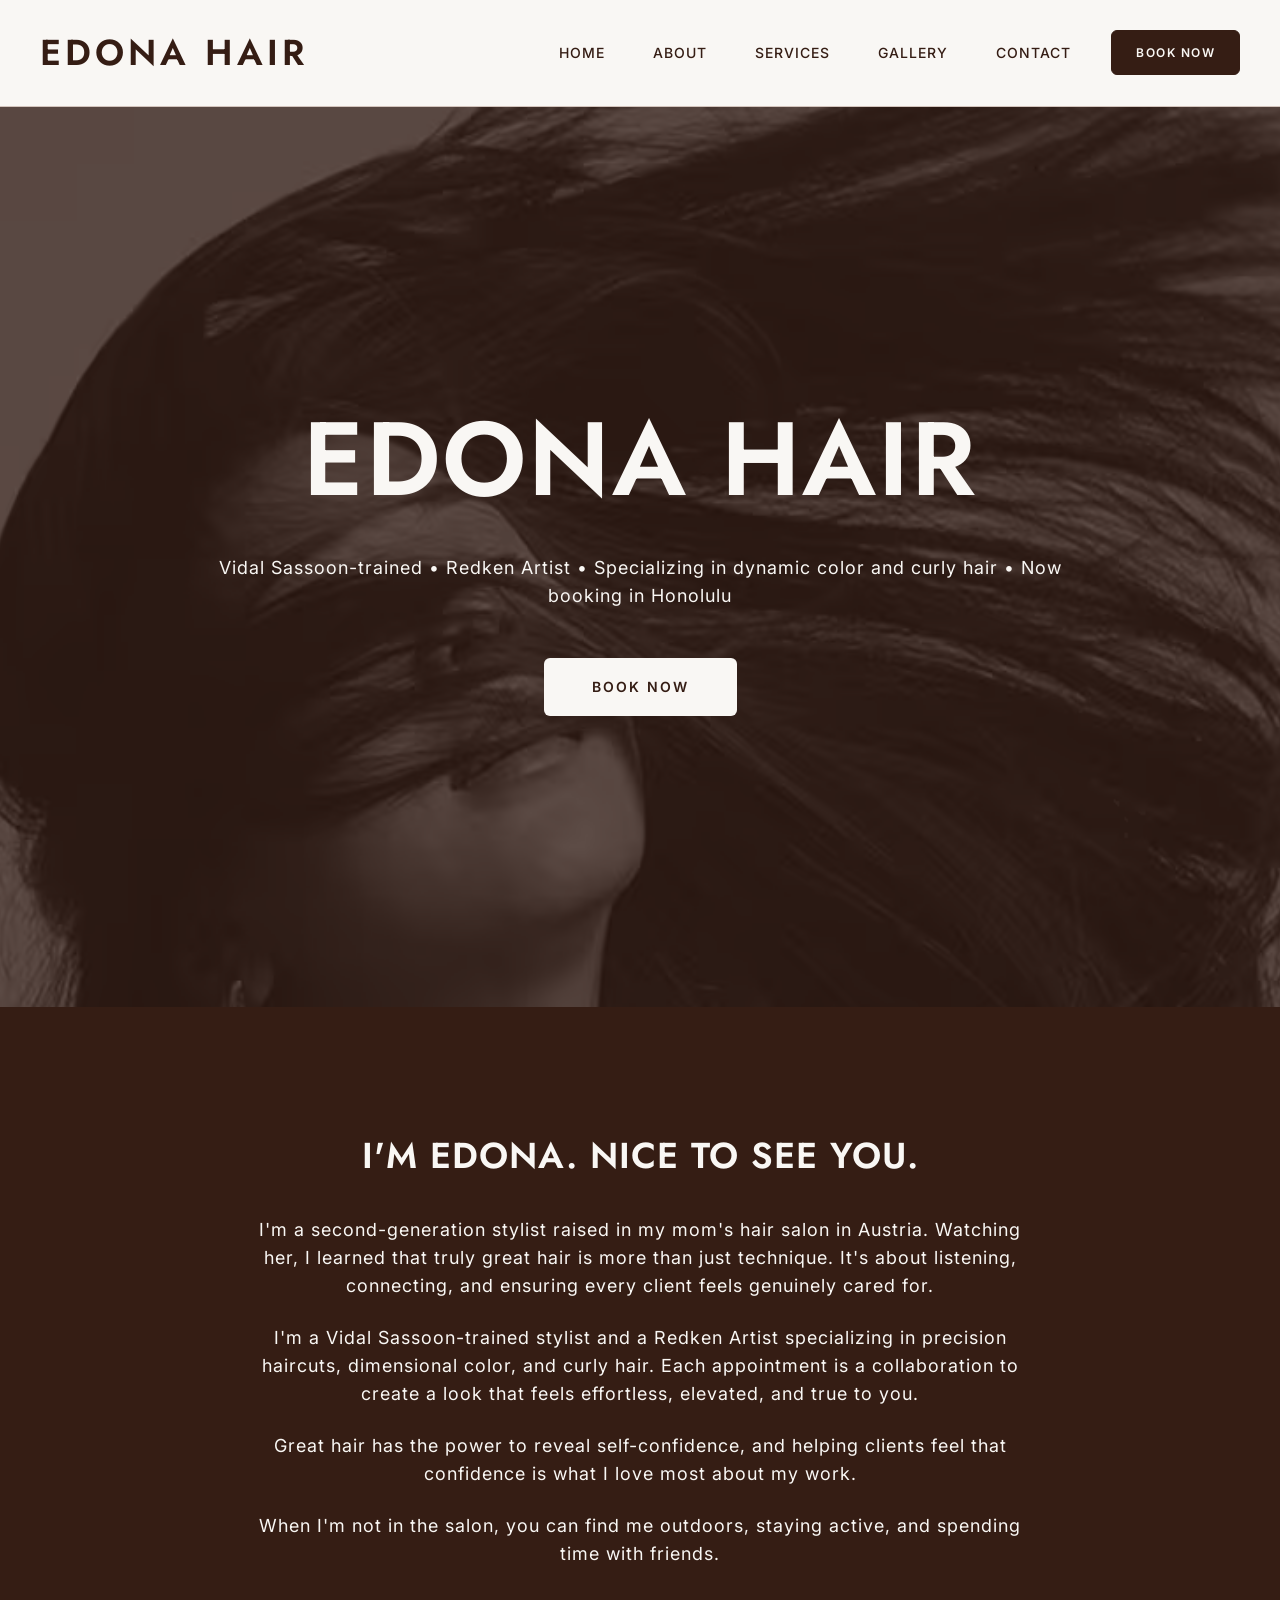
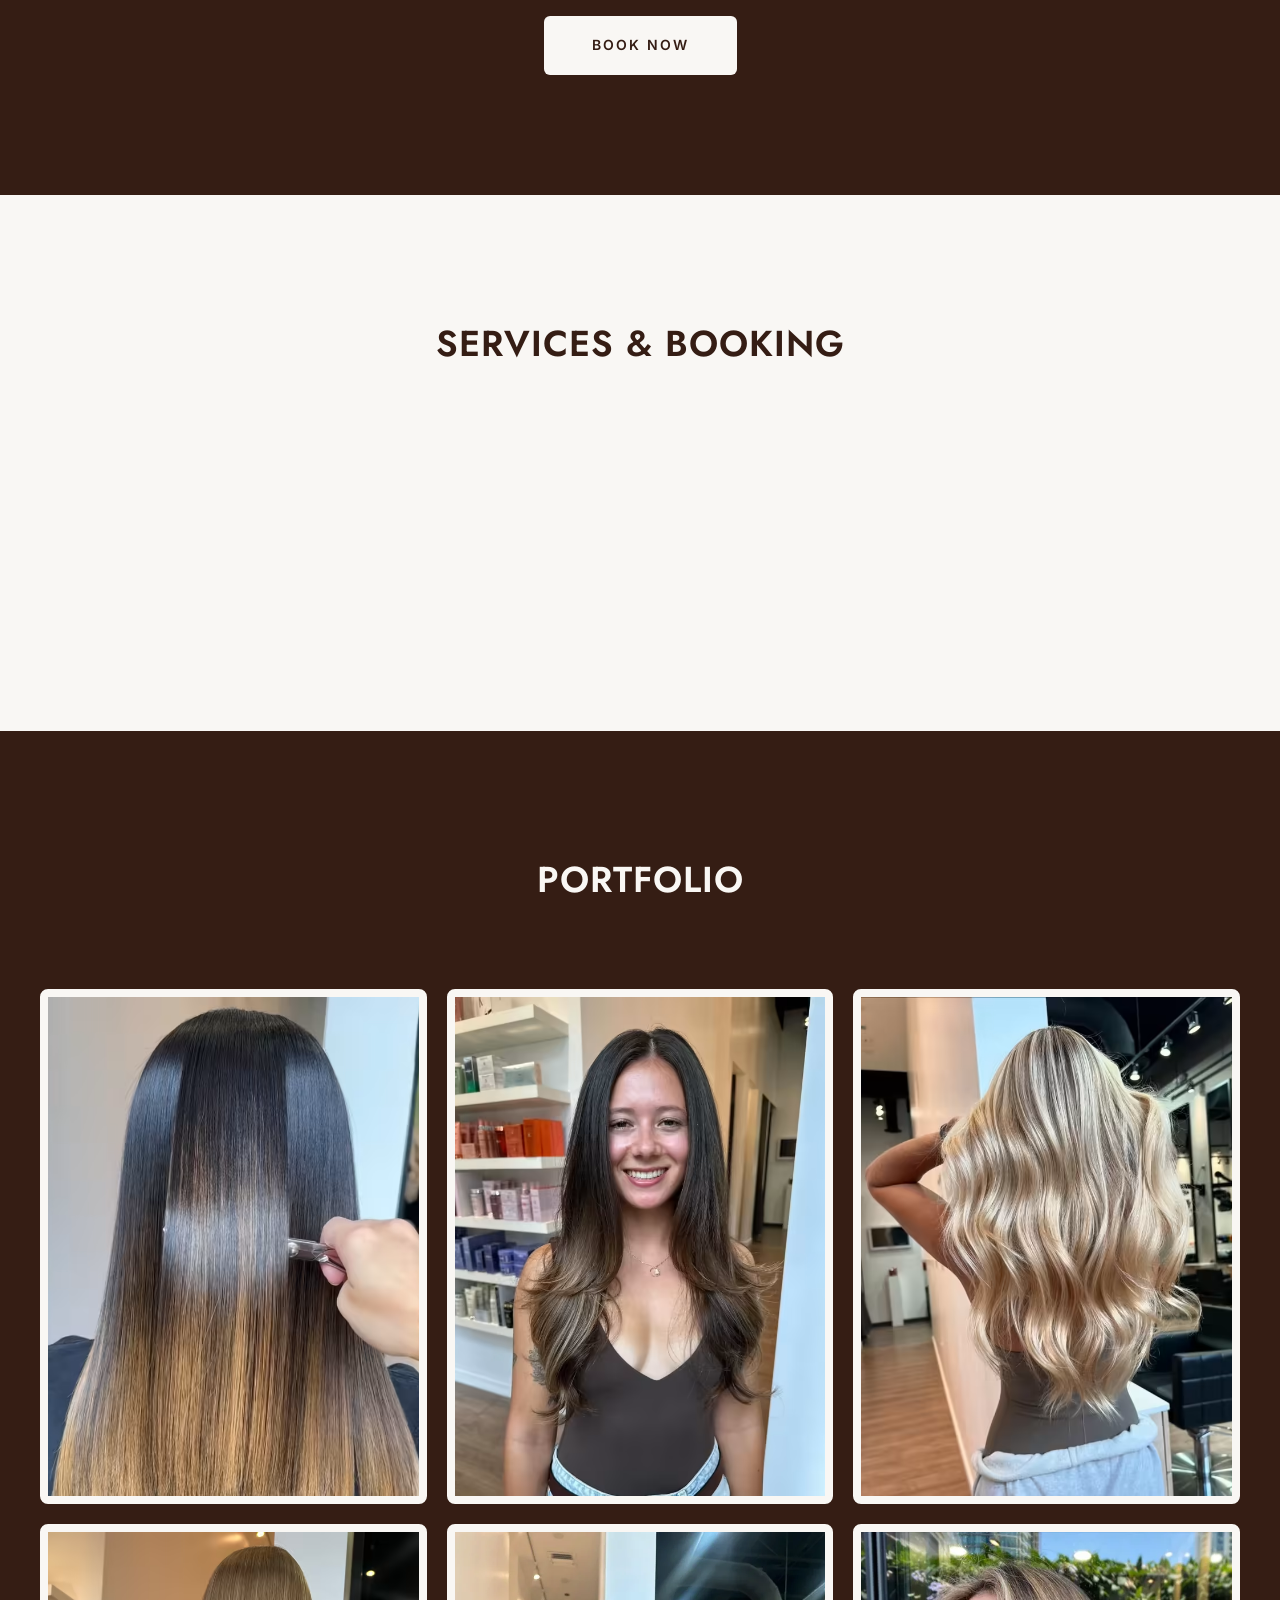
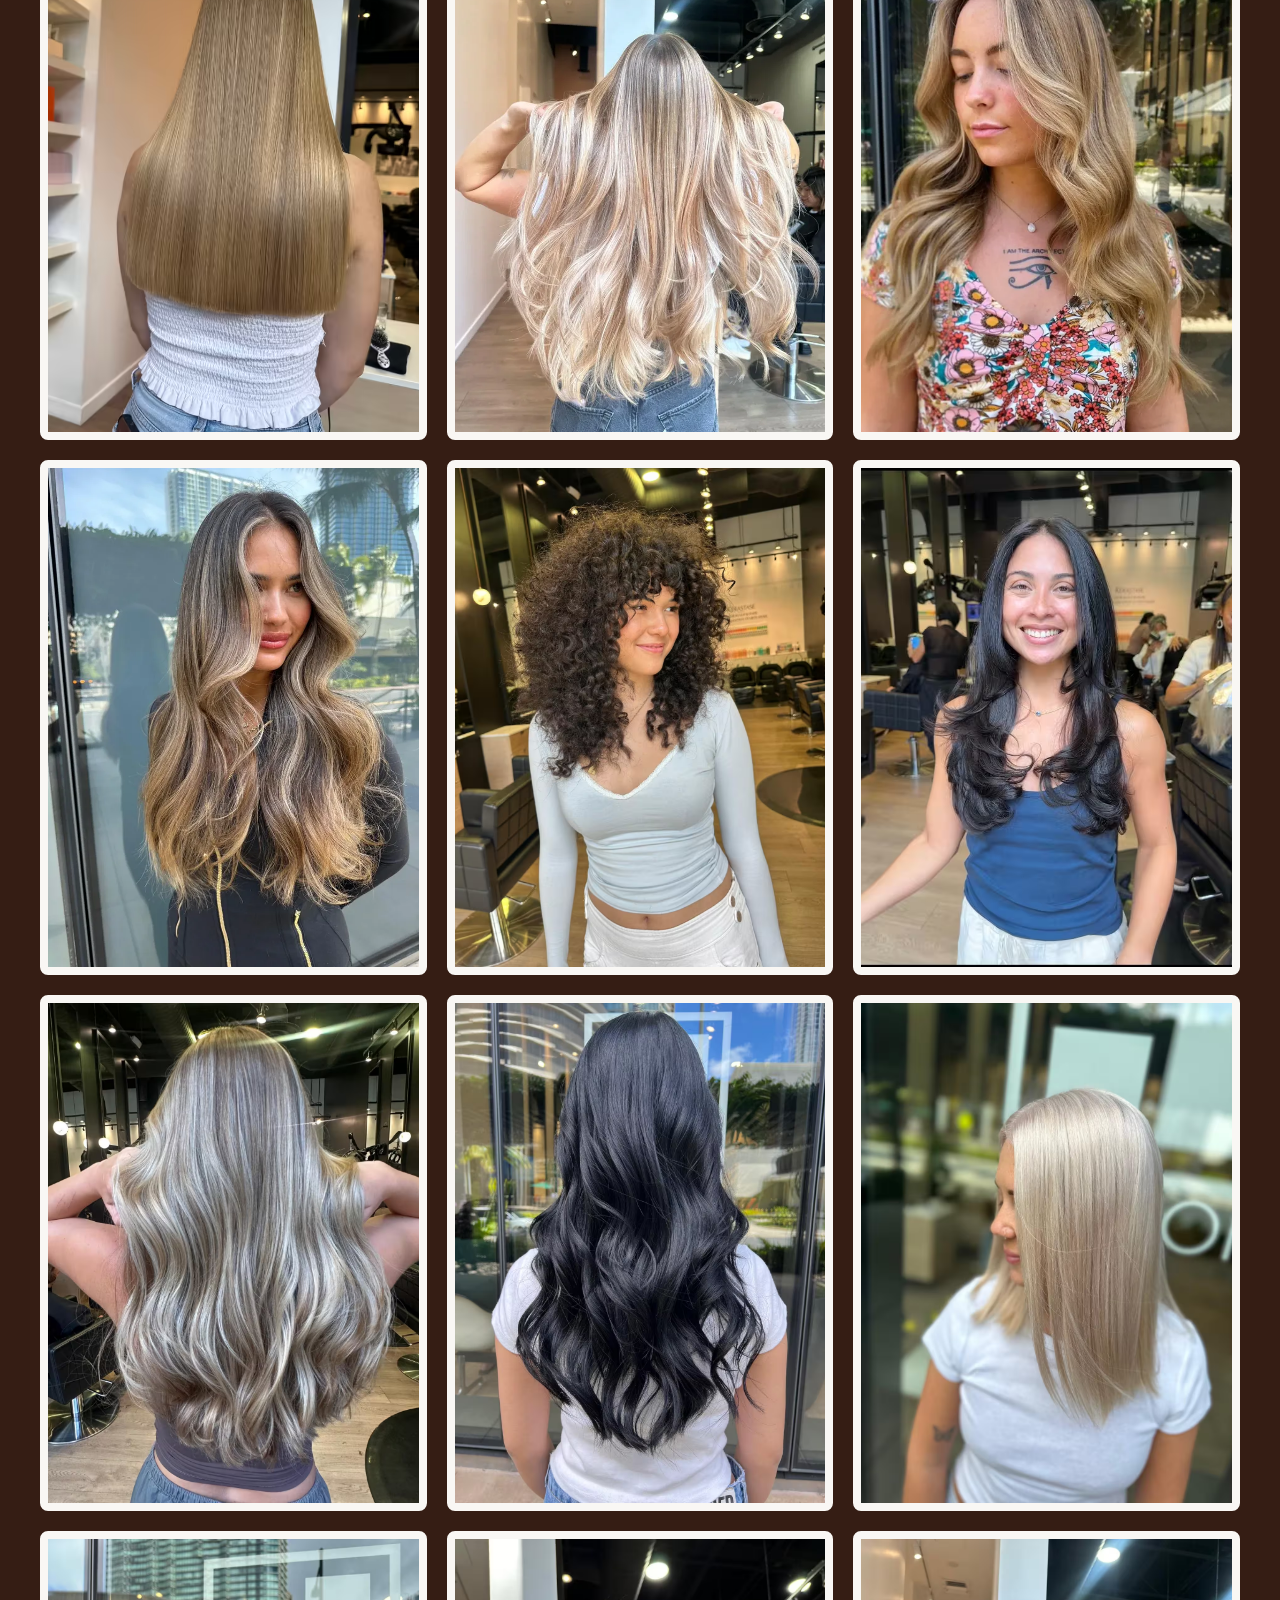
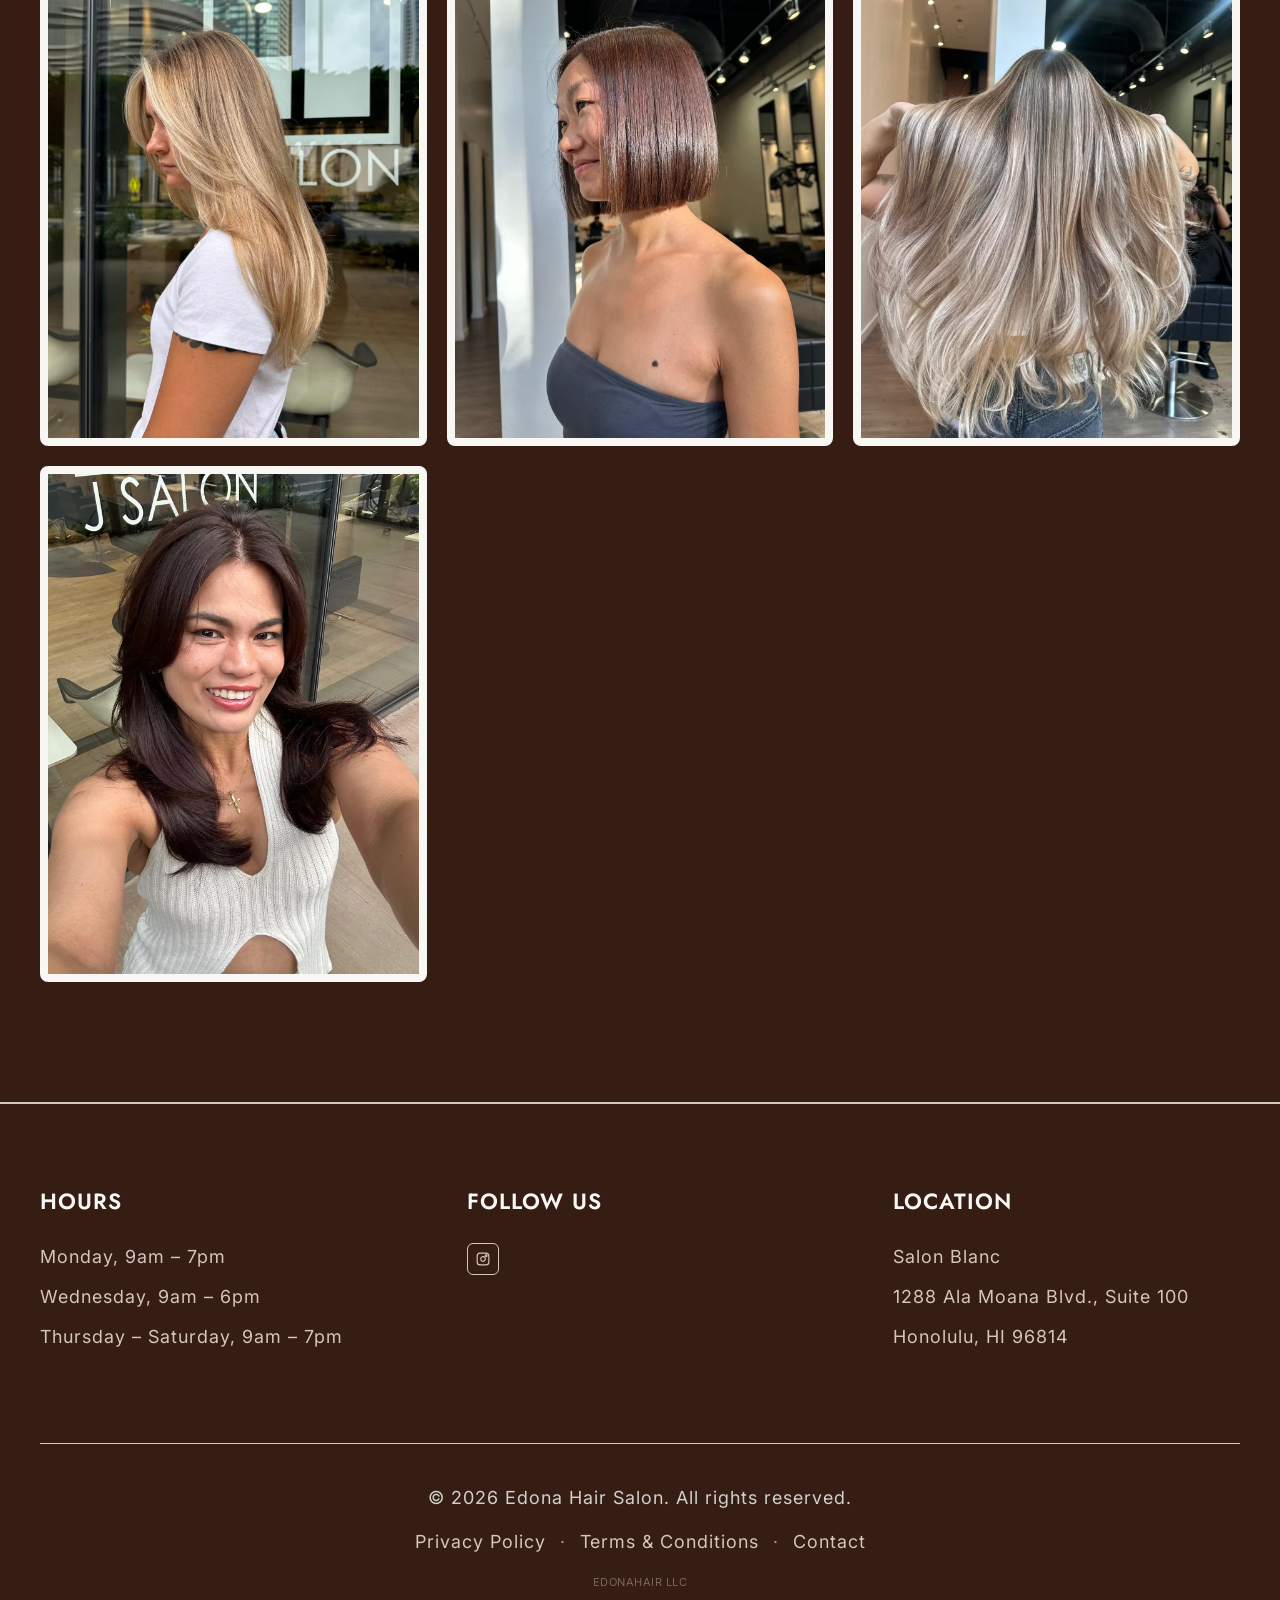
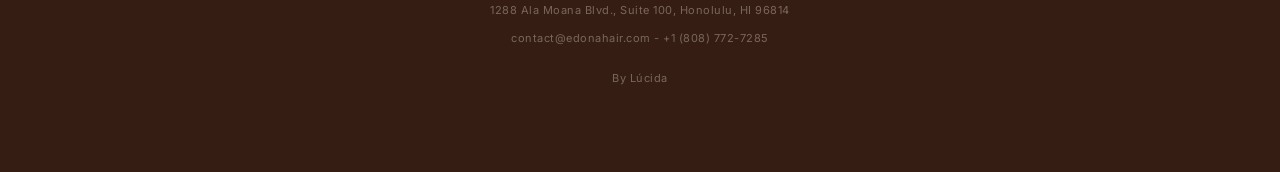
==== commit 83f43af6: "Contact page: replace chat widget with embedded opt-in form, add Contact to nav Co-Authored-By: Clau" ====
--- a/index.html
+++ b/index.html
@@ -346,6 +346,7 @@
               <li><a href="#about">About</a></li>
               <li><a href="#services">Services</a></li>
               <li><a href="#gallery">Gallery</a></li>
+              <li><a href="contact.html">Contact</a></li>
               <li class="nav-cta-item">
                 <a href="#services" class="btn-nav-cta btn-nav-cta-mobile"
                   >Book Now</a
--- a/styles/main.css
+++ b/styles/main.css
@@ -644,6 +644,40 @@
   color: #a89888;
 }
 
+/* Contact page: form embed + details */
+.legal-content-inner.contact-inner {
+  max-width: 1100px;
+}
+
+.contact-layout {
+  display: grid;
+  grid-template-columns: minmax(0, 3fr) minmax(0, 2fr);
+  gap: 64px;
+  align-items: start;
+}
+
+.contact-form h2,
+.contact-details h2 {
+  margin-top: 0;
+}
+
+.contact-form-embed {
+  min-height: 480px;
+}
+
+.contact-form-embed iframe {
+  display: block;
+  width: 100%;
+  border: 0;
+}
+
+@media (max-width: 900px) {
+  .contact-layout {
+    grid-template-columns: 1fr;
+    gap: 40px;
+  }
+}
+
 .legal-callout {
   background-color: rgba(212, 197, 189, 0.25);
   border-left: 4px solid #351d14;
